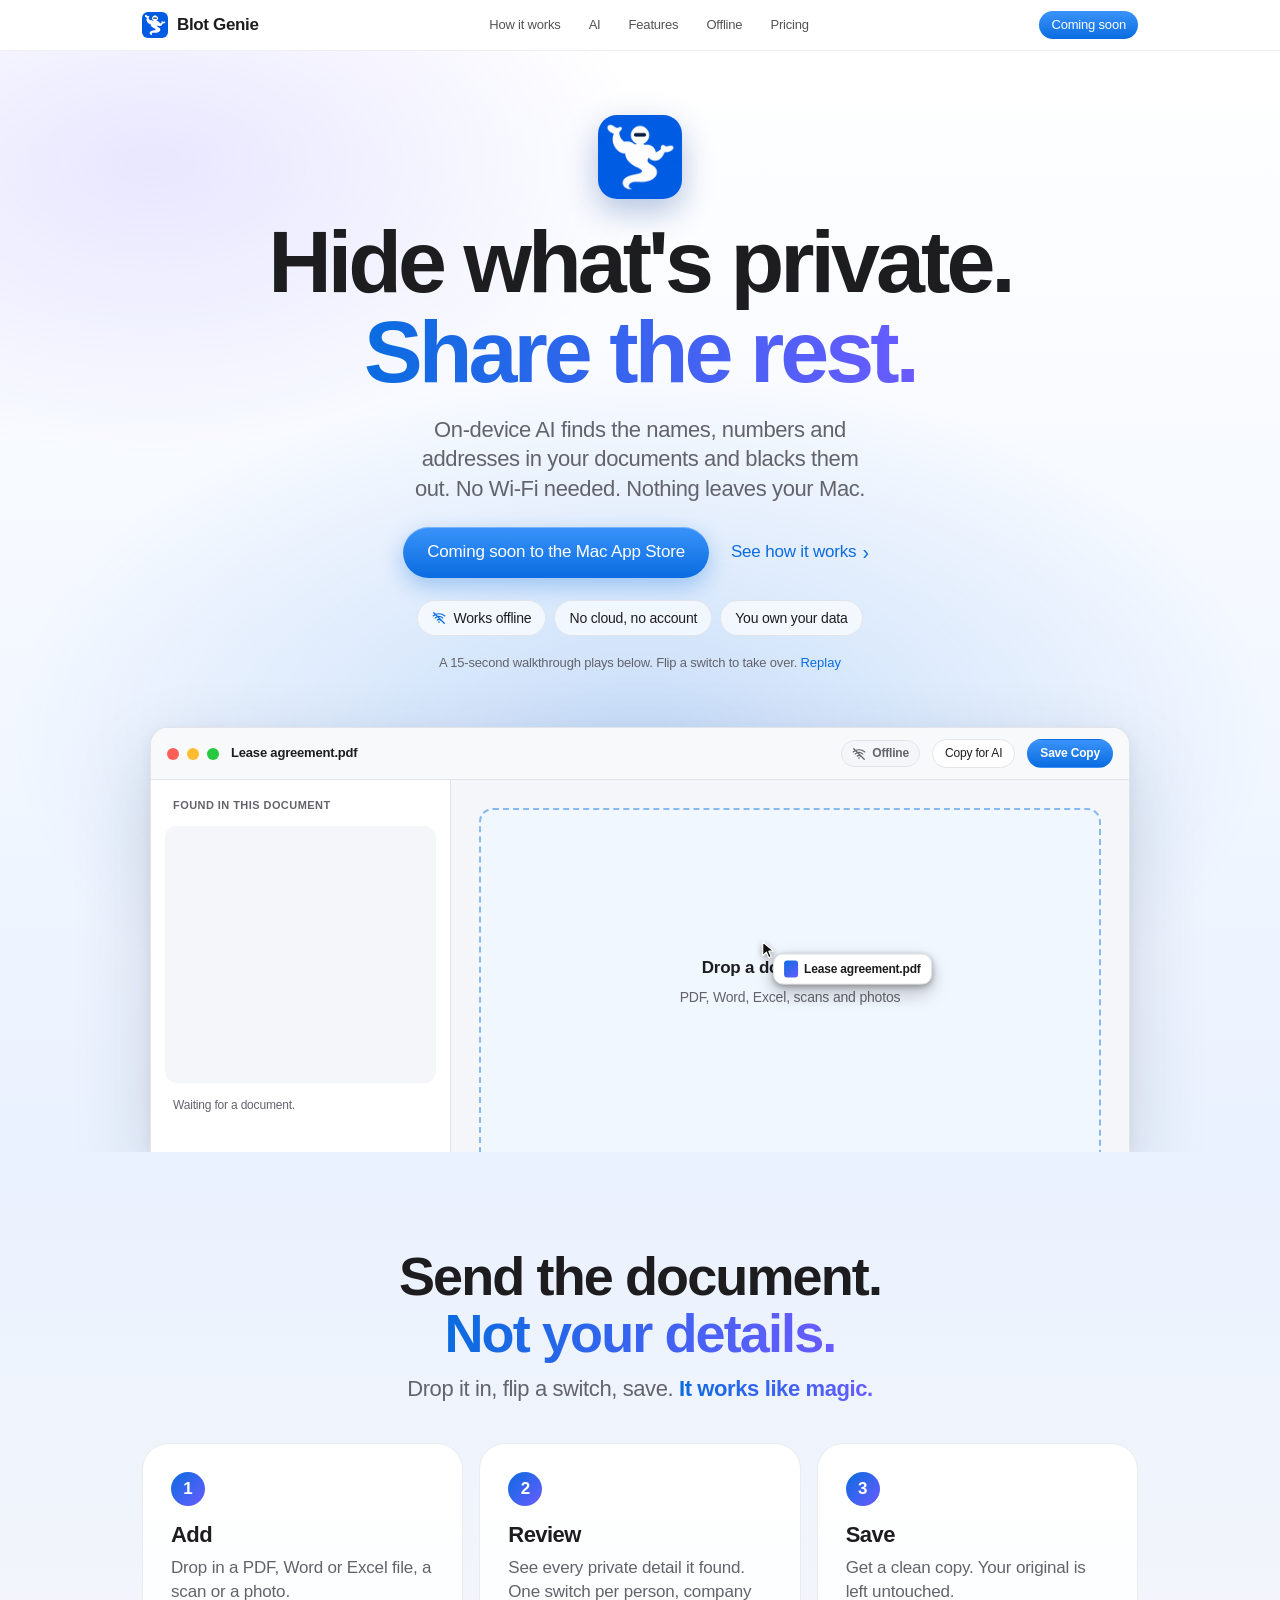
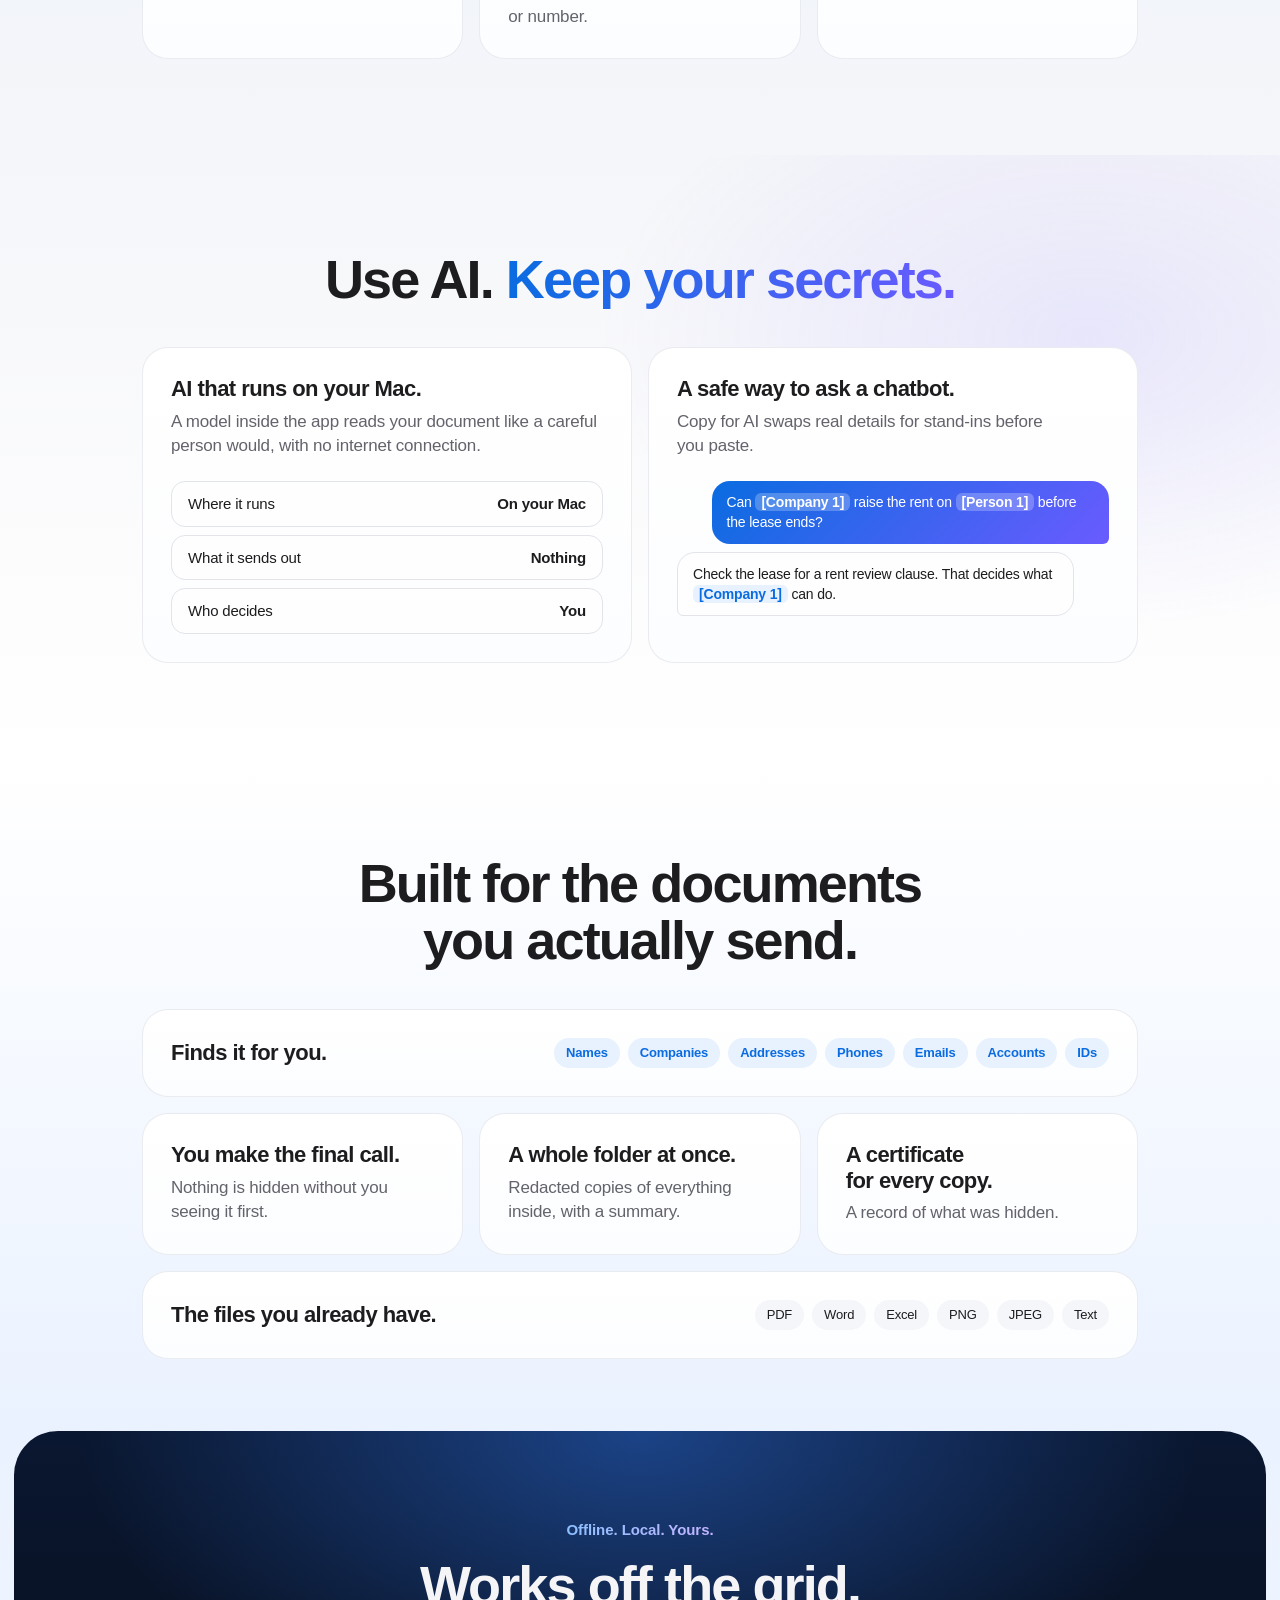
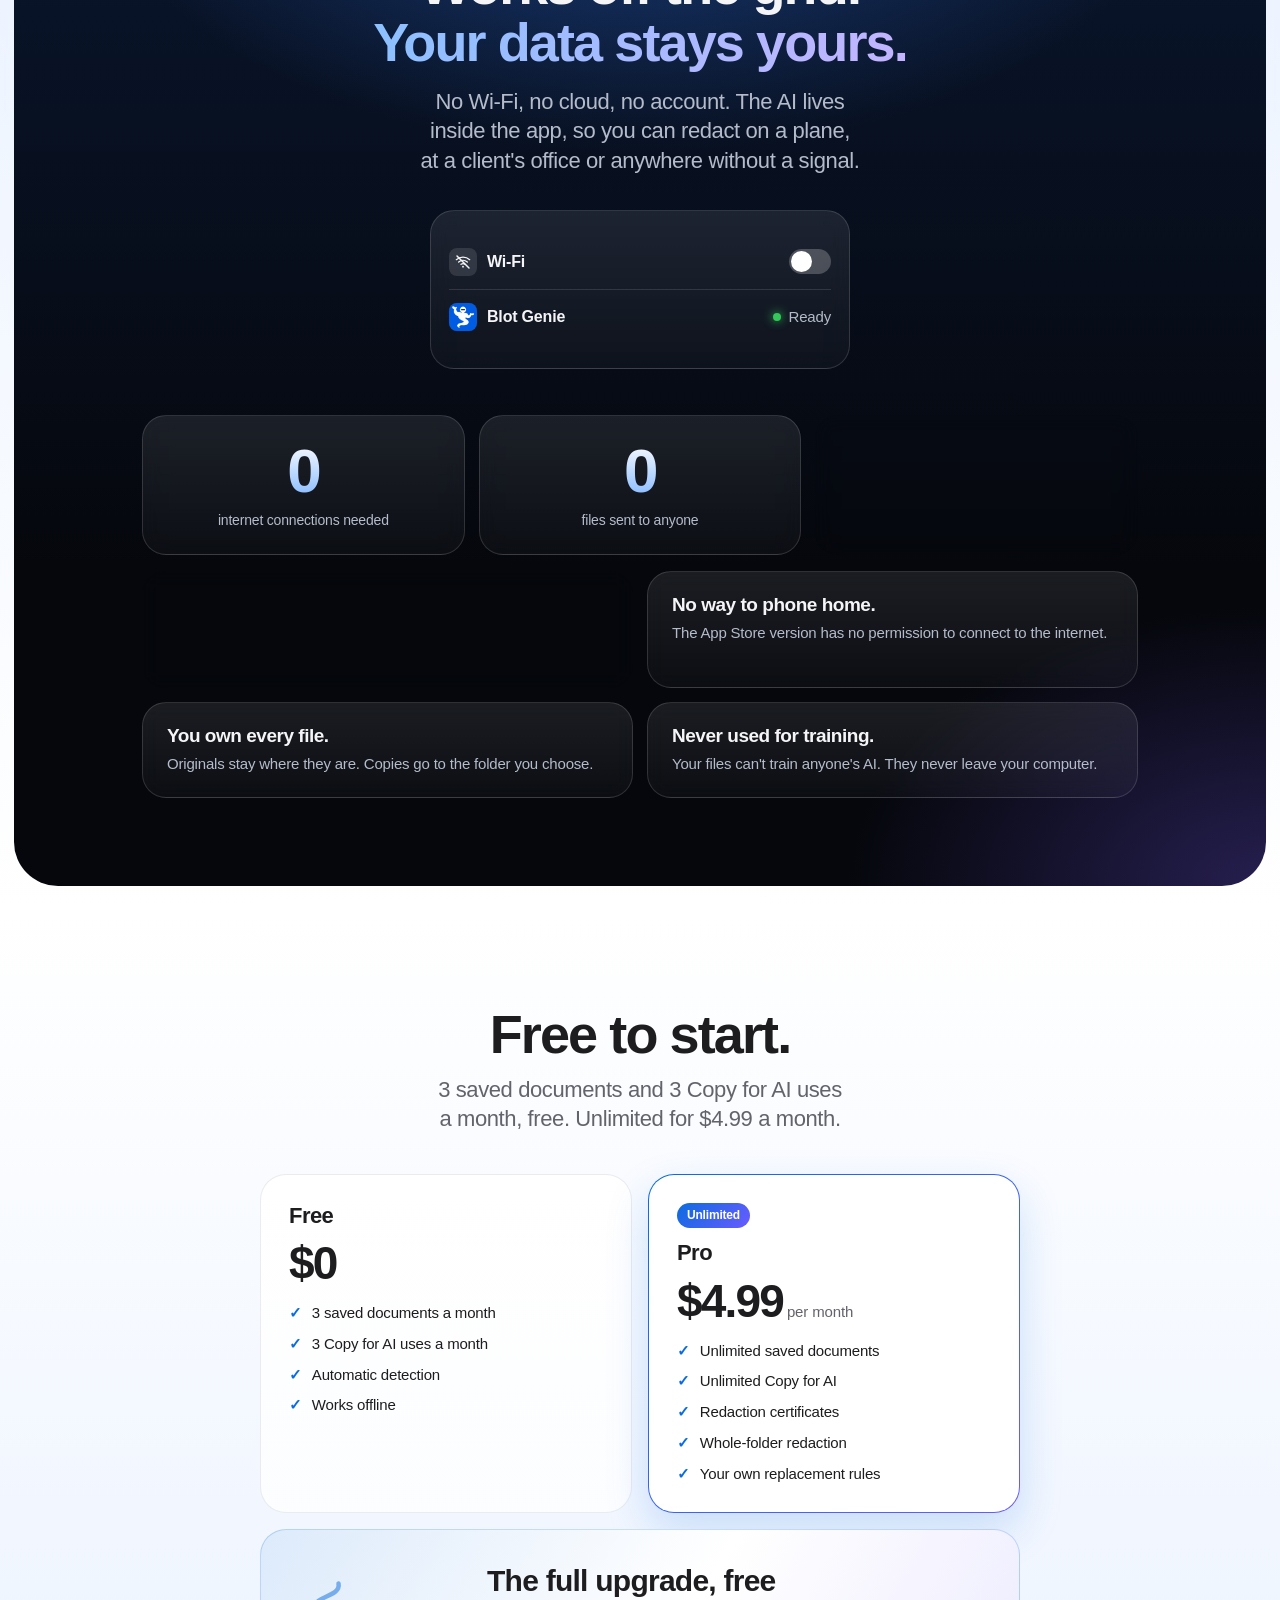
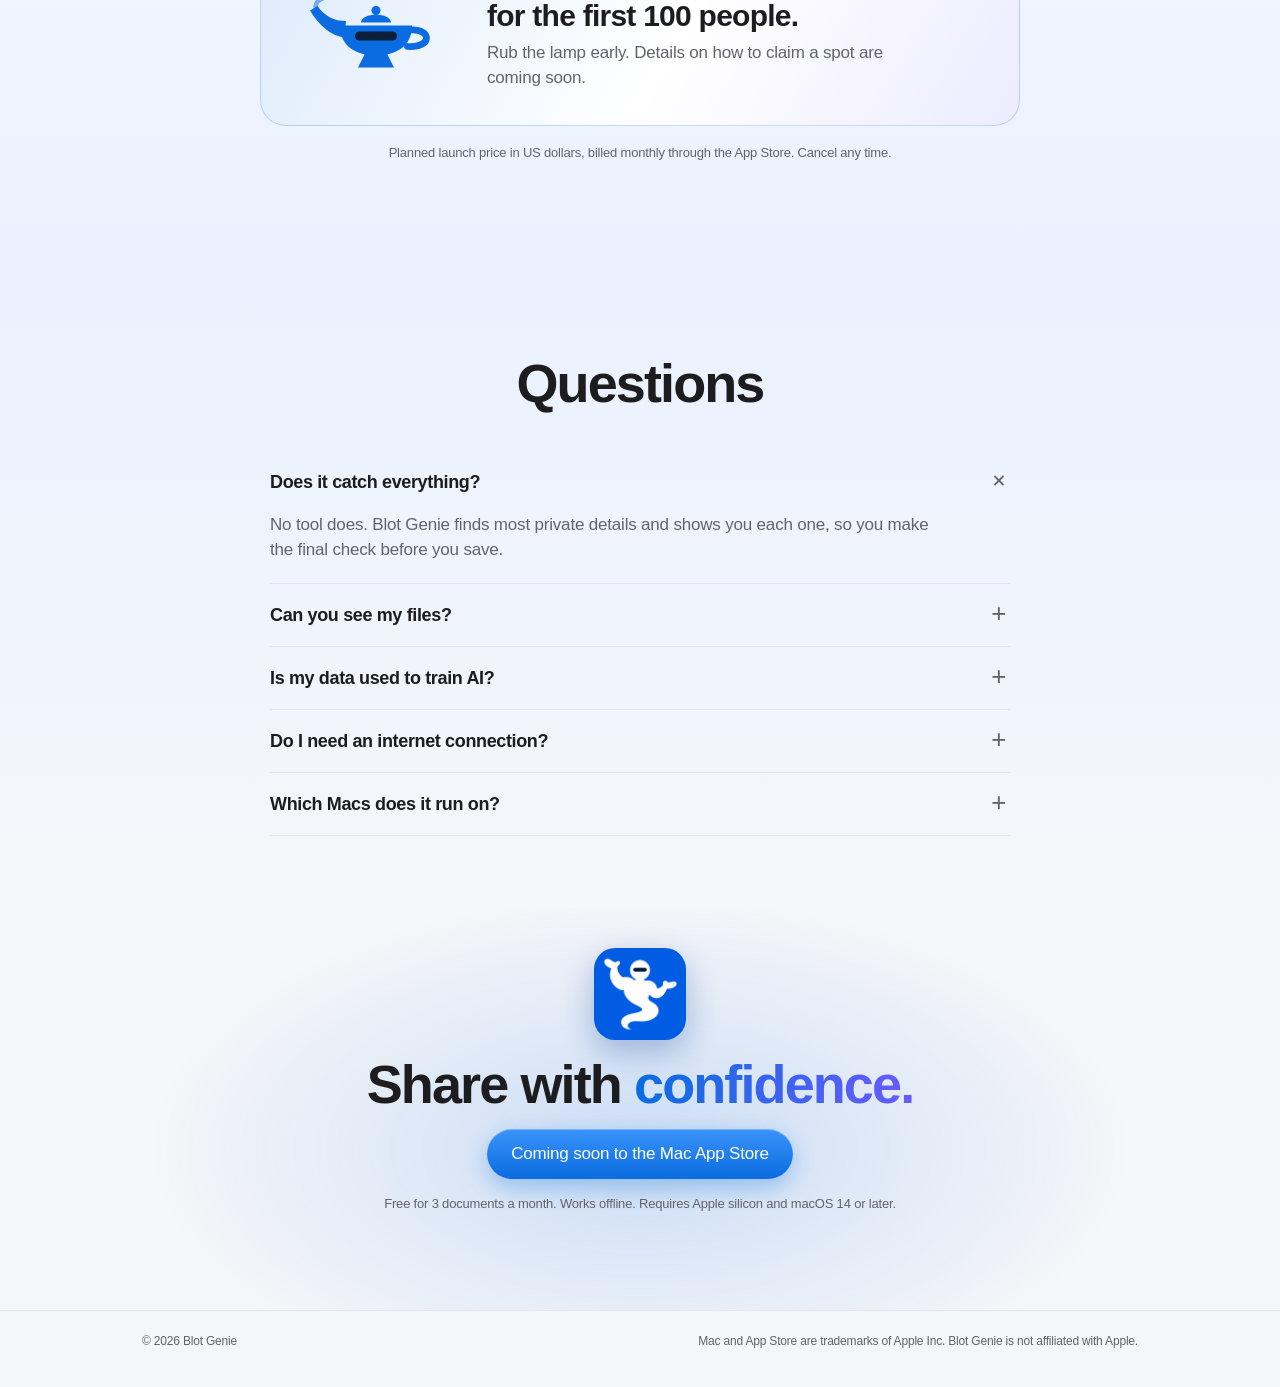
==== index.html @ 1983ae57 "Add files via upload" ====
<!DOCTYPE html>
<html lang="en">
<head>
<meta charset="utf-8">
<meta name="viewport" content="width=device-width, initial-scale=1">
<title>Blot Genie website</title>
<meta name="description" content="Blot Genie hides names, numbers and addresses in your documents. It runs on your Mac and works offline.">
<style>
/* Layout: one continuous page. Each section's background gradient starts on the colour the previous one ends on, so there are no hard seams. */
:root{
  --bg:#FFFFFF; --wash:#EAF2FF; --alt:#F5F6F9; --surface:#FFFFFF; --ink:#1D1D1F; --muted:#63636B; --line:#E2E4EA;
  --accent:#0A6CE0; --accent2:#6A5BFF; --accent-ink:#FFFFFF; --tint:#E8F1FE; --glow:rgba(10,108,224,.18);
  --glass:rgba(255,255,255,.66); --shadow:0 30px 80px rgba(16,28,56,.16),0 4px 14px rgba(16,28,56,.06);
  --font:-apple-system,BlinkMacSystemFont,"SF Pro Text","Helvetica Neue","Segoe UI",Roboto,Arial,sans-serif;
  --display:-apple-system,BlinkMacSystemFont,"SF Pro Display","Helvetica Neue","Segoe UI",Roboto,Arial,sans-serif;
  color-scheme:light;
}
@media (prefers-color-scheme:dark){
  :root:not([data-theme="light"]){
    --bg:#000000; --wash:#081428; --alt:#0B0C10; --surface:#16181D; --ink:#F5F5F7; --muted:#A3A6AE; --line:#2A2C33;
    --accent:#4A9BFF; --accent2:#A08CFF; --accent-ink:#04142B; --tint:#12233D; --glow:rgba(74,155,255,.24);
    --glass:rgba(30,33,40,.6); --shadow:0 30px 80px rgba(0,0,0,.6),0 0 0 1px rgba(255,255,255,.06);
    color-scheme:dark;
  }
}
:root[data-theme="dark"]{
  --bg:#000000; --wash:#081428; --alt:#0B0C10; --surface:#16181D; --ink:#F5F5F7; --muted:#A3A6AE; --line:#2A2C33;
  --accent:#4A9BFF; --accent2:#A08CFF; --accent-ink:#04142B; --tint:#12233D; --glow:rgba(74,155,255,.24);
  --glass:rgba(30,33,40,.6); --shadow:0 30px 80px rgba(0,0,0,.6),0 0 0 1px rgba(255,255,255,.06);
  color-scheme:dark;
}
*{box-sizing:border-box}
html{scroll-behavior:smooth;scroll-padding-top:60px}
body{margin:0;background:var(--bg);color:var(--ink);font-family:var(--font);font-size:17px;line-height:1.45;letter-spacing:-0.011em;-webkit-font-smoothing:antialiased;text-rendering:optimizeLegibility}
a{color:var(--accent);text-decoration:none}
a:hover{text-decoration:underline}
:focus-visible{outline:3px solid var(--accent);outline-offset:3px;border-radius:8px}
.wrap{max-width:1040px;margin:0 auto;padding:0 22px}
h1,h2,h3{font-family:var(--display);margin:0;text-wrap:balance;font-weight:700}
h1{font-size:clamp(44px,8.2vw,88px);line-height:1.02;letter-spacing:-0.045em}
h2{font-size:clamp(32px,5vw,54px);line-height:1.05;letter-spacing:-0.035em}
h3{font-size:22px;line-height:1.15;letter-spacing:-0.025em}
p{margin:0;text-wrap:pretty}
.muted{color:var(--muted)}
.grad{background:linear-gradient(95deg,var(--accent),var(--accent2));-webkit-background-clip:text;background-clip:text;color:transparent}
.eyebrow{font-size:15px;font-weight:600;letter-spacing:-0.005em}
.lead{font-size:clamp(18px,2.1vw,22px);line-height:1.35;color:var(--muted);letter-spacing:-0.018em;max-width:26em;text-wrap:balance}

.nav{position:sticky;top:0;z-index:10;background:color-mix(in srgb,var(--bg) 70%,transparent);backdrop-filter:saturate(180%) blur(20px);-webkit-backdrop-filter:saturate(180%) blur(20px);border-bottom:1px solid color-mix(in srgb,var(--line) 60%,transparent)}
.nav .wrap{display:flex;align-items:center;gap:8px 24px;min-height:50px;flex-wrap:wrap;padding-top:6px;padding-bottom:6px}
.brand{display:flex;align-items:center;gap:9px;font-weight:600;letter-spacing:-0.02em;color:var(--ink)}
.brand:hover{text-decoration:none}
.brand img{width:26px;height:26px;border-radius:6px;display:block}
.nav nav{display:flex;gap:6px 28px;margin:0 auto}
.nav nav a{color:var(--ink);opacity:.76;font-size:13px;white-space:nowrap;transition:opacity .2s}
.nav nav a:hover{opacity:1;text-decoration:none}
.chip{padding:5px 12px;border-radius:999px;background:linear-gradient(180deg,#3A93FA,#0A6CE0);color:#fff;font-size:13px;font-weight:500}
.btn{display:inline-flex;align-items:center;justify-content:center;padding:13px 24px;border-radius:999px;font:inherit;font-weight:500}
.btn.primary{background:linear-gradient(180deg,#3A93FA,#0A6CE0);color:#fff;box-shadow:0 8px 22px rgba(10,108,224,.32),inset 0 1px 0 rgba(255,255,255,.3)}
.btn.link{color:var(--accent);padding-left:8px;padding-right:8px}
.btn.link::after{content:"›";font-size:1.15em;margin-left:6px;transform:translateY(-1px)}
.fine{font-size:13px;color:var(--muted)}

section,.hero{position:relative}
section{padding:96px 0}
.head{display:flex;flex-direction:column;gap:12px;align-items:center;text-align:center;margin-bottom:40px}

/* hero: white fading into the blue wash */
.hero{overflow:hidden;padding:64px 0 0;text-align:center;background:
  radial-gradient(900px 520px at 50% 62%,var(--glow),transparent 70%),
  radial-gradient(700px 420px at 12% 10%,color-mix(in srgb,var(--accent2) 14%,transparent),transparent 70%),
  linear-gradient(180deg,var(--bg) 0%,var(--wash) 100%)}
.hero .wrap{display:flex;flex-direction:column;align-items:center;gap:18px}
.hero .icon{width:84px;height:84px;border-radius:19px;box-shadow:0 12px 32px rgba(10,60,150,.3);display:block}
.cta{display:flex;gap:6px 14px;flex-wrap:wrap;align-items:center;justify-content:center;margin-top:4px}
.window{width:100%;max-width:980px;margin:36px auto 0;border-radius:18px 18px 0 0;background:var(--surface);box-shadow:var(--shadow);border:1px solid var(--line);border-bottom:0;text-align:left;overflow:hidden}
.titlebar{display:flex;align-items:center;gap:12px;padding:11px 16px;border-bottom:1px solid var(--line);background:color-mix(in srgb,var(--alt) 70%,var(--surface))}
.lights{display:flex;gap:8px}
.lights i{width:12px;height:12px;border-radius:50%;display:block}
.lights i:nth-child(1){background:#FF5F57}.lights i:nth-child(2){background:#FEBC2E}.lights i:nth-child(3){background:#28C840}
.titlebar b{font-size:13px;font-weight:600;margin-right:auto}
.tool{font-size:12px;padding:5px 12px;border-radius:999px;border:1px solid var(--line);background:var(--surface)}
.tool.go{background:linear-gradient(180deg,#3A93FA,#0A6CE0);color:#fff;border-color:transparent;font-weight:600}
.app{display:grid;grid-template-columns:300px minmax(0,1fr)}
.side{padding:18px 14px;border-right:1px solid var(--line);display:flex;flex-direction:column;gap:6px;min-width:0}
.side .cap{font-size:11px;font-weight:600;letter-spacing:.04em;text-transform:uppercase;color:var(--muted);padding:0 8px 6px}
.group{background:var(--alt);border-radius:12px;overflow:hidden}
.row{display:flex;align-items:center;gap:10px;padding:10px 12px;cursor:pointer}
.row+.row{border-top:1px solid var(--line)}
.row div{min-width:0;flex:1}
.row b{display:block;font-size:13px;font-weight:600;overflow-wrap:anywhere}
.row span{font-size:12px;color:var(--muted)}
.sw{appearance:none;-webkit-appearance:none;flex:none;width:40px;height:24px;border-radius:999px;background:color-mix(in srgb,var(--muted) 35%,transparent);position:relative;cursor:pointer;margin:0;transition:background .25s ease}
.sw::after{content:"";position:absolute;top:2px;left:2px;width:20px;height:20px;border-radius:50%;background:#fff;box-shadow:0 2px 4px rgba(0,0,0,.25);transition:transform .25s cubic-bezier(.3,1.3,.5,1)}
.sw:checked{background:#34C759}
.sw:checked::after{transform:translateX(16px)}
.count{margin-top:8px;padding:0 8px;font-size:12px;color:var(--muted)}
.canvas{background:var(--alt);padding:28px 28px 0;position:relative;min-width:0}
.paper{background:#fff;color:#1D1D1F;border-radius:6px 6px 0 0;box-shadow:0 2px 14px rgba(0,0,0,.10);padding:34px 38px 46px;font-size:13.5px;line-height:1.85;max-width:560px;margin:0 auto}
.paper strong{display:block;font-size:12px;letter-spacing:.08em;margin-bottom:12px;text-align:center}
.paper p+p{margin-top:10px}
.s{border-radius:3px;padding:1px 3px;margin:0 -1px;background:#FFF1B8;transition:background .35s ease,color .35s ease}
.s.on{background:#0B0B0C;color:transparent;user-select:none}
.capsule{position:absolute;left:50%;bottom:16px;transform:translateX(-50%);white-space:nowrap;font-size:12px;font-weight:500;padding:7px 14px;border-radius:999px;color:#1D1D1F;background:rgba(255,255,255,.72);backdrop-filter:blur(16px) saturate(180%);-webkit-backdrop-filter:blur(16px) saturate(180%);border:1px solid rgba(255,255,255,.9);box-shadow:0 6px 20px rgba(0,0,0,.14)}
.capsule::before{content:"";display:inline-block;width:7px;height:7px;border-radius:50%;background:#34C759;margin-right:8px;vertical-align:1px}

/* animated walkthrough inside the hero window */
.window{position:relative}
.cursor{position:absolute;left:0;top:0;width:24px;height:24px;z-index:6;pointer-events:none;opacity:0;transition:transform .95s cubic-bezier(.45,.05,.2,1),opacity .35s ease;filter:drop-shadow(0 2px 3px rgba(0,0,0,.35))}
.cursor svg{display:block;transition:scale .15s ease}
.cursor.tap svg{scale:.8}
.cursor .file{position:absolute;left:16px;top:16px;display:none;align-items:center;gap:6px;padding:6px 10px;border-radius:10px;background:var(--surface);border:1px solid var(--line);box-shadow:0 8px 20px rgba(0,0,0,.18);font-size:12px;font-weight:600;white-space:nowrap;color:var(--ink)}
.cursor.drag .file{display:flex}
.cursor .file i{width:14px;height:17px;border-radius:3px;background:linear-gradient(135deg,var(--accent),var(--accent2));display:block}
.drop{position:absolute;inset:28px 28px 0;border:2px dashed color-mix(in srgb,var(--accent) 45%,transparent);border-bottom:0;border-radius:14px 14px 0 0;display:flex;flex-direction:column;gap:6px;align-items:center;justify-content:center;text-align:center;background:color-mix(in srgb,var(--tint) 60%,var(--surface));color:var(--muted);font-size:14px;opacity:0;pointer-events:none;transition:opacity .45s ease}
.drop b{font-size:17px;color:var(--ink);font-family:var(--display)}
.window[data-stage="drop"] .drop{opacity:1}
.paper{position:relative;transition:opacity .45s ease}
.window[data-stage="drop"] .paper,.window[data-stage="drop"] .capsule{opacity:0}
.capsule{transition:opacity .4s ease,background .3s ease}
.capsule.saved{background:rgba(52,199,89,.92);color:#fff;border-color:transparent}
.capsule.saved::before{background:#fff}
.row{transition:opacity .4s ease,transform .4s ease}
.row.hide{opacity:0;transform:translateY(8px)}
.s.plain{background:transparent}
.window[data-stage="scan"] .paper::after{content:"";position:absolute;left:0;right:0;top:0;height:70px;background:linear-gradient(180deg,transparent,color-mix(in srgb,var(--accent) 26%,transparent),transparent);animation:scan 1.3s ease-in-out}
@keyframes scan{from{transform:translateY(-40px)}to{transform:translateY(300px)}}
.tool.go{transition:scale .15s ease,box-shadow .2s ease}
.tool.go.tap{scale:.94;box-shadow:0 0 0 6px var(--glow)}
.replay{font:inherit;font-size:13px;color:var(--accent);background:none;border:0;padding:0;cursor:pointer}
.replay:hover{text-decoration:underline}

/* offline emphasis */
.pills{display:flex;flex-wrap:wrap;gap:8px;justify-content:center;margin-top:2px}
.pills span{display:inline-flex;align-items:center;gap:7px;font-size:14px;font-weight:500;padding:7px 14px;border-radius:999px;background:var(--glass);border:1px solid var(--line);backdrop-filter:blur(12px);-webkit-backdrop-filter:blur(12px)}
.pills svg{color:var(--accent)}
.offline{display:inline-flex;align-items:center;gap:6px;font-size:12px;font-weight:600;padding:4px 10px;border-radius:999px;color:var(--muted);background:var(--alt);border:1px solid var(--line)}
.offcard{width:100%;max-width:420px;margin:18px auto 4px;padding:6px 18px;border-radius:22px;text-align:left}
.offcard div{display:flex;align-items:center;justify-content:space-between;gap:12px;padding:13px 0;font-size:16px}
.offcard div+div{border-top:1px solid rgba(255,255,255,.12)}
.offcard .k{display:flex;align-items:center;gap:10px;font-weight:600}
.offcard .ic{width:28px;height:28px;border-radius:8px;display:flex;align-items:center;justify-content:center;background:rgba(255,255,255,.12)}
.offcard .ic img{width:28px;height:28px;border-radius:8px;display:block}
.toggle{width:42px;height:25px;border-radius:999px;background:rgba(255,255,255,.22);position:relative;flex:none}
.toggle::after{content:"";position:absolute;top:2px;left:2px;width:21px;height:21px;border-radius:50%;background:#fff}
.ready{display:inline-flex;align-items:center;gap:8px;font-size:15px;color:#B4BCCB}
.ready::before{content:"";width:8px;height:8px;border-radius:50%;background:#34C759;box-shadow:0 0 10px #34C759}

/* how: wash fading to neutral */
#how{background:linear-gradient(180deg,var(--wash) 0%,var(--alt) 100%)}
.steps{display:grid;grid-template-columns:repeat(3,minmax(0,1fr));gap:16px;list-style:none;margin:0;padding:0;counter-reset:n}
.card{background:linear-gradient(180deg,var(--surface),color-mix(in srgb,var(--surface) 86%,var(--wash)));border:1px solid color-mix(in srgb,var(--line) 70%,transparent);border-radius:26px;padding:28px;display:flex;flex-direction:column;gap:8px;min-width:0;transition:transform .35s cubic-bezier(.2,.8,.2,1),box-shadow .35s ease}
.card:hover{transform:translateY(-4px);box-shadow:0 18px 40px rgba(16,28,56,.12)}
.steps li{counter-increment:n}
.steps li::before{content:counter(n);width:34px;height:34px;border-radius:50%;display:flex;align-items:center;justify-content:center;font-weight:700;color:#fff;background:linear-gradient(135deg,var(--accent),var(--accent2));margin-bottom:8px}

/* ai: neutral fading to white, with a soft violet bloom */
#ai{background:radial-gradient(700px 420px at 85% 30%,color-mix(in srgb,var(--accent2) 12%,transparent),transparent 70%),linear-gradient(180deg,var(--alt) 0%,var(--bg) 100%)}
.two{display:grid;grid-template-columns:repeat(2,minmax(0,1fr));gap:16px}
.local{margin-top:14px;display:flex;flex-direction:column;gap:8px;font-size:15px}
.local div{display:flex;justify-content:space-between;gap:12px;padding:11px 16px;border-radius:14px;background:var(--glass);border:1px solid var(--line)}
.local span:last-child{font-weight:600}
.chat{margin-top:14px;display:flex;flex-direction:column;gap:8px;font-size:14px;line-height:1.45}
.chat p{padding:11px 15px;border-radius:18px;max-width:92%}
.chat .you{align-self:flex-end;background:linear-gradient(135deg,var(--accent),var(--accent2));color:#fff;border-bottom-right-radius:6px}
.chat .bot{align-self:flex-start;background:var(--glass);border:1px solid var(--line);border-bottom-left-radius:6px}
.chat em{font-style:normal;font-weight:600;padding:1px 6px;border-radius:6px;background:rgba(255,255,255,.24)}
.chat .bot em{background:var(--tint);color:var(--accent)}

/* features: white fading back to the wash, which the dark card then sits on */
#features{background:linear-gradient(180deg,var(--bg) 0%,var(--wash) 100%);padding-bottom:72px}
.bento{display:grid;grid-template-columns:repeat(3,minmax(0,1fr));gap:16px}
.bento .wide{grid-column:span 3;flex-direction:row;flex-wrap:wrap;align-items:center;gap:14px 28px}
.tags{display:flex;flex-wrap:wrap;gap:8px}
.tag{font-size:13px;padding:6px 12px;border-radius:999px;background:var(--tint);color:var(--accent);font-weight:600;white-space:nowrap}
.tag.n{background:var(--alt);color:var(--ink);font-weight:500}

/* privacy: a dark rounded card floating on the wash */
#privacy{background:linear-gradient(180deg,var(--wash) 0%,var(--bg) 100%);padding:0 0 24px}
.vault{margin:0 14px;border-radius:44px;padding:88px 0;text-align:center;color:#F5F5F7;overflow:hidden;position:relative;background:
  radial-gradient(800px 460px at 50% 0%,rgba(52,128,255,.42),transparent 70%),
  radial-gradient(600px 400px at 100% 100%,rgba(122,92,255,.28),transparent 70%),
  linear-gradient(180deg,#0A1730 0%,#05070C 70%)}
.vault .wrap{display:flex;flex-direction:column;gap:16px;align-items:center}
.vault .lead{color:#B4BCCB}
.vault .grad{background:linear-gradient(95deg,#8CC0FF,#C3B4FF);-webkit-background-clip:text;background-clip:text}
.nums{display:grid;grid-template-columns:repeat(3,minmax(0,1fr));gap:14px;width:100%;margin-top:26px}
.pane{padding:24px 18px;border-radius:24px;border:1px solid rgba(255,255,255,.14);background:linear-gradient(180deg,rgba(255,255,255,.09),rgba(255,255,255,.03));backdrop-filter:blur(10px);-webkit-backdrop-filter:blur(10px)}
.nums b{display:block;font-family:var(--display);font-size:clamp(40px,5.4vw,62px);line-height:1;letter-spacing:-0.04em;background:linear-gradient(180deg,#FFFFFF,#7FB6FF);-webkit-background-clip:text;background-clip:text;color:transparent}
.nums span{display:block;margin-top:8px;font-size:14px;color:#B4BCCB}
.own{display:grid;grid-template-columns:repeat(2,minmax(0,1fr));gap:14px;width:100%;text-align:left}
.own .pane{padding:22px 24px}
.own h3{font-size:19px}
.own p{color:#B4BCCB;font-size:15px;margin-top:6px}

/* pricing: white fading to the wash, offer card inside */
#pricing{background:linear-gradient(180deg,var(--bg) 0%,var(--wash) 100%)}
.seg{display:inline-flex;padding:3px;border-radius:999px;background:color-mix(in srgb,var(--muted) 16%,transparent);gap:2px;margin-top:6px}
.seg button{font:inherit;font-size:14px;font-weight:500;padding:7px 18px;border-radius:999px;border:0;background:transparent;color:var(--ink);cursor:pointer;transition:background .25s,box-shadow .25s}
.seg button[aria-pressed="true"]{background:var(--surface);box-shadow:0 1px 4px rgba(0,0,0,.14)}
.plans{display:grid;grid-template-columns:repeat(2,minmax(0,1fr));gap:16px;max-width:760px;margin:0 auto}
.plan{gap:12px}
.plan.best{border:1px solid transparent;background:linear-gradient(var(--surface),var(--surface)) padding-box,linear-gradient(135deg,var(--accent),var(--accent2)) border-box;box-shadow:0 18px 44px var(--glow)}
.price{font-family:var(--display);font-size:46px;font-weight:700;letter-spacing:-0.04em;line-height:1;font-variant-numeric:tabular-nums}
.price small{font-size:15px;font-weight:500;color:var(--muted);letter-spacing:-0.01em;margin-left:4px}
.plan ul{list-style:none;margin:4px 0 0;padding:0;display:flex;flex-direction:column;gap:9px;font-size:15px}
.plan li{display:flex;gap:10px}
.plan li::before{content:"✓";color:var(--accent);font-weight:700}
.badge{align-self:flex-start;font-size:12px;font-weight:600;padding:4px 10px;border-radius:999px;color:#fff;background:linear-gradient(135deg,var(--accent),var(--accent2))}
.offer{margin:16px auto 0;max-width:760px;display:grid;grid-template-columns:auto minmax(0,1fr);gap:36px;align-items:center;border-radius:26px;padding:34px 40px;border:1px solid color-mix(in srgb,var(--accent) 22%,transparent);background:linear-gradient(120deg,color-mix(in srgb,var(--accent) 14%,var(--surface)),var(--surface) 55%,color-mix(in srgb,var(--accent2) 12%,var(--surface)))}
.lamp{width:150px;height:auto;color:var(--accent);display:block}
.offer h3{font-size:clamp(22px,3vw,30px)}
.offer p{margin-top:8px}

/* questions + close: wash fading out to the footer colour */
#questions{background:linear-gradient(180deg,var(--wash) 0%,var(--alt) 100%);padding-bottom:72px}
.faq{max-width:740px;margin:0 auto}
details{border-bottom:1px solid var(--line)}
summary{cursor:pointer;list-style:none;padding:18px 36px 18px 0;font-size:18px;font-weight:600;letter-spacing:-0.02em;position:relative}
summary::-webkit-details-marker{display:none}
summary::after{content:"+";position:absolute;right:4px;top:11px;font-size:26px;font-weight:300;color:var(--muted);transition:transform .3s ease}
details[open] summary::after{transform:rotate(45deg)}
details p{padding:0 0 20px;color:var(--muted);max-width:40em}
.close{text-align:center;padding:40px 0 96px;background:radial-gradient(700px 360px at 50% 60%,var(--glow),transparent 70%),var(--alt)}
.close .wrap{display:flex;flex-direction:column;gap:16px;align-items:center}
.close img{width:92px;height:92px;border-radius:21px;box-shadow:0 12px 32px rgba(10,60,150,.3)}
footer{background:var(--alt);padding:22px 0 36px;font-size:12px;color:var(--muted);border-top:1px solid var(--line)}
footer .wrap{display:flex;gap:8px 24px;flex-wrap:wrap;justify-content:space-between}

/* gentle rise as blocks scroll into view; content stays readable without it */
@supports (animation-timeline:view()){
  @media (prefers-reduced-motion:no-preference){
    .rise{animation:rise linear both;animation-timeline:view();animation-range:entry 0% entry 55%}
    @keyframes rise{from{opacity:.25;transform:translateY(28px) scale(.985)}to{opacity:1;transform:none}}
  }
}
@media (prefers-reduced-motion:reduce){html{scroll-behavior:auto}*,*::before,*::after{transition:none !important}}

@media (max-width:900px){
  section{padding:72px 0}
  .app{grid-template-columns:minmax(0,1fr)}
  .side{border-right:0;border-bottom:1px solid var(--line)}
  .steps,.two,.bento,.plans,.nums,.own{grid-template-columns:minmax(0,1fr)}
  .bento .wide{grid-column:auto}
  .offer{grid-template-columns:minmax(0,1fr);padding:28px 24px;gap:18px}
  .vault{border-radius:32px;padding:64px 0;margin:0 10px}
  .nav nav{order:3;width:100%;overflow-x:auto;justify-content:flex-start;gap:22px;padding:4px 0 6px;scrollbar-width:none}
  .nav nav::-webkit-scrollbar{display:none}
  .brand{margin-right:auto}
  .tools-extra{display:none}
}
@media (max-width:520px){.canvas{padding:16px 12px 0}.paper{padding:22px 18px 56px}}
</style>
</head>
<body>
<header class="nav">
  <div class="wrap">
    <a class="brand" href="#top"><img src="[data-uri]" alt="">Blot Genie</a>
    <nav aria-label="Sections">
      <a href="#how">How it works</a>
      <a href="#ai">AI</a>
      <a href="#features">Features</a>
      <a href="#privacy">Offline</a>
      <a href="#pricing">Pricing</a>
    </nav>
    <span class="chip">Coming soon</span>
  </div>
</header>

<main id="top">
<div class="hero">
  <div class="wrap">
    <img class="icon" src="[data-uri]" alt="Blot Genie app icon">
    <h1>Hide what's private.<br><span class="grad">Share the rest.</span></h1>
    <p class="lead">On-device AI finds the names, numbers and addresses in your documents and blacks them out. No Wi-Fi needed. Nothing leaves your Mac.</p>
    <div class="cta">
      <span class="btn primary" role="note">Coming soon to the Mac App Store</span>
      <a class="btn link" href="#how">See how it works</a>
    </div>
    <div class="pills"><span><svg width="14" height="14" viewBox="0 0 24 24" aria-hidden="true"><path d="M2 8.5a15 15 0 0 1 20 0M5.5 12a10 10 0 0 1 13 0M9 15.5a5 5 0 0 1 6 0" fill="none" stroke="currentColor" stroke-width="2" stroke-linecap="round"/><circle cx="12" cy="19" r="1.4" fill="currentColor"/><path d="M3 3l18 18" stroke="currentColor" stroke-width="2.2" stroke-linecap="round"/></svg>Works offline</span><span>No cloud, no account</span><span>You own your data</span></div>
    <p class="fine">A 15-second walkthrough plays below. Flip a switch to take over. <button class="replay" id="replay" type="button">Replay</button></p>
    <div class="window" id="demo" aria-label="Animated demo: a sample lease being redacted. The switches work.">
      <div class="cursor" id="cursor" aria-hidden="true"><svg width="24" height="24" viewBox="0 0 24 24"><path d="M4 2.5v17l4.6-4.2 3 6.9 3.1-1.4-3-6.8H18z" fill="#111" stroke="#fff" stroke-width="1.5" stroke-linejoin="round"/></svg><span class="file"><i></i>Lease agreement.pdf</span></div>
      <div class="titlebar">
        <span class="lights" aria-hidden="true"><i></i><i></i><i></i></span>
        <b>Lease agreement.pdf</b>
        <span class="offline" title="This demo runs with Wi-Fi off"><svg width="14" height="14" viewBox="0 0 24 24" aria-hidden="true"><path d="M2 8.5a15 15 0 0 1 20 0M5.5 12a10 10 0 0 1 13 0M9 15.5a5 5 0 0 1 6 0" fill="none" stroke="currentColor" stroke-width="2" stroke-linecap="round"/><circle cx="12" cy="19" r="1.4" fill="currentColor"/><path d="M3 3l18 18" stroke="currentColor" stroke-width="2.2" stroke-linecap="round"/></svg>Offline</span>
        <span class="tool tools-extra">Copy for AI</span>
        <span class="tool go" id="savebtn">Save Copy</span>
      </div>
      <div class="app">
        <div class="side">
          <p class="cap">Found in this document</p>
          <div class="group">
            <label class="row"><div><b>Jordan Avery</b><span>Name · 2 places</span></div><input class="sw" type="checkbox" id="sw-name" data-g="name" checked aria-label="Hide the name Jordan Avery"></label>
            <label class="row"><div><b>Harbourline Property Group</b><span>Company · 2 places</span></div><input class="sw" type="checkbox" id="sw-co" data-g="co" checked aria-label="Hide the company Harbourline Property Group"></label>
            <label class="row"><div><b>14 Larkspur Court, Unit 3</b><span>Address · 1 place</span></div><input class="sw" type="checkbox" id="sw-addr" data-g="addr" checked aria-label="Hide the address"></label>
            <label class="row"><div><b>6620 4418 07</b><span>Bank account · 1 place</span></div><input class="sw" type="checkbox" id="sw-acct" data-g="acct" checked aria-label="Hide the bank account number"></label>
          </div>
          <p class="count" id="count" aria-live="polite">6 places hidden. Flip a switch to try it.</p>
        </div>
        <div class="canvas">
          <div class="paper">
            <strong>RESIDENTIAL LEASE AGREEMENT</strong>
            <p>This lease is made between <span class="s on" data-g="co">Harbourline Property Group</span> ("Landlord") and <span class="s on" data-g="name">Jordan Avery</span> ("Tenant").</p>
            <p>1. Premises. The Landlord lets the dwelling at <span class="s on" data-g="addr">14 Larkspur Court, Unit 3</span> to <span class="s on" data-g="name">Jordan Avery</span> as a private residence.</p>
            <p>2. Rent. Rent is due on the first of each month by transfer to account <span class="s on" data-g="acct">6620 4418 07</span>.</p>
            <p>3. Notices. Notices to the Landlord go to <span class="s on" data-g="co">Harbourline Property Group</span> at the address above.</p>
          </div>
          <div class="drop" aria-hidden="true"><b>Drop a document here</b><span>PDF, Word, Excel, scans and photos</span></div>
          <span class="capsule" id="capsule">Everything stays on this Mac</span>
        </div>
      </div>
    </div>
  </div>
</div>

<section id="how">
  <div class="wrap">
    <div class="head rise">
      <h2>Send the document.<br><span class="grad">Not your details.</span></h2>
      <p class="lead">Drop it in, flip a switch, save. <span class="grad" style="font-weight:600">It works like magic.</span></p>
    </div>
    <ol class="steps">
      <li class="card rise"><h3>Add</h3><p class="muted">Drop in a PDF, Word or Excel file, a scan or a photo.</p></li>
      <li class="card rise"><h3>Review</h3><p class="muted">See every private detail it found. One switch per person, company or number.</p></li>
      <li class="card rise"><h3>Save</h3><p class="muted">Get a clean copy. Your original is left untouched.</p></li>
    </ol>
  </div>
</section>

<section id="ai">
  <div class="wrap">
    <div class="head rise">
      <h2>Use AI. <span class="grad">Keep your secrets.</span></h2>
    </div>
    <div class="two">
      <div class="card rise">
        <h3>AI that runs on your Mac.</h3>
        <p class="muted">A model inside the app reads your document like a careful person would, with no internet connection.</p>
        <div class="local">
          <div><span>Where it runs</span><span>On your Mac</span></div>
          <div><span>What it sends out</span><span>Nothing</span></div>
          <div><span>Who decides</span><span>You</span></div>
        </div>
      </div>
      <div class="card rise">
        <h3>A safe way to ask a chatbot.</h3>
        <p class="muted">Copy for AI swaps real details for stand-ins before you paste.</p>
        <div class="chat" aria-label="Example chat with stand-ins">
          <p class="you">Can <em>[Company 1]</em> raise the rent on <em>[Person 1]</em> before the lease ends?</p>
          <p class="bot">Check the lease for a rent review clause. That decides what <em>[Company 1]</em> can do.</p>
        </div>
      </div>
    </div>
  </div>
</section>

<section id="features">
  <div class="wrap">
    <div class="head rise">
      <h2>Built for the documents<br>you actually send.</h2>
    </div>
    <div class="bento">
      <div class="card wide rise">
        <h3 style="margin-right:auto">Finds it for you.</h3>
        <div class="tags"><span class="tag">Names</span><span class="tag">Companies</span><span class="tag">Addresses</span><span class="tag">Phones</span><span class="tag">Emails</span><span class="tag">Accounts</span><span class="tag">IDs</span></div>
      </div>
      <div class="card rise"><h3>You make the final call.</h3><p class="muted">Nothing is hidden without you seeing it first.</p></div>
      <div class="card rise"><h3>A whole folder at once.</h3><p class="muted">Redacted copies of everything inside, with a summary.</p></div>
      <div class="card rise"><h3>A certificate for every copy.</h3><p class="muted">A record of what was hidden.</p></div>
      <div class="card wide rise">
        <h3 style="margin-right:auto">The files you already have.</h3>
        <div class="tags"><span class="tag n">PDF</span><span class="tag n">Word</span><span class="tag n">Excel</span><span class="tag n">PNG</span><span class="tag n">JPEG</span><span class="tag n">Text</span></div>
      </div>
    </div>
  </div>
</section>

<section id="privacy">
  <div class="vault">
    <div class="wrap">
      <p class="eyebrow grad">Offline. Local. Yours.</p>
      <h2>Works off the grid.<br><span class="grad">Your data stays yours.</span></h2>
      <p class="lead">No Wi-Fi, no cloud, no account. The AI lives inside the app, so you can redact on a plane, at a client's office or anywhere without a signal.</p>
      <div class="pane offcard rise" aria-label="Wi-Fi is off and Blot Genie is ready">
        <div><span class="k"><span class="ic"><svg width="16" height="16" viewBox="0 0 24 24" aria-hidden="true"><path d="M2 8.5a15 15 0 0 1 20 0M5.5 12a10 10 0 0 1 13 0M9 15.5a5 5 0 0 1 6 0" fill="none" stroke="currentColor" stroke-width="2" stroke-linecap="round"/><circle cx="12" cy="19" r="1.4" fill="currentColor"/><path d="M3 3l18 18" stroke="currentColor" stroke-width="2.2" stroke-linecap="round"/></svg></span>Wi-Fi</span><span class="toggle" aria-label="Off"></span></div>
        <div><span class="k"><span class="ic"><img src="[data-uri]" alt=""></span>Blot Genie</span><span class="ready">Ready</span></div>
      </div>
      <div class="nums">
        <div class="pane rise"><b>0</b><span>internet connections needed</span></div>
        <div class="pane rise"><b>0</b><span>files sent to anyone</span></div>
        <div class="pane rise"><b>100%</b><span>of the AI on your Mac</span></div>
      </div>
      <div class="own">
        <div class="pane rise"><h3>Works with Wi-Fi off.</h3><p>Airplane mode, a basement, a locked-down office network. It works the same.</p></div>
        <div class="pane rise"><h3>No way to phone home.</h3><p>The App Store version has no permission to connect to the internet.</p></div>
        <div class="pane rise"><h3>You own every file.</h3><p>Originals stay where they are. Copies go to the folder you choose.</p></div>
        <div class="pane rise"><h3>Never used for training.</h3><p>Your files can't train anyone's AI. They never leave your computer.</p></div>
      </div>
    </div>
  </div>
</section>

<section id="pricing">
  <div class="wrap">
    <div class="head rise">
      <h2>Free to start.</h2>
      <p class="lead">3 saved documents and 3 Copy for AI uses a month, free. Unlimited for $4.99 a month.</p>
    </div>
    <div class="plans">
      <div class="card plan rise">
        <h3>Free</h3>
        <p class="price">$0</p>
        <ul><li>3 saved documents a month</li><li>3 Copy for AI uses a month</li><li>Automatic detection</li><li>Works offline</li></ul>
      </div>
      <div class="card plan best rise">
        <span class="badge">Unlimited</span>
        <h3>Pro</h3>
        <p class="price">$4.99<small>per month</small></p>
        <ul><li>Unlimited saved documents</li><li>Unlimited Copy for AI</li><li>Redaction certificates</li><li>Whole-folder redaction</li><li>Your own replacement rules</li></ul>
      </div>
    </div>
    <div class="offer rise">
      <svg class="lamp" viewBox="0 0 200 130" role="img" aria-label="A magic lamp with a wisp of smoke">
<path d="M22 44C8 22 54 26 50 6" fill="none" stroke="currentColor" stroke-width="6" stroke-linecap="round" opacity=".5"/>
<path d="M52 62H148C148 90 126 102 100 102C74 102 52 90 52 62Z" fill="currentColor"/>
<path d="M58 78C40 76 24 62 12 42L22 36C32 50 44 56 60 56Z" fill="currentColor"/>
<path d="M146 68C174 66 176 92 142 90" fill="none" stroke="currentColor" stroke-width="9" stroke-linecap="round"/>
<path d="M80 58C80 44 120 44 120 58Z" fill="currentColor"/><circle cx="100" cy="42" r="6" fill="currentColor"/>
<path d="M86 98L76 118H124L114 98Z" fill="currentColor"/>
<rect x="72" y="70" width="56" height="12" rx="6" fill="#0B1E3A"/>
</svg>
      <div>
        <h3>The full upgrade, free for the first 100 people.</h3>
        <p class="muted">Rub the lamp early. Details on how to claim a spot are coming soon.</p>
      </div>
    </div>
    <p class="fine" style="text-align:center;margin-top:18px">Planned launch price in US dollars, billed monthly through the App Store. Cancel any time.</p>
  </div>
</section>

<section id="questions">
  <div class="wrap">
    <div class="head rise"><h2>Questions</h2></div>
    <div class="faq">
      <details open><summary>Does it catch everything?</summary><p>No tool does. Blot Genie finds most private details and shows you each one, so you make the final check before you save.</p></details>
      <details><summary>Can you see my files?</summary><p>No. There is no account system and no server that receives documents.</p></details>
      <details><summary>Is my data used to train AI?</summary><p>No. The model runs on your Mac and nothing you open is sent anywhere.</p></details>
      <details><summary>Do I need an internet connection?</summary><p>No. Finding and blacking out private details works with Wi-Fi off. Only buying or restoring a subscription goes through the App Store, which needs a connection.</p></details>
      <details><summary>Which Macs does it run on?</summary><p>Macs with Apple silicon running macOS 14 or later.</p></details>
    </div>
  </div>
</section>

<div class="close">
  <div class="wrap">
    <img src="[data-uri]" alt="">
    <h2>Share with <span class="grad">confidence.</span></h2>
    <span class="btn primary" role="note">Coming soon to the Mac App Store</span>
    <p class="fine">Free for 3 documents a month. Works offline. Requires Apple silicon and macOS 14 or later.</p>
  </div>
</div>
</main>

<footer>
  <div class="wrap">
    <span>© 2026 Blot Genie</span>
    <span>Mac and App Store are trademarks of Apple Inc. Blot Genie is not affiliated with Apple.</span>
  </div>
</footer>

<script>
(function () {
  var count = document.getElementById('count');
  function refresh() {
    var n = document.querySelectorAll('.s.on').length;
    count.textContent = n === 0 ? 'Nothing hidden.' : n + (n === 1 ? ' place hidden.' : ' places hidden.');
  }
  document.querySelectorAll('.sw').forEach(function (sw) {
    sw.addEventListener('change', function () {
      document.querySelectorAll('.s[data-g="' + sw.dataset.g + '"]').forEach(function (el) {
        el.classList.toggle('on', sw.checked);
      });
      refresh();
    });
  });
  // ---- animated walkthrough ----
  var demo = document.getElementById('demo'), cur = document.getElementById('cursor'),
      cap = document.getElementById('capsule'), save = document.getElementById('savebtn'),
      rows = [].slice.call(demo.querySelectorAll('.row')), groups = ['name', 'co', 'addr', 'acct'],
      runId = 0, CAP = cap.textContent;
  function spans(g) { return [].slice.call(demo.querySelectorAll('.s[data-g="' + g + '"]')); }
  function sleep(ms, id) { return new Promise(function (ok, no) { setTimeout(function () { id === runId ? ok() : no(); }, ms); }); }
  function at(el, fx, fy) {
    var w = demo.getBoundingClientRect(), r = el.getBoundingClientRect();
    cur.style.transform = 'translate(' + (r.left - w.left + r.width * fx) + 'px,' + (r.top - w.top + r.height * fy) + 'px)';
  }
  function tap(id) { cur.classList.add('tap'); return sleep(160, id).then(function () { cur.classList.remove('tap'); }); }
  function setSwitch(g, on) {
    var sw = demo.querySelector('.sw[data-g="' + g + '"]');
    sw.checked = on; sw.dispatchEvent(new Event('change'));
  }
  function settle() { // the finished, fully interactive state
    demo.removeAttribute('data-stage'); cur.style.opacity = 0; cur.classList.remove('drag');
    cap.textContent = CAP; cap.classList.remove('saved'); save.classList.remove('tap');
    rows.forEach(function (r) { r.classList.remove('hide'); });
    groups.forEach(function (g) {
      var on = demo.querySelector('.sw[data-g="' + g + '"]').checked;
      spans(g).forEach(function (el) { el.classList.remove('plain'); el.classList.toggle('on', on); });
    });
    refresh();
  }
  function play() {
    var id = ++runId, canvas = demo.querySelector('.canvas');
    // opening state: empty window waiting for a file
    demo.setAttribute('data-stage', 'drop');
    cap.textContent = CAP; cap.classList.remove('saved');
    rows.forEach(function (r) { r.classList.add('hide'); });
    groups.forEach(function (g) {
      demo.querySelector('.sw[data-g="' + g + '"]').checked = true;
      spans(g).forEach(function (el) { el.classList.add('plain'); el.classList.remove('on'); });
    });
    count.textContent = 'Waiting for a document.';
    cur.style.transition = 'none'; at(demo, 0.9, 0.02); cur.classList.add('drag');
    cur.getBoundingClientRect(); cur.style.transition = ''; cur.style.opacity = 1;
    sleep(700, id).then(function () { at(canvas, 0.45, 0.42); return sleep(1150, id); })
    .then(function () { return tap(id); })
    .then(function () { cur.classList.remove('drag'); demo.setAttribute('data-stage', 'scan'); count.textContent = 'Reading on this Mac…'; return sleep(1400, id); })
    .then(function () { // findings appear one by one
      demo.setAttribute('data-stage', 'review');
      return groups.reduce(function (p, g, i) {
        return p.then(function () { rows[i].classList.remove('hide'); spans(g).forEach(function (el) { el.classList.remove('plain'); }); return sleep(330, id); });
      }, Promise.resolve());
    })
    .then(function () { return sleep(450, id); })
    .then(function () { // and are blacked out
      return groups.reduce(function (p, g) {
        return p.then(function () { spans(g).forEach(function (el) { el.classList.add('on'); }); refresh(); return sleep(240, id); });
      }, Promise.resolve());
    })
    .then(function () { return sleep(700, id); })
    .then(function () { at(demo.querySelector('.sw[data-g="co"]'), 0.5, 0.5); return sleep(1050, id); })
    .then(function () { return tap(id); })
    .then(function () { setSwitch('co', false); return sleep(1500, id); })
    .then(function () { return tap(id); })
    .then(function () { setSwitch('co', true); return sleep(800, id); })
    .then(function () { at(save, 0.5, 0.55); return sleep(1050, id); })
    .then(function () { save.classList.add('tap'); return tap(id); })
    .then(function () { save.classList.remove('tap'); cap.textContent = 'Saved a redacted copy'; cap.classList.add('saved'); return sleep(2600, id); })
    .then(function () { cur.style.opacity = 0; return sleep(700, id); })
    .then(function () { play(); })
    .catch(function () {});
  }
  function stop() { runId++; settle(); }
  demo.addEventListener('pointerdown', function (e) { if (e.isTrusted) stop(); }, true);
  demo.addEventListener('keydown', function (e) { if (e.isTrusted) stop(); }, true);
  document.getElementById('replay').addEventListener('click', play);
  var calm = window.matchMedia && window.matchMedia('(prefers-reduced-motion: reduce)').matches;
  if (!calm && 'IntersectionObserver' in window) {
    var started = false;
    new IntersectionObserver(function (es) {
      es.forEach(function (e) { if (e.isIntersecting && !started) { started = true; play(); } });
    }, { threshold: 0.35 }).observe(demo);
  }

})();
</script>
</body>
</html>
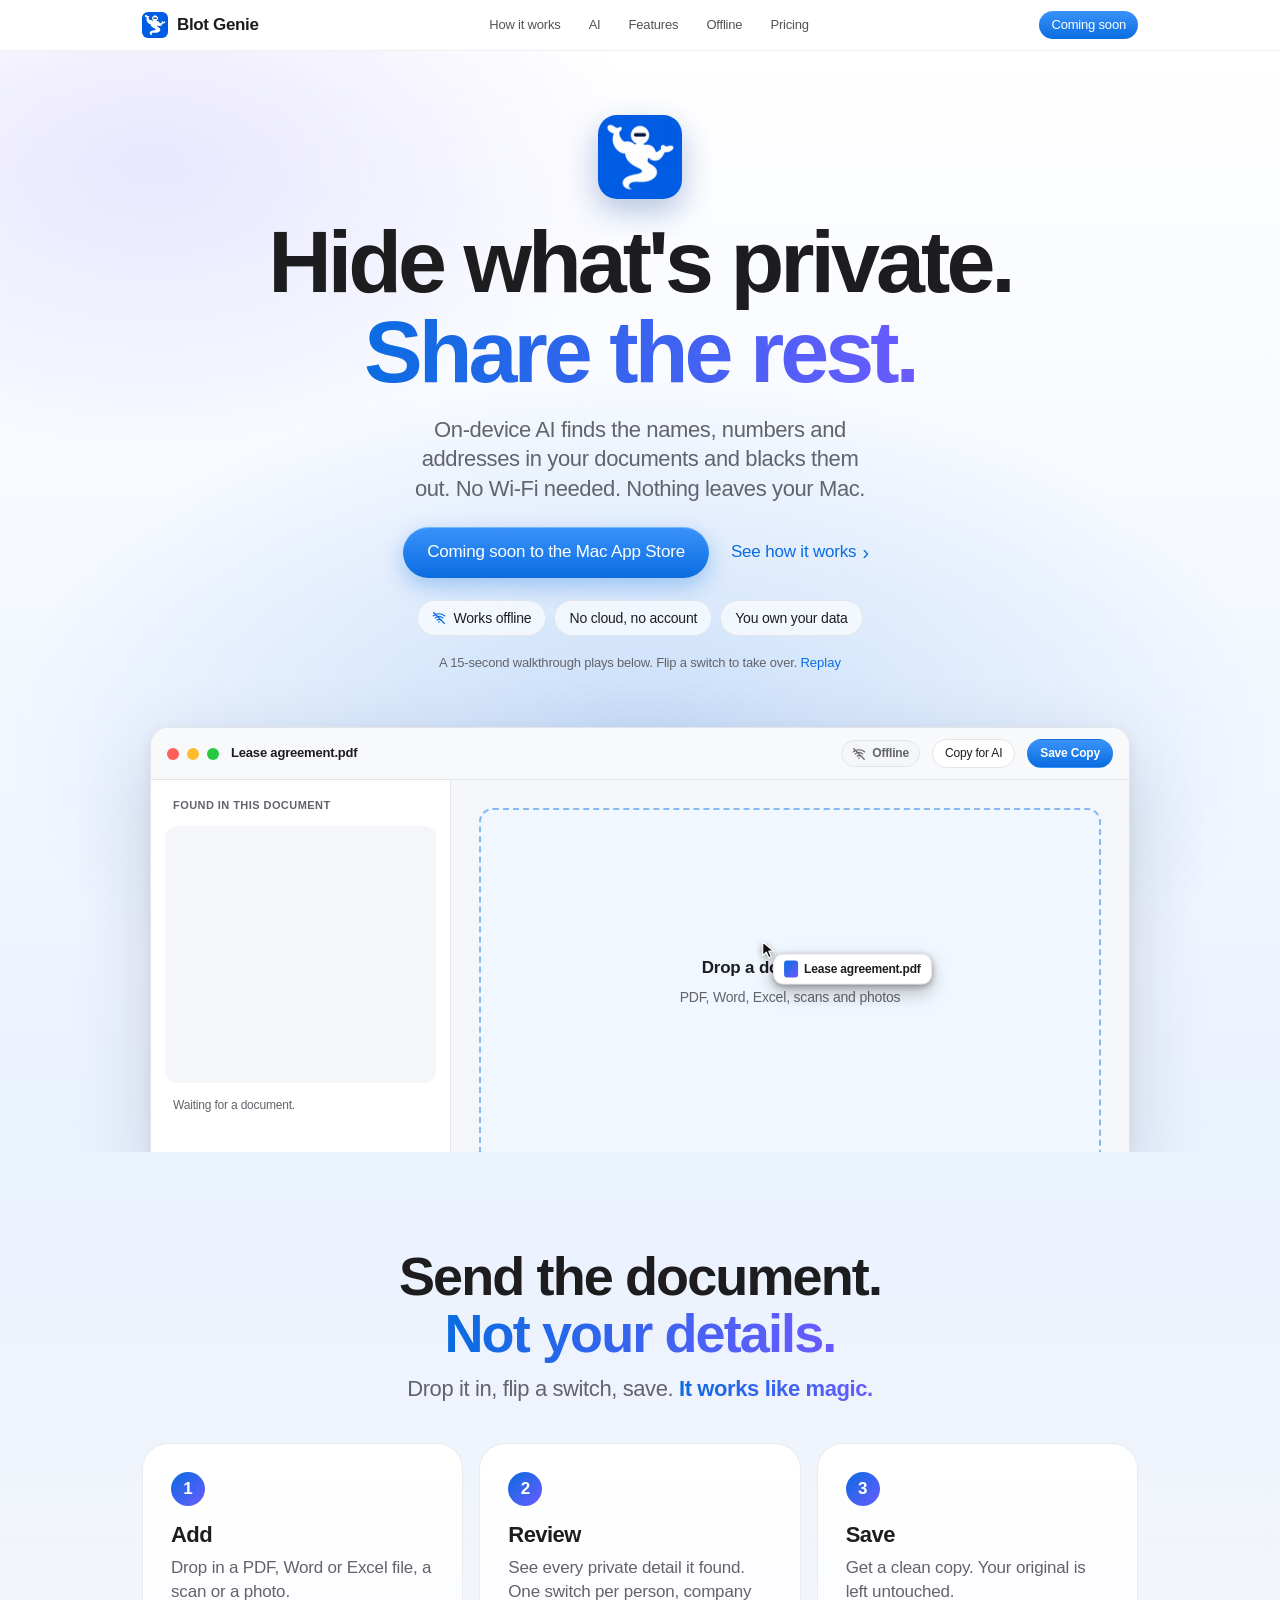
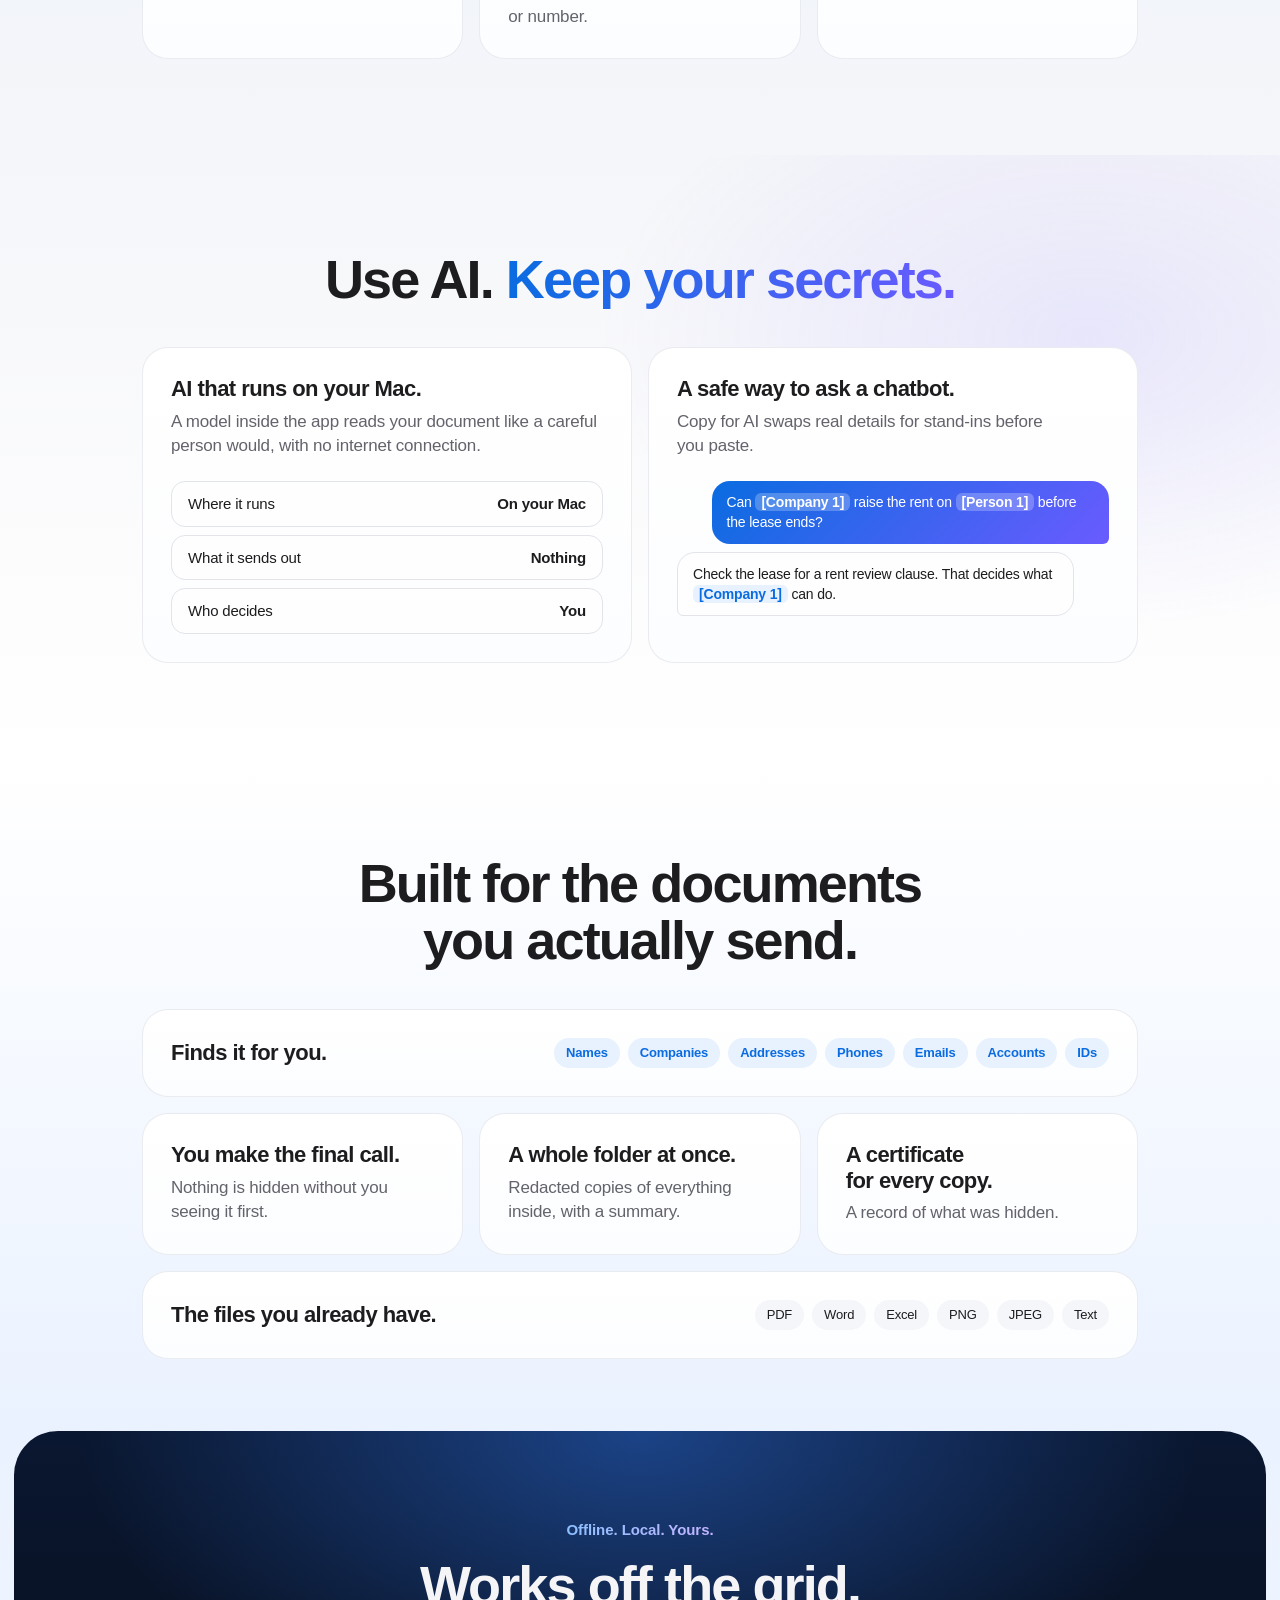
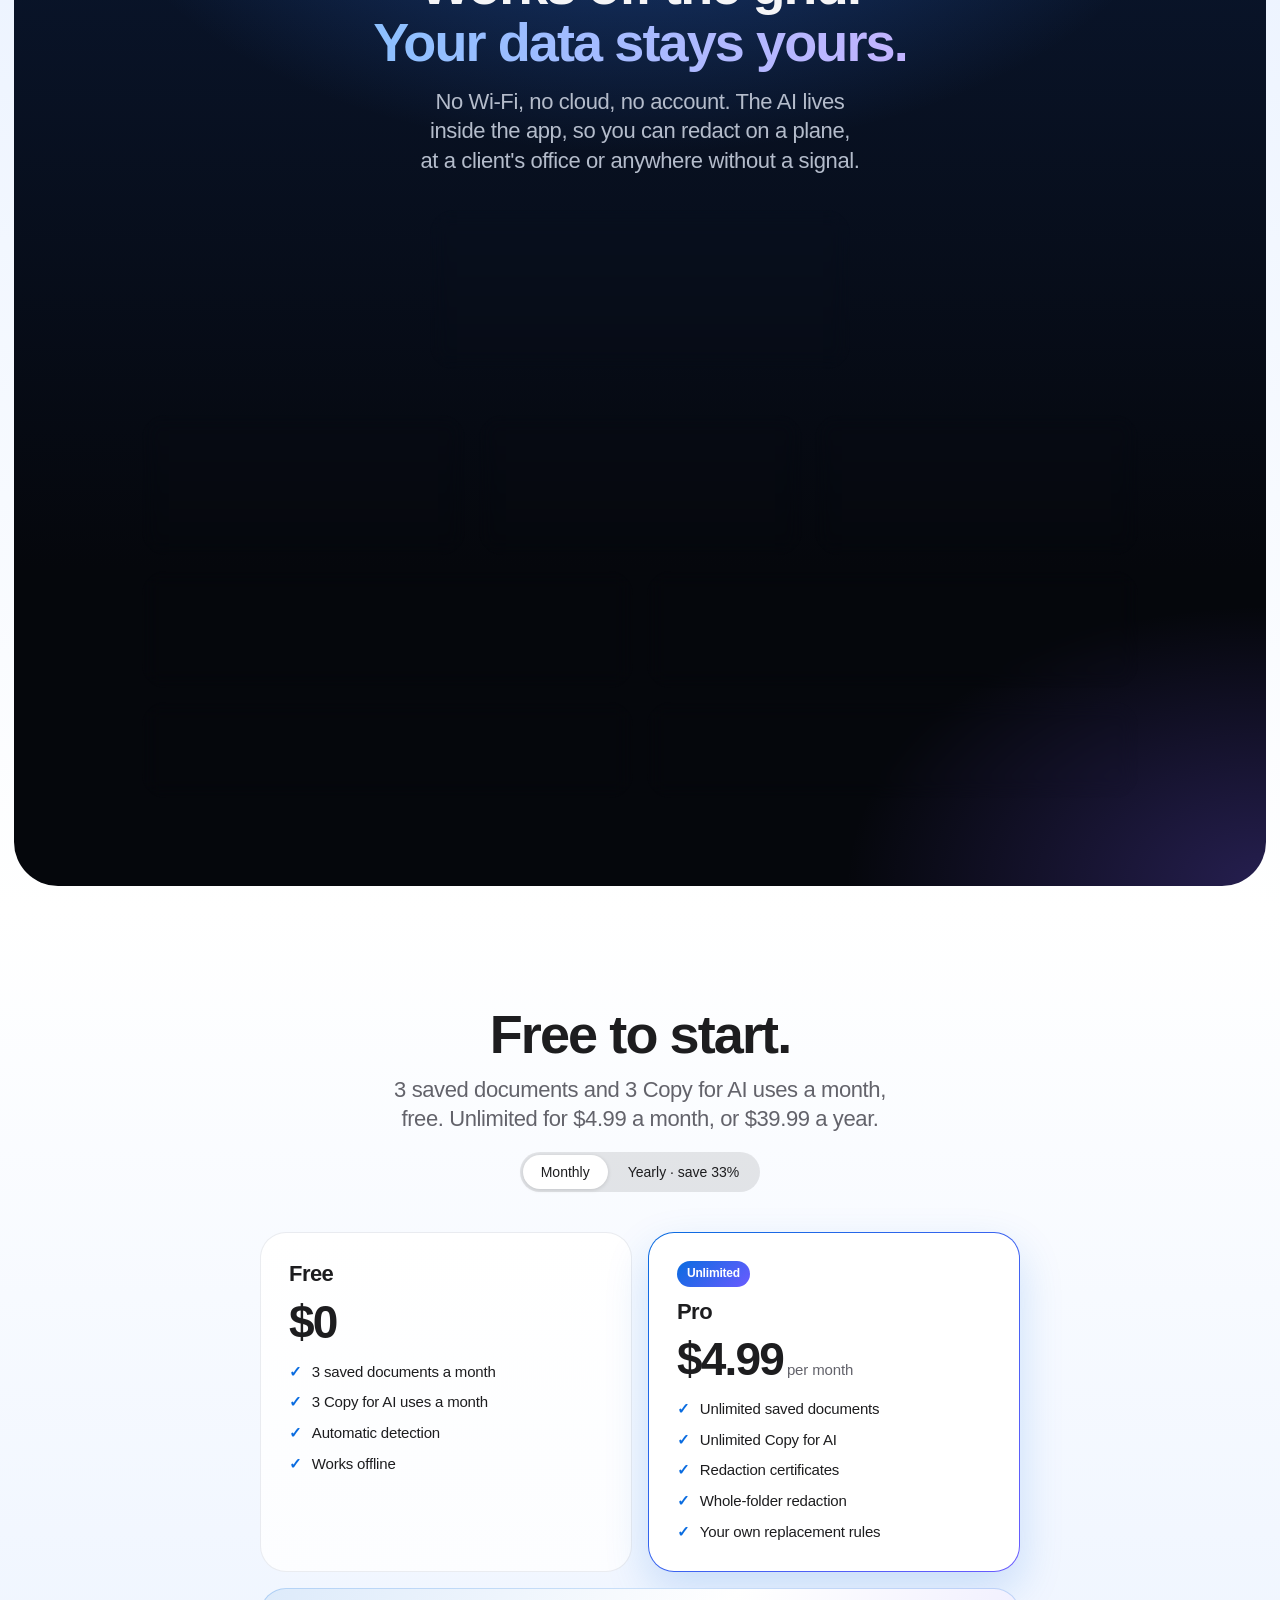
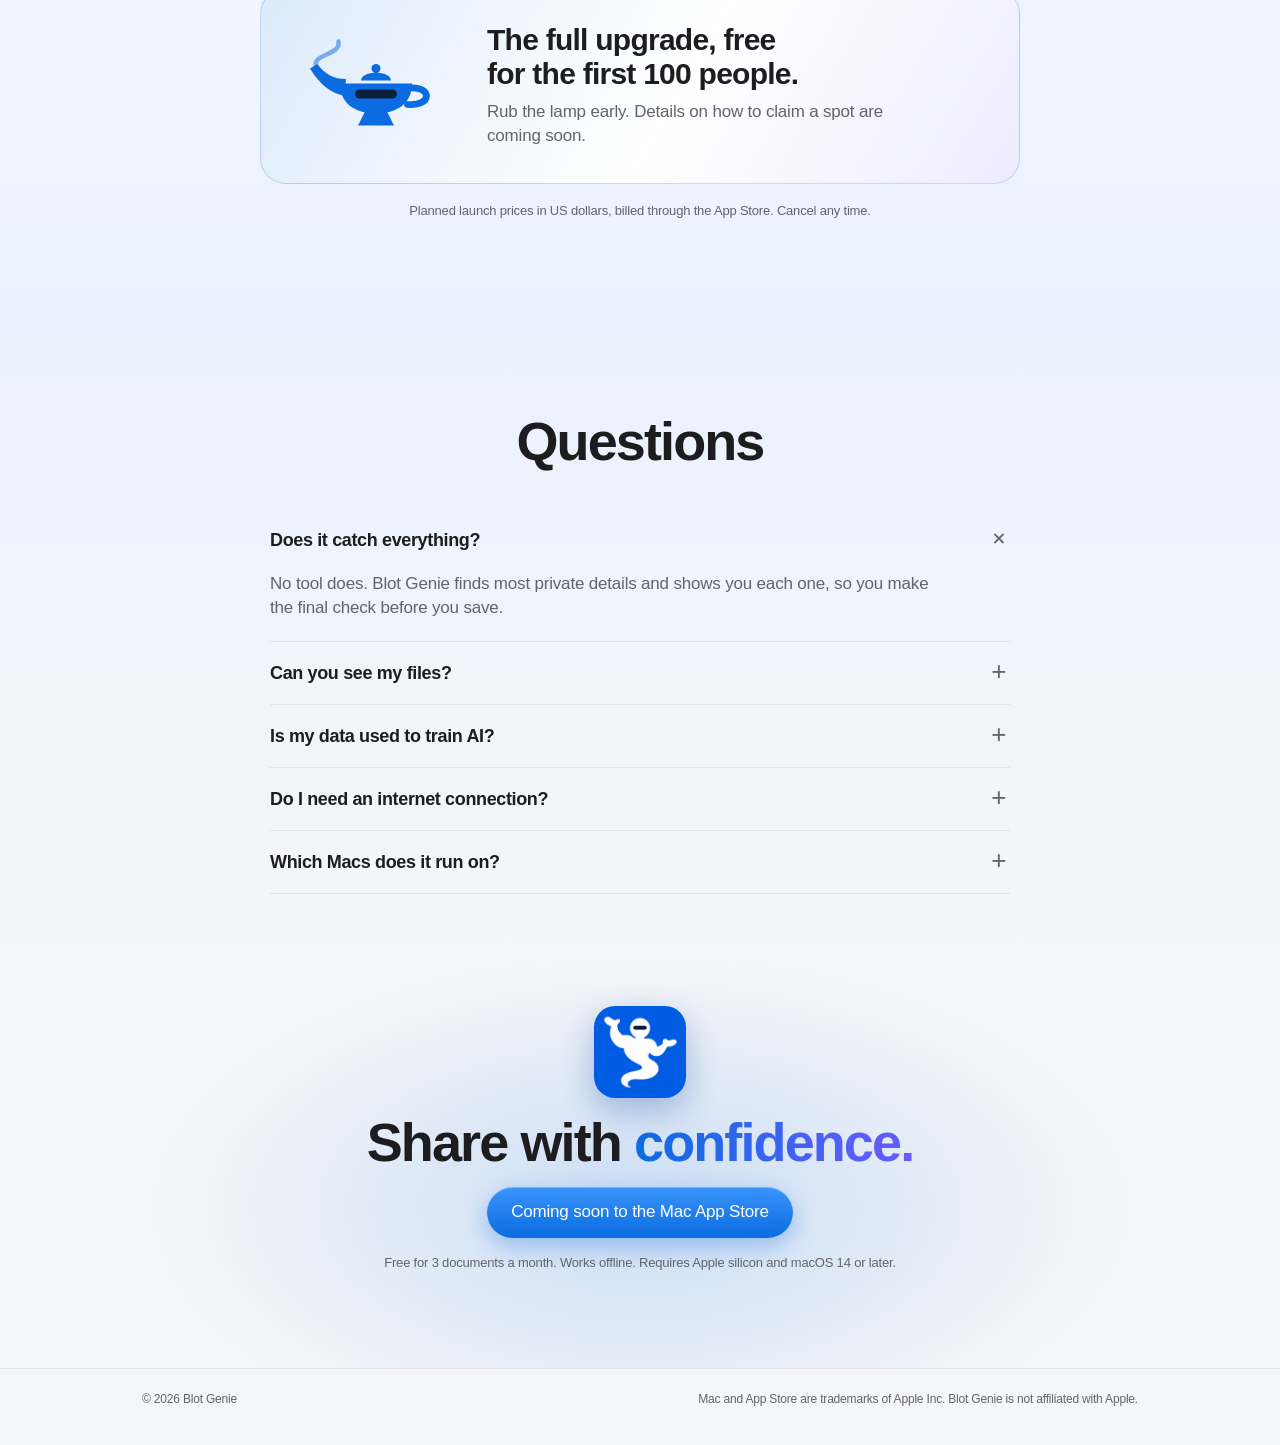
==== commit f73f579a: "Add files via upload" ====
--- a/index.html
+++ b/index.html
@@ -406,7 +406,11 @@
   <div class="wrap">
     <div class="head rise">
       <h2>Free to start.</h2>
-      <p class="lead">3 saved documents and 3 Copy for AI uses a month, free. Unlimited for $4.99 a month.</p>
+      <p class="lead">3 saved documents and 3 Copy for AI uses a month, free. Unlimited for $4.99 a month, or $39.99 a year.</p>
+      <div class="seg" role="group" aria-label="Billing period">
+        <button type="button" id="bill-month" aria-pressed="true">Monthly</button>
+        <button type="button" id="bill-year" aria-pressed="false">Yearly · save 33%</button>
+      </div>
     </div>
     <div class="plans">
       <div class="card plan rise">
@@ -417,7 +421,7 @@
       <div class="card plan best rise">
         <span class="badge">Unlimited</span>
         <h3>Pro</h3>
-        <p class="price">$4.99<small>per month</small></p>
+        <p class="price"><span data-m="$4.99" data-y="$39.99">$4.99</span><small data-m="per month" data-y="per year">per month</small></p>
         <ul><li>Unlimited saved documents</li><li>Unlimited Copy for AI</li><li>Redaction certificates</li><li>Whole-folder redaction</li><li>Your own replacement rules</li></ul>
       </div>
     </div>
@@ -436,7 +440,7 @@
         <p class="muted">Rub the lamp early. Details on how to claim a spot are coming soon.</p>
       </div>
     </div>
-    <p class="fine" style="text-align:center;margin-top:18px">Planned launch price in US dollars, billed monthly through the App Store. Cancel any time.</p>
+    <p class="fine" style="text-align:center;margin-top:18px">Planned launch prices in US dollars, billed through the App Store. Cancel any time.</p>
   </div>
 </section>
 
@@ -564,6 +568,16 @@
     }, { threshold: 0.35 }).observe(demo);
   }
 
+  var m = document.getElementById('bill-month'), y = document.getElementById('bill-year');
+  function bill(yearly) {
+    m.setAttribute('aria-pressed', String(!yearly));
+    y.setAttribute('aria-pressed', String(yearly));
+    document.querySelectorAll('[data-m]').forEach(function (el) {
+      el.textContent = yearly ? el.dataset.y : el.dataset.m;
+    });
+  }
+  m.addEventListener('click', function () { bill(false); });
+  y.addEventListener('click', function () { bill(true); });
 })();
 </script>
 </body>
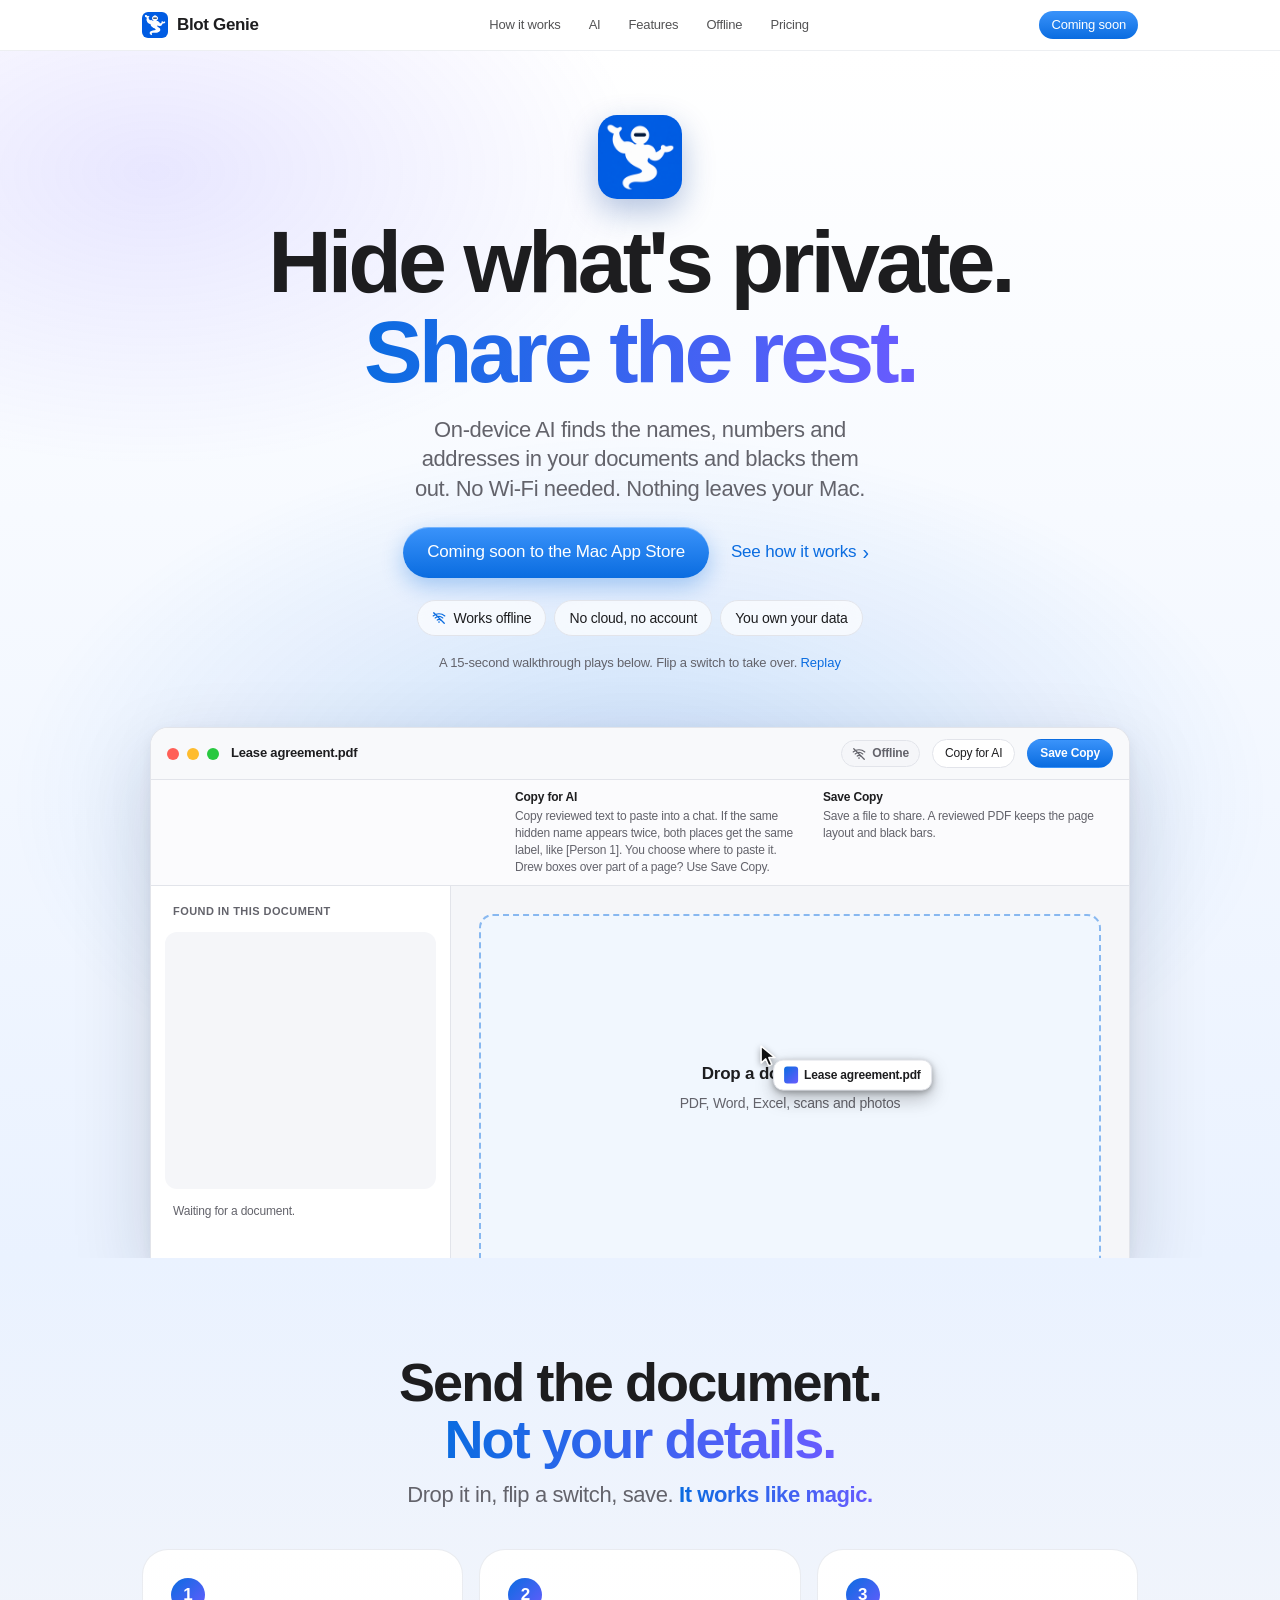
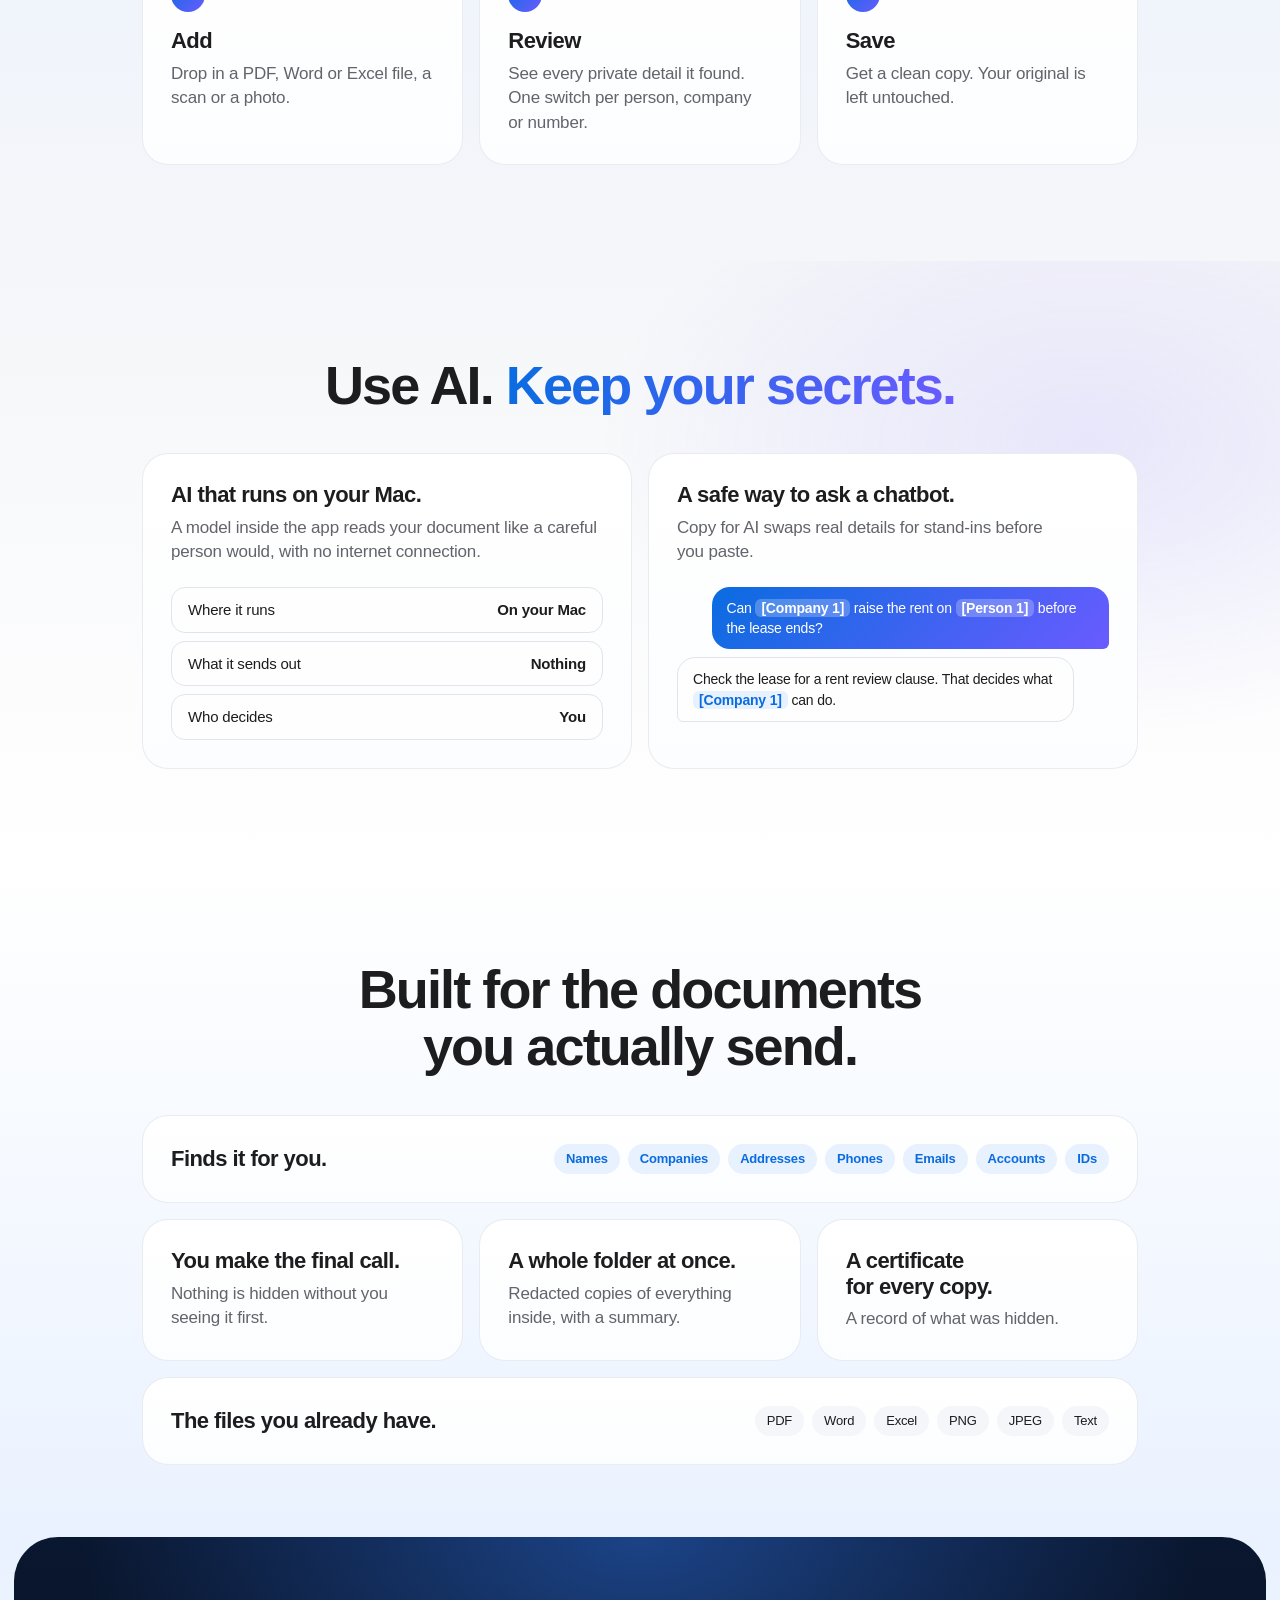
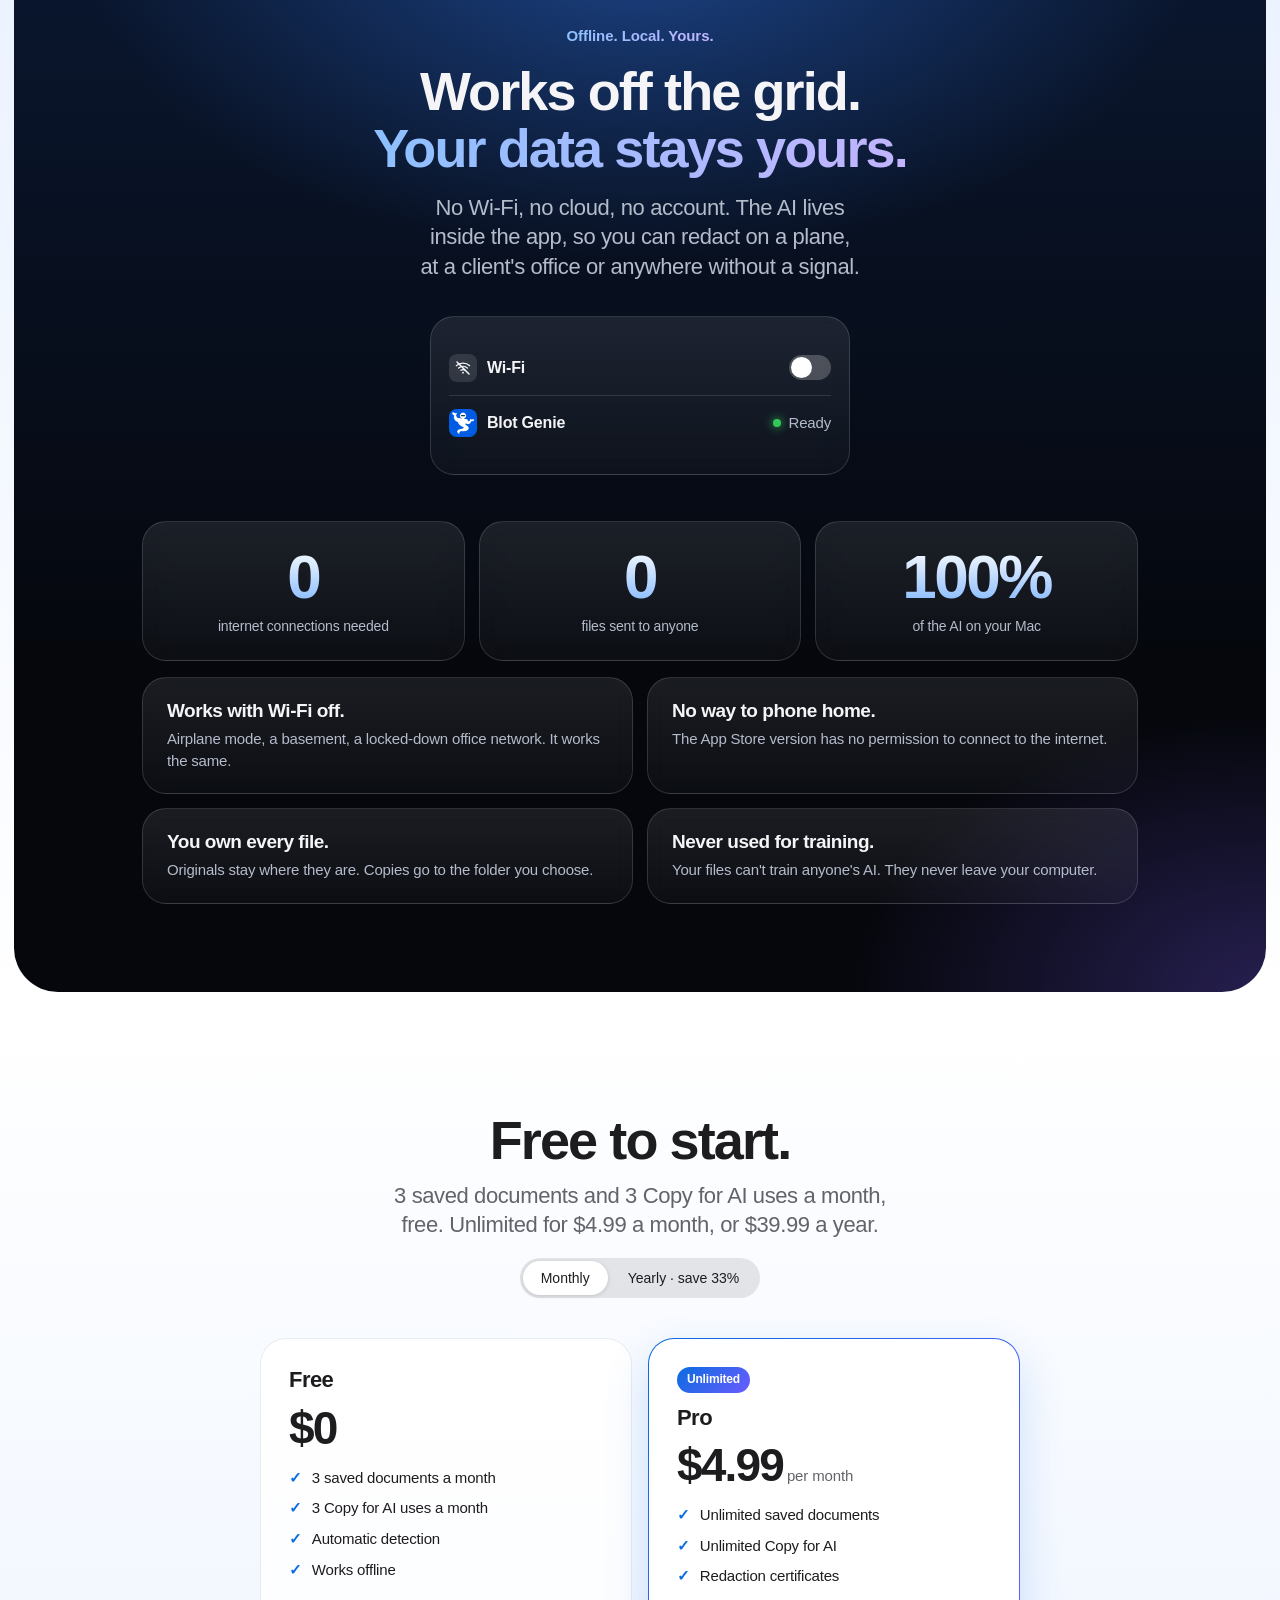
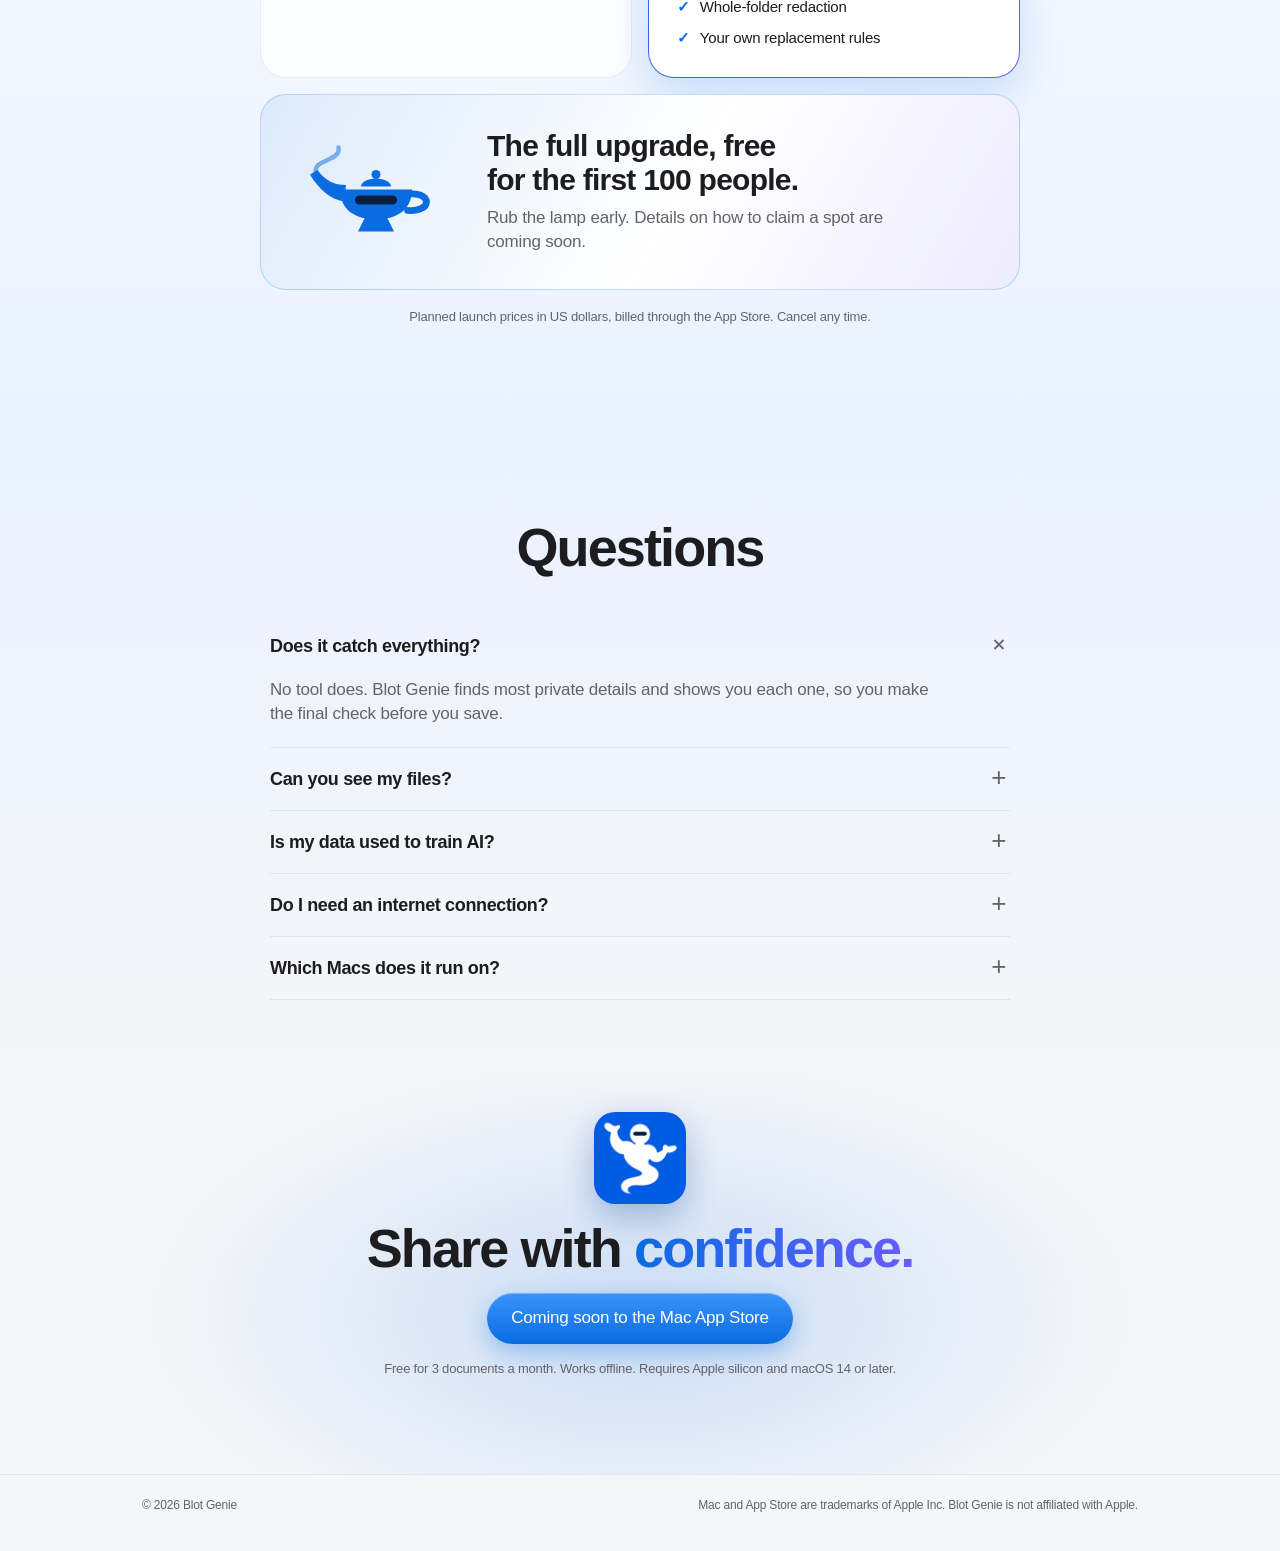
==== commit d88d0b0a: "Add files via upload" ====
--- a/index.html
+++ b/index.html
@@ -146,6 +146,11 @@
 .ready{display:inline-flex;align-items:center;gap:8px;font-size:15px;color:#B4BCCB}
 .ready::before{content:"";width:8px;height:8px;border-radius:50%;background:#34C759;box-shadow:0 0 10px #34C759}
 
+.hints{display:flex;justify-content:flex-end;gap:18px;padding:9px 16px 10px;border-bottom:1px solid var(--line);background:color-mix(in srgb,var(--alt) 40%,var(--surface))}
+.hints p{max-width:290px;font-size:12px;line-height:1.4;color:var(--muted)}
+.hints b{display:block;color:var(--ink);font-weight:600;margin-bottom:2px}
+@media (max-width:900px){.hints{flex-direction:column;align-items:stretch}.hints p{max-width:none}}
+
 /* how: wash fading to neutral */
 #how{background:linear-gradient(180deg,var(--wash) 0%,var(--alt) 100%)}
 .steps{display:grid;grid-template-columns:repeat(3,minmax(0,1fr));gap:16px;list-style:none;margin:0;padding:0;counter-reset:n}
@@ -288,6 +293,10 @@
         <span class="tool tools-extra">Copy for AI</span>
         <span class="tool go" id="savebtn">Save Copy</span>
       </div>
+      <div class="hints">
+        <p><b>Copy for AI</b>Copy reviewed text to paste into a chat. If the same hidden name appears twice, both places get the same label, like [Person 1]. You choose where to paste it. Drew boxes over part of a page? Use Save Copy.</p>
+        <p><b>Save Copy</b>Save a file to share. A reviewed PDF keeps the page layout and black bars.</p>
+      </div>
       <div class="app">
         <div class="side">
           <p class="cap">Found in this document</p>
@@ -295,7 +304,7 @@
             <label class="row"><div><b>Jordan Avery</b><span>Name · 2 places</span></div><input class="sw" type="checkbox" id="sw-name" data-g="name" checked aria-label="Hide the name Jordan Avery"></label>
             <label class="row"><div><b>Harbourline Property Group</b><span>Company · 2 places</span></div><input class="sw" type="checkbox" id="sw-co" data-g="co" checked aria-label="Hide the company Harbourline Property Group"></label>
             <label class="row"><div><b>14 Larkspur Court, Unit 3</b><span>Address · 1 place</span></div><input class="sw" type="checkbox" id="sw-addr" data-g="addr" checked aria-label="Hide the address"></label>
-            <label class="row"><div><b>6620 4418 07</b><span>Bank account · 1 place</span></div><input class="sw" type="checkbox" id="sw-acct" data-g="acct" checked aria-label="Hide the bank account number"></label>
+            <label class="row"><div><b>6620 4418 07</b><span>Number · 1 place</span></div><input class="sw" type="checkbox" id="sw-acct" data-g="acct" checked aria-label="Hide the number"></label>
           </div>
           <p class="count" id="count" aria-live="polite">6 places hidden. Flip a switch to try it.</p>
         </div>
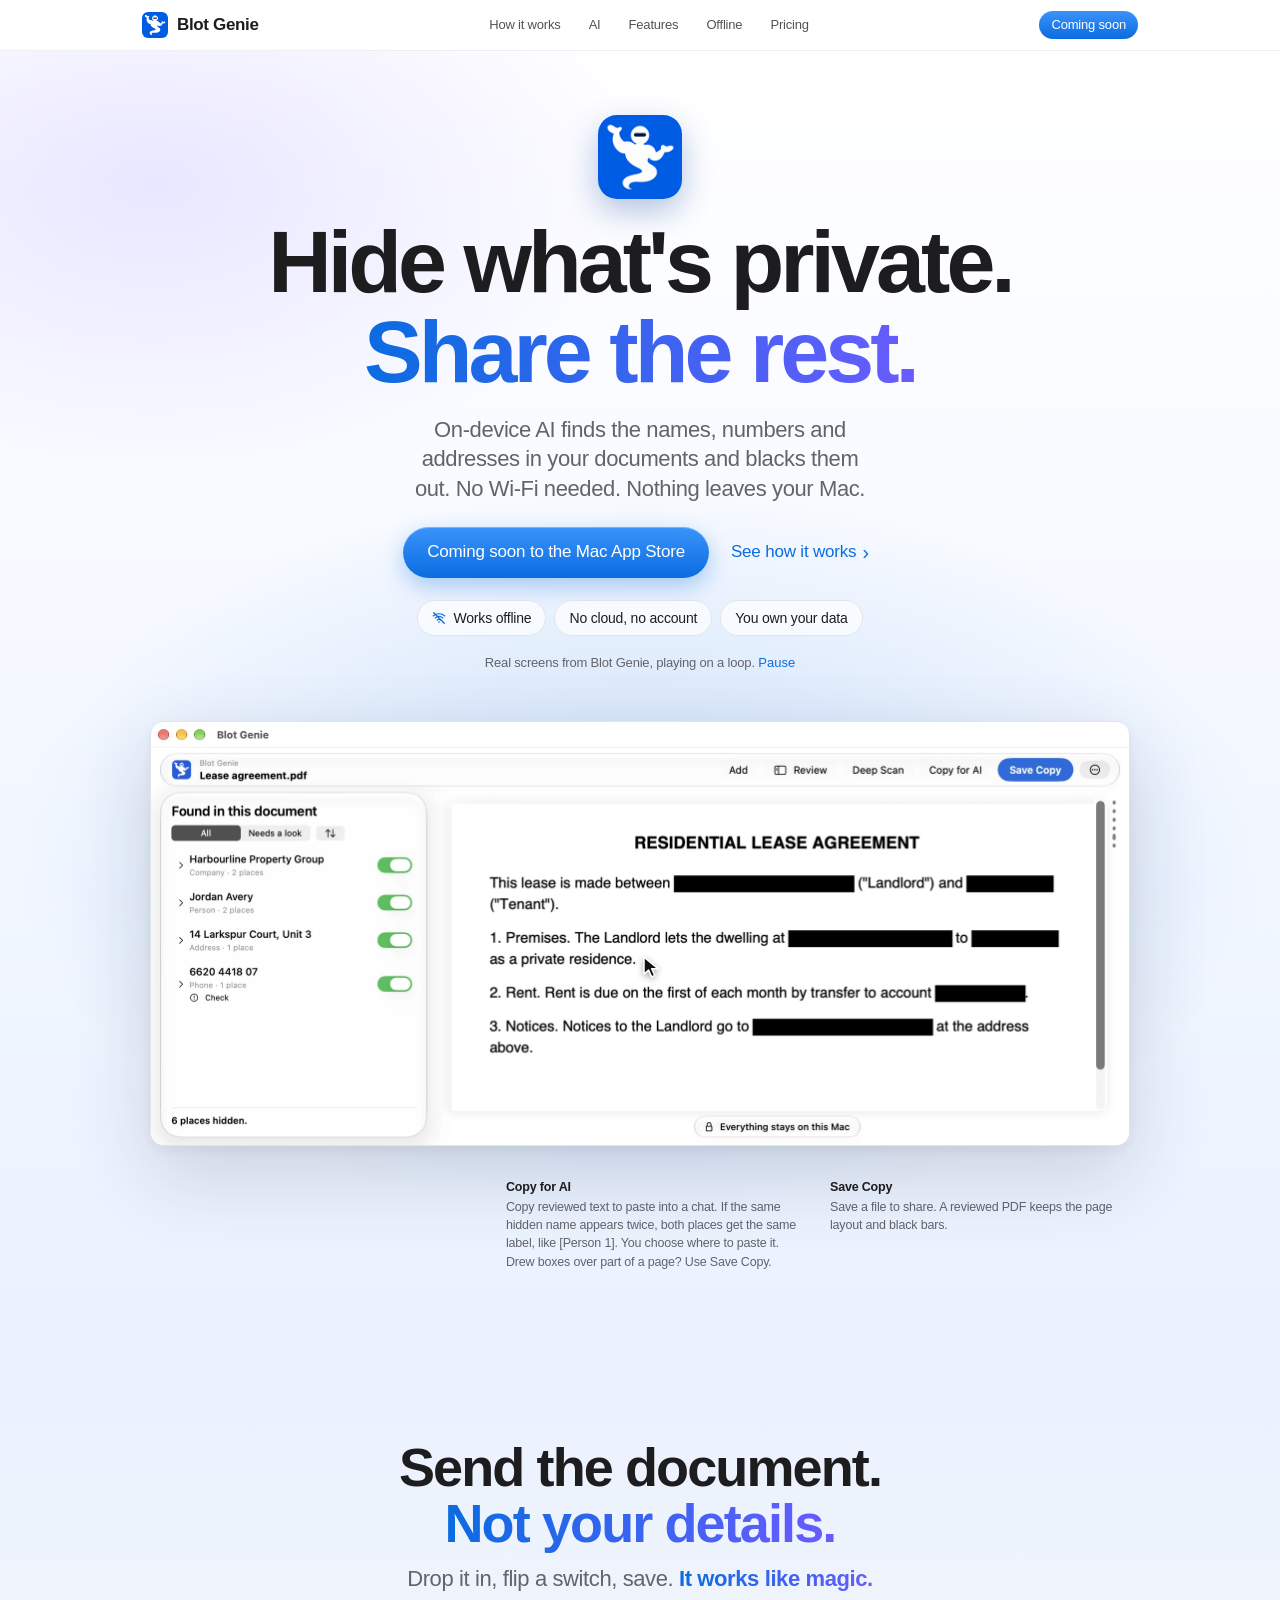
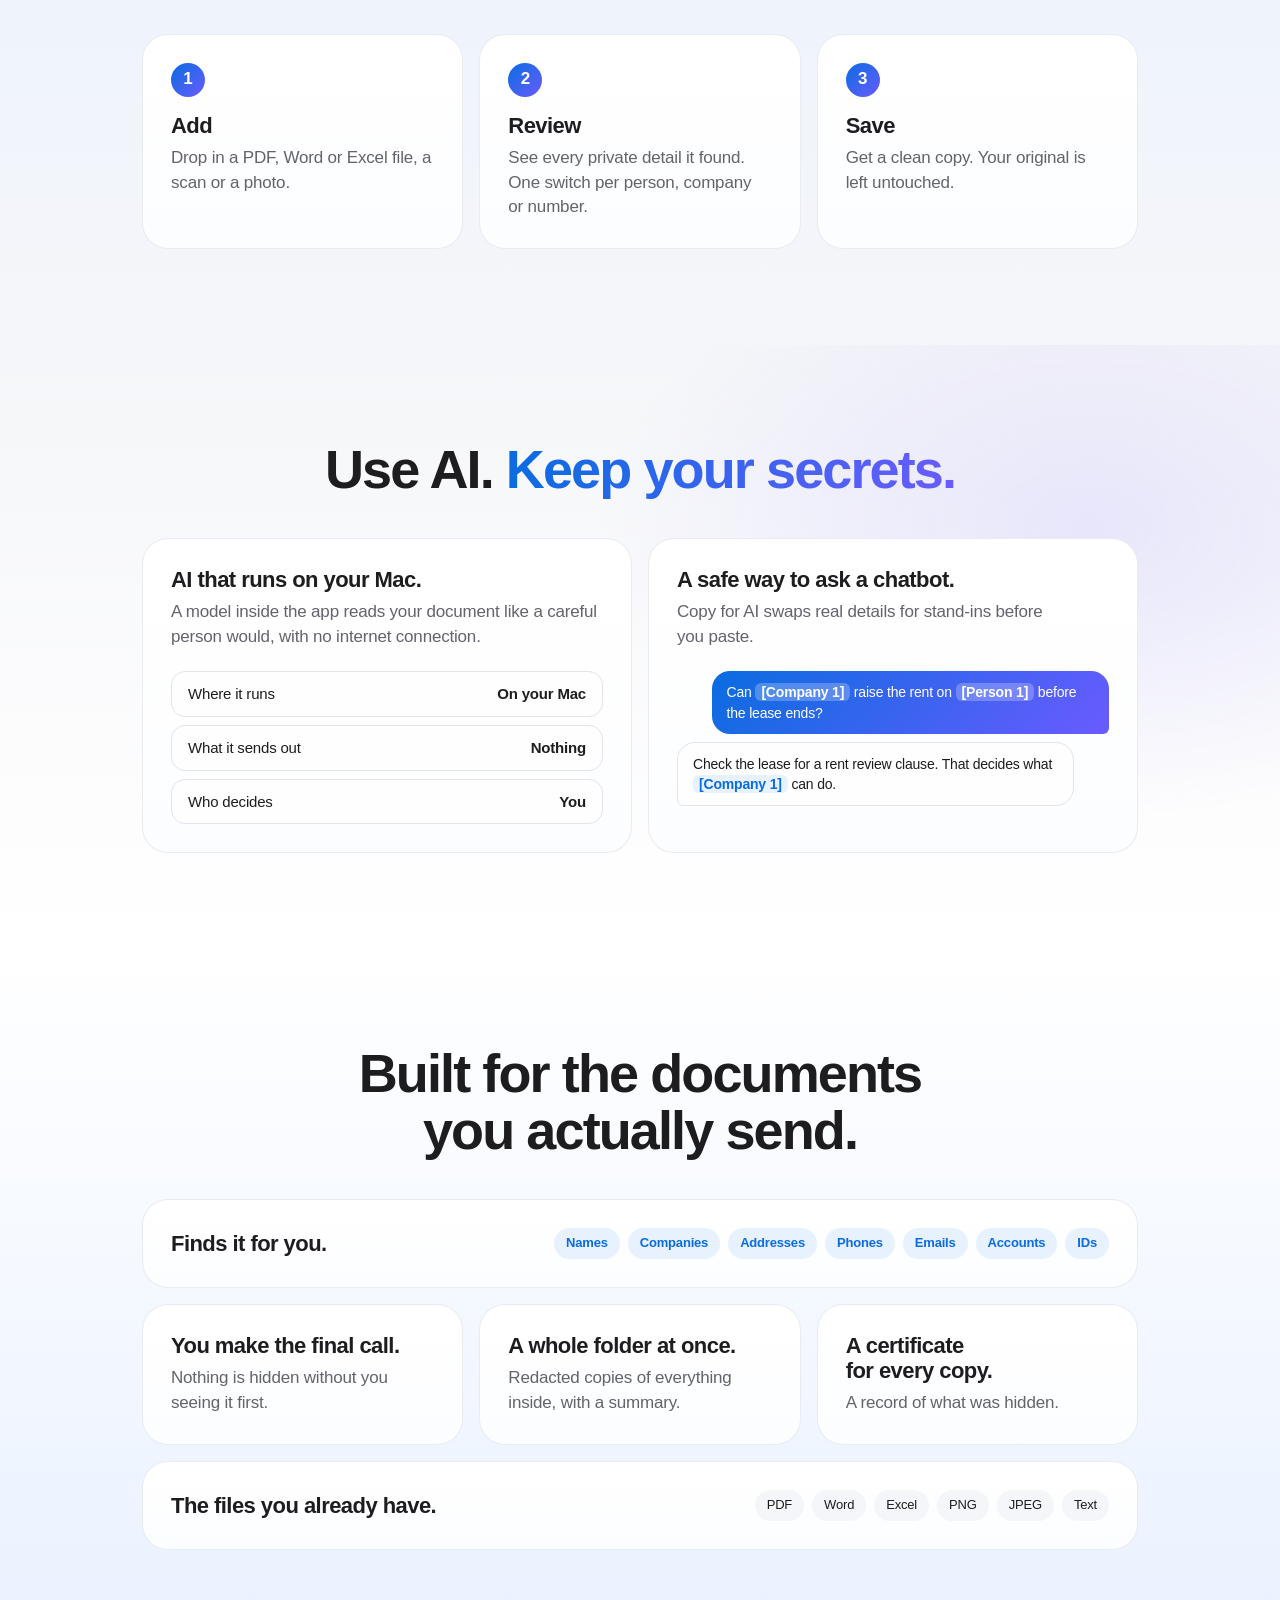
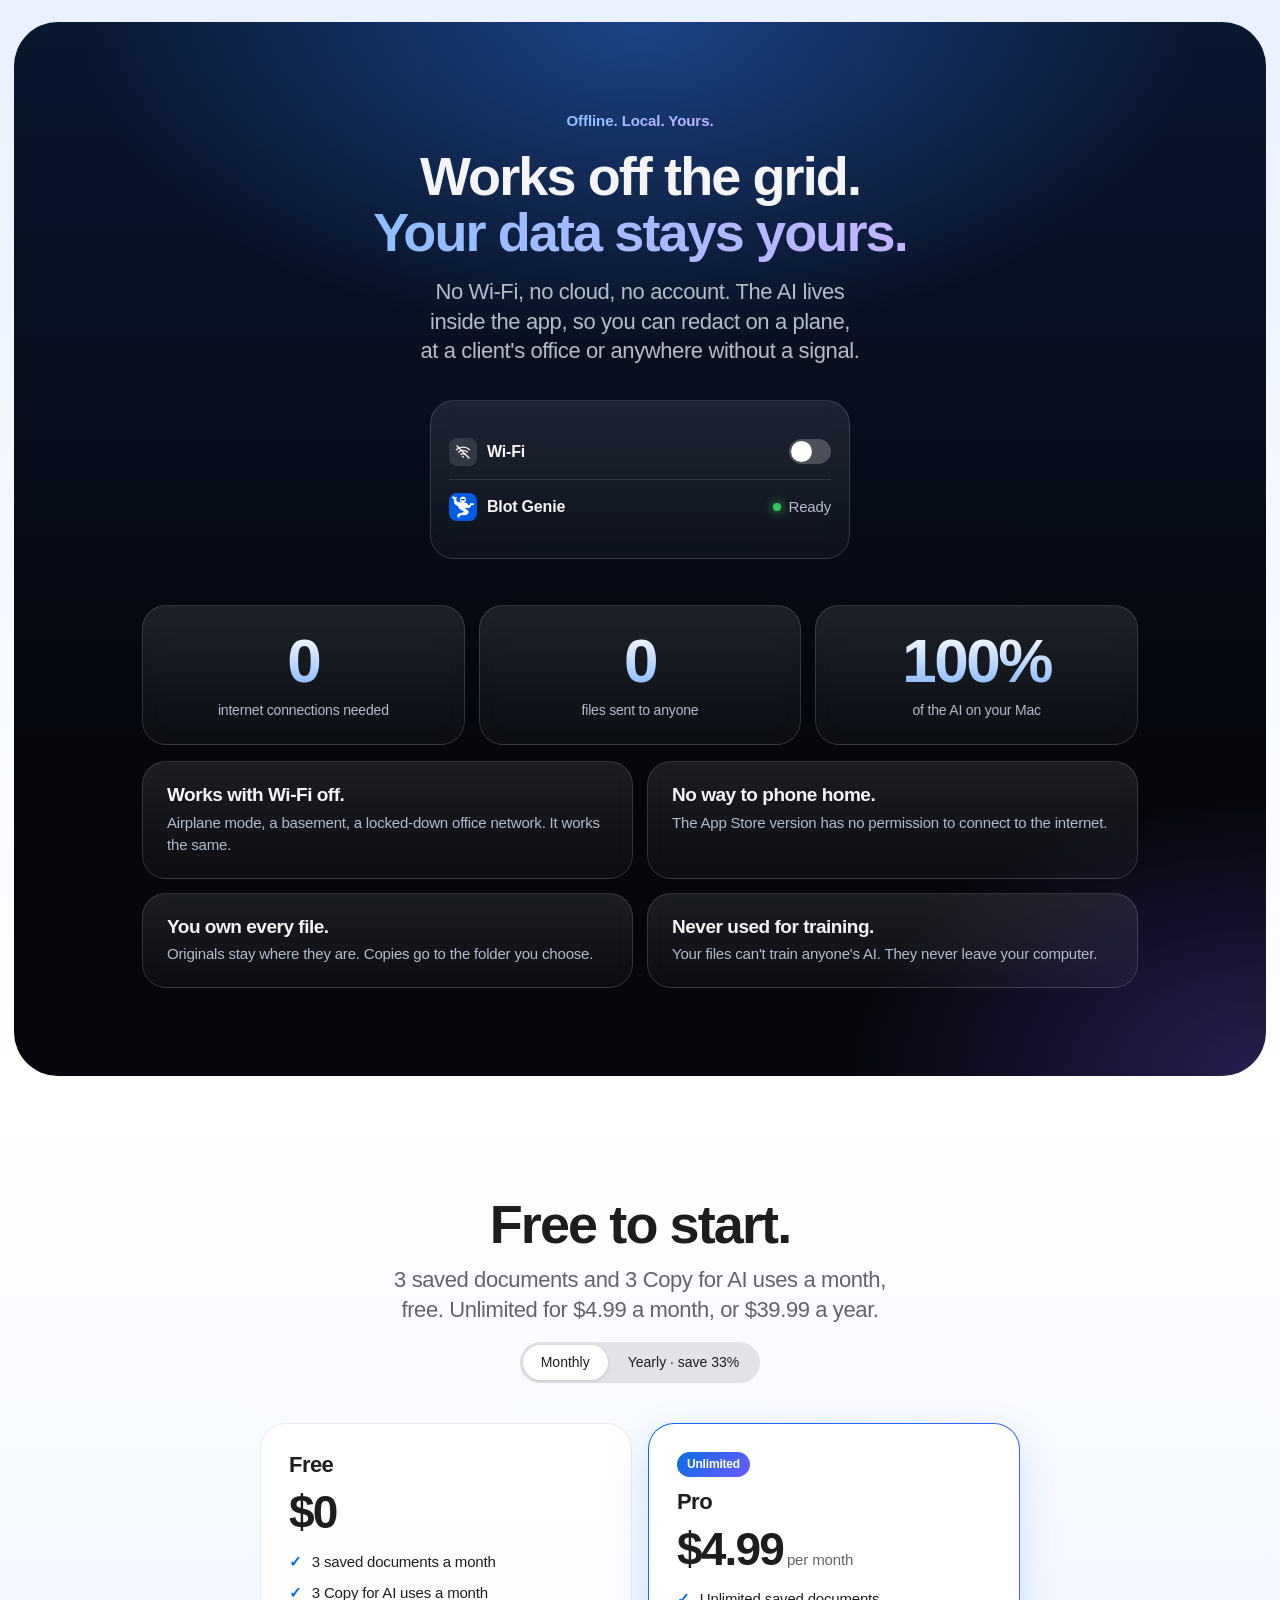
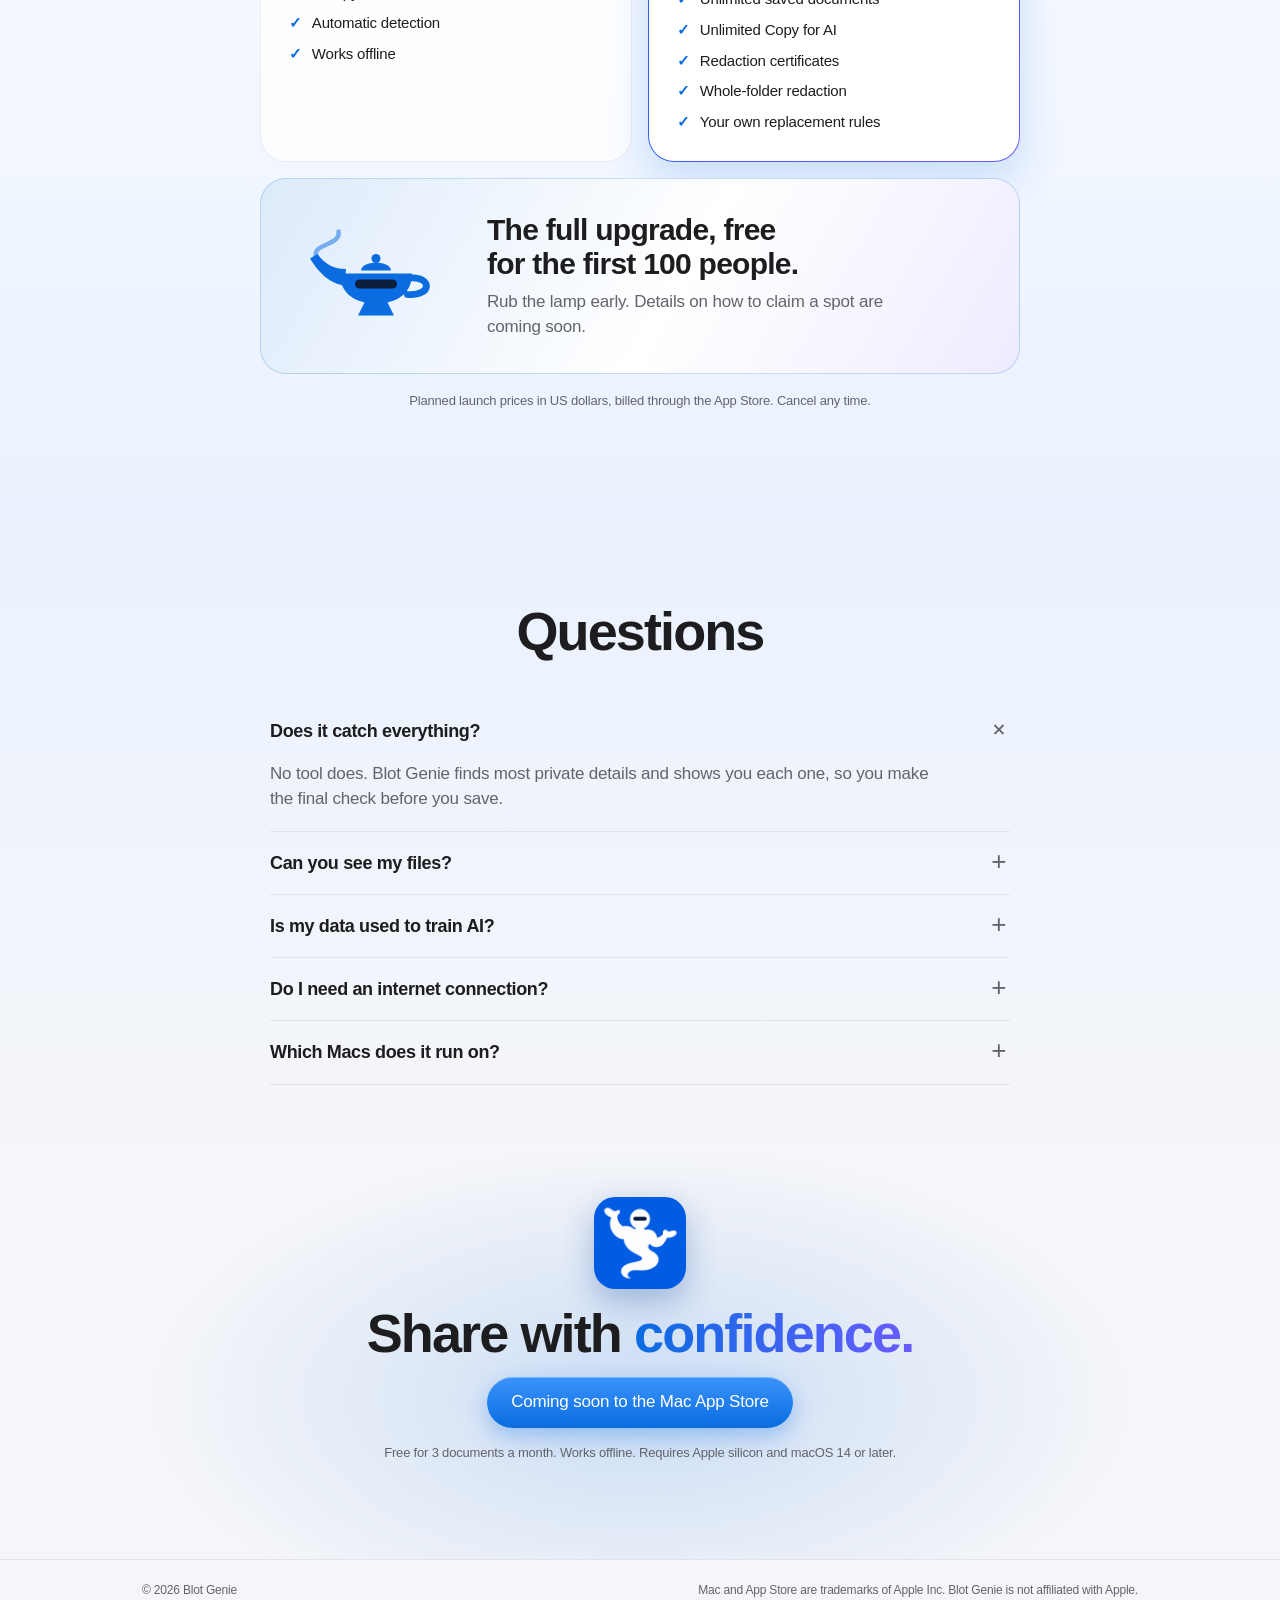
==== commit 4478bec8: "Add files via upload" ====
--- a/index.html
+++ b/index.html
@@ -66,7 +66,7 @@
 .head{display:flex;flex-direction:column;gap:12px;align-items:center;text-align:center;margin-bottom:40px}
 
 /* hero: white fading into the blue wash */
-.hero{overflow:hidden;padding:64px 0 0;text-align:center;background:
+.hero{overflow:hidden;padding:64px 0 72px;text-align:center;background:
   radial-gradient(900px 520px at 50% 62%,var(--glow),transparent 70%),
   radial-gradient(700px 420px at 12% 10%,color-mix(in srgb,var(--accent2) 14%,transparent),transparent 70%),
   linear-gradient(180deg,var(--bg) 0%,var(--wash) 100%)}
@@ -146,9 +146,12 @@
 .ready{display:inline-flex;align-items:center;gap:8px;font-size:15px;color:#B4BCCB}
 .ready::before{content:"";width:8px;height:8px;border-radius:50%;background:#34C759;box-shadow:0 0 10px #34C759}
 
-.hints{display:flex;justify-content:flex-end;gap:18px;padding:9px 16px 10px;border-bottom:1px solid var(--line);background:color-mix(in srgb,var(--alt) 40%,var(--surface))}
-.hints p{max-width:290px;font-size:12px;line-height:1.4;color:var(--muted)}
+.hints{display:flex;justify-content:flex-end;gap:24px;width:100%;max-width:980px;margin:14px auto 0;text-align:left}
+.hints p{max-width:300px;font-size:12.5px;line-height:1.45;color:var(--muted)}
 .hints b{display:block;color:var(--ink);font-weight:600;margin-bottom:2px}
+.shots{position:relative;width:100%;max-width:980px;margin:30px auto 0;aspect-ratio:1960/850;border-radius:14px;overflow:hidden;background:#fff;border:1px solid var(--line);box-shadow:var(--shadow)}
+.shot{position:absolute;inset:0;width:100%;height:100%;display:block;opacity:0;transition:opacity .55s ease}
+.shot.on{opacity:1}
 @media (max-width:900px){.hints{flex-direction:column;align-items:stretch}.hints p{max-width:none}}
 
 /* how: wash fading to neutral */
@@ -283,43 +286,17 @@
       <a class="btn link" href="#how">See how it works</a>
     </div>
     <div class="pills"><span><svg width="14" height="14" viewBox="0 0 24 24" aria-hidden="true"><path d="M2 8.5a15 15 0 0 1 20 0M5.5 12a10 10 0 0 1 13 0M9 15.5a5 5 0 0 1 6 0" fill="none" stroke="currentColor" stroke-width="2" stroke-linecap="round"/><circle cx="12" cy="19" r="1.4" fill="currentColor"/><path d="M3 3l18 18" stroke="currentColor" stroke-width="2.2" stroke-linecap="round"/></svg>Works offline</span><span>No cloud, no account</span><span>You own your data</span></div>
-    <p class="fine">A 15-second walkthrough plays below. Flip a switch to take over. <button class="replay" id="replay" type="button">Replay</button></p>
-    <div class="window" id="demo" aria-label="Animated demo: a sample lease being redacted. The switches work.">
+    <p class="fine">Real screens from Blot Genie, playing on a loop. <button class="replay" id="replay" type="button">Pause</button></p>
+    <figure class="shots" id="demo" aria-label="Blot Genie redacting a sample lease: the start screen, the lease with six places hidden, the company shown again, and the saved copy.">
+      <img class="shot on" data-k="load" src="shot-load.webp" width="1960" height="850" alt="Blot Genie start screen: Drop a document here, with a Load Document button.">
+      <img class="shot" data-k="review" src="shot-review.webp" width="1960" height="850" alt="The lease in Blot Genie with four findings listed and six places blacked out." loading="lazy">
+      <img class="shot" data-k="shown" src="shot-shown.webp" width="1960" height="850" alt="The company switch turned off, showing both places it appears, with four places still hidden." loading="lazy">
+      <img class="shot" data-k="saved" src="shot-saved.webp" width="1960" height="850" alt="All six places hidden again and the status reading Saved a redacted copy." loading="lazy">
       <div class="cursor" id="cursor" aria-hidden="true"><svg width="24" height="24" viewBox="0 0 24 24"><path d="M4 2.5v17l4.6-4.2 3 6.9 3.1-1.4-3-6.8H18z" fill="#111" stroke="#fff" stroke-width="1.5" stroke-linejoin="round"/></svg><span class="file"><i></i>Lease agreement.pdf</span></div>
-      <div class="titlebar">
-        <span class="lights" aria-hidden="true"><i></i><i></i><i></i></span>
-        <b>Lease agreement.pdf</b>
-        <span class="offline" title="This demo runs with Wi-Fi off"><svg width="14" height="14" viewBox="0 0 24 24" aria-hidden="true"><path d="M2 8.5a15 15 0 0 1 20 0M5.5 12a10 10 0 0 1 13 0M9 15.5a5 5 0 0 1 6 0" fill="none" stroke="currentColor" stroke-width="2" stroke-linecap="round"/><circle cx="12" cy="19" r="1.4" fill="currentColor"/><path d="M3 3l18 18" stroke="currentColor" stroke-width="2.2" stroke-linecap="round"/></svg>Offline</span>
-        <span class="tool tools-extra">Copy for AI</span>
-        <span class="tool go" id="savebtn">Save Copy</span>
-      </div>
-      <div class="hints">
-        <p><b>Copy for AI</b>Copy reviewed text to paste into a chat. If the same hidden name appears twice, both places get the same label, like [Person 1]. You choose where to paste it. Drew boxes over part of a page? Use Save Copy.</p>
-        <p><b>Save Copy</b>Save a file to share. A reviewed PDF keeps the page layout and black bars.</p>
-      </div>
-      <div class="app">
-        <div class="side">
-          <p class="cap">Found in this document</p>
-          <div class="group">
-            <label class="row"><div><b>Jordan Avery</b><span>Name · 2 places</span></div><input class="sw" type="checkbox" id="sw-name" data-g="name" checked aria-label="Hide the name Jordan Avery"></label>
-            <label class="row"><div><b>Harbourline Property Group</b><span>Company · 2 places</span></div><input class="sw" type="checkbox" id="sw-co" data-g="co" checked aria-label="Hide the company Harbourline Property Group"></label>
-            <label class="row"><div><b>14 Larkspur Court, Unit 3</b><span>Address · 1 place</span></div><input class="sw" type="checkbox" id="sw-addr" data-g="addr" checked aria-label="Hide the address"></label>
-            <label class="row"><div><b>6620 4418 07</b><span>Number · 1 place</span></div><input class="sw" type="checkbox" id="sw-acct" data-g="acct" checked aria-label="Hide the number"></label>
-          </div>
-          <p class="count" id="count" aria-live="polite">6 places hidden. Flip a switch to try it.</p>
-        </div>
-        <div class="canvas">
-          <div class="paper">
-            <strong>RESIDENTIAL LEASE AGREEMENT</strong>
-            <p>This lease is made between <span class="s on" data-g="co">Harbourline Property Group</span> ("Landlord") and <span class="s on" data-g="name">Jordan Avery</span> ("Tenant").</p>
-            <p>1. Premises. The Landlord lets the dwelling at <span class="s on" data-g="addr">14 Larkspur Court, Unit 3</span> to <span class="s on" data-g="name">Jordan Avery</span> as a private residence.</p>
-            <p>2. Rent. Rent is due on the first of each month by transfer to account <span class="s on" data-g="acct">6620 4418 07</span>.</p>
-            <p>3. Notices. Notices to the Landlord go to <span class="s on" data-g="co">Harbourline Property Group</span> at the address above.</p>
-          </div>
-          <div class="drop" aria-hidden="true"><b>Drop a document here</b><span>PDF, Word, Excel, scans and photos</span></div>
-          <span class="capsule" id="capsule">Everything stays on this Mac</span>
-        </div>
-      </div>
+    </figure>
+    <div class="hints">
+      <p><b>Copy for AI</b>Copy reviewed text to paste into a chat. If the same hidden name appears twice, both places get the same label, like [Person 1]. You choose where to paste it. Drew boxes over part of a page? Use Save Copy.</p>
+      <p><b>Save Copy</b>Save a file to share. A reviewed PDF keeps the page layout and black bars.</p>
     </div>
   </div>
 </div>
@@ -485,92 +462,39 @@
 
 <script>
 (function () {
-  var count = document.getElementById('count');
-  function refresh() {
-    var n = document.querySelectorAll('.s.on').length;
-    count.textContent = n === 0 ? 'Nothing hidden.' : n + (n === 1 ? ' place hidden.' : ' places hidden.');
+  // ---- walkthrough over real app screenshots ----
+  var demo = document.getElementById('demo'), cur = document.getElementById('cursor'), btn = document.getElementById('replay');
+  var shots = {};
+  [].forEach.call(demo.querySelectorAll('.shot'), function (img) { shots[img.dataset.k] = img; });
+  var run = 0;
+  function show(k) { for (var x in shots) shots[x].classList.toggle('on', x === k); }
+  function sleep(ms, id) { return new Promise(function (ok, no) { setTimeout(function () { id === run ? ok() : no(); }, ms); }); }
+  function at(fx, fy) { cur.style.transform = 'translate(' + demo.clientWidth * fx + 'px,' + demo.clientHeight * fy + 'px)'; }
+  function tap(id) { cur.classList.add('tap'); return sleep(170, id).then(function () { cur.classList.remove('tap'); }); }
+  function play() {
+    var id = ++run; btn.textContent = 'Pause';
+    show('load'); cur.style.transition = 'none'; at(0.93, 0.08); cur.classList.add('drag');
+    cur.getBoundingClientRect(); cur.style.transition = ''; cur.style.opacity = 1;
+    sleep(700, id)
+    .then(function () { at(0.5, 0.55); return sleep(1200, id); })
+    .then(function () { return tap(id); })
+    .then(function () { cur.classList.remove('drag'); show('review'); return sleep(1700, id); })
+    .then(function () { at(0.249, 0.338); return sleep(1100, id); })            // company switch
+    .then(function () { return tap(id); })
+    .then(function () { show('shown'); return sleep(2300, id); })
+    .then(function () { return tap(id); })
+    .then(function () { show('review'); return sleep(900, id); })
+    .then(function () { at(0.904, 0.113); return sleep(1100, id); })            // Save Copy
+    .then(function () { return tap(id); })
+    .then(function () { show('saved'); return sleep(2900, id); })
+    .then(function () { cur.style.opacity = 0; return sleep(700, id); })
+    .then(play).catch(function () {});
   }
-  document.querySelectorAll('.sw').forEach(function (sw) {
-    sw.addEventListener('change', function () {
-      document.querySelectorAll('.s[data-g="' + sw.dataset.g + '"]').forEach(function (el) {
-        el.classList.toggle('on', sw.checked);
-      });
-      refresh();
-    });
-  });
-  // ---- animated walkthrough ----
-  var demo = document.getElementById('demo'), cur = document.getElementById('cursor'),
-      cap = document.getElementById('capsule'), save = document.getElementById('savebtn'),
-      rows = [].slice.call(demo.querySelectorAll('.row')), groups = ['name', 'co', 'addr', 'acct'],
-      runId = 0, CAP = cap.textContent;
-  function spans(g) { return [].slice.call(demo.querySelectorAll('.s[data-g="' + g + '"]')); }
-  function sleep(ms, id) { return new Promise(function (ok, no) { setTimeout(function () { id === runId ? ok() : no(); }, ms); }); }
-  function at(el, fx, fy) {
-    var w = demo.getBoundingClientRect(), r = el.getBoundingClientRect();
-    cur.style.transform = 'translate(' + (r.left - w.left + r.width * fx) + 'px,' + (r.top - w.top + r.height * fy) + 'px)';
-  }
-  function tap(id) { cur.classList.add('tap'); return sleep(160, id).then(function () { cur.classList.remove('tap'); }); }
-  function setSwitch(g, on) {
-    var sw = demo.querySelector('.sw[data-g="' + g + '"]');
-    sw.checked = on; sw.dispatchEvent(new Event('change'));
-  }
-  function settle() { // the finished, fully interactive state
-    demo.removeAttribute('data-stage'); cur.style.opacity = 0; cur.classList.remove('drag');
-    cap.textContent = CAP; cap.classList.remove('saved'); save.classList.remove('tap');
-    rows.forEach(function (r) { r.classList.remove('hide'); });
-    groups.forEach(function (g) {
-      var on = demo.querySelector('.sw[data-g="' + g + '"]').checked;
-      spans(g).forEach(function (el) { el.classList.remove('plain'); el.classList.toggle('on', on); });
-    });
-    refresh();
-  }
-  function play() {
-    var id = ++runId, canvas = demo.querySelector('.canvas');
-    // opening state: empty window waiting for a file
-    demo.setAttribute('data-stage', 'drop');
-    cap.textContent = CAP; cap.classList.remove('saved');
-    rows.forEach(function (r) { r.classList.add('hide'); });
-    groups.forEach(function (g) {
-      demo.querySelector('.sw[data-g="' + g + '"]').checked = true;
-      spans(g).forEach(function (el) { el.classList.add('plain'); el.classList.remove('on'); });
-    });
-    count.textContent = 'Waiting for a document.';
-    cur.style.transition = 'none'; at(demo, 0.9, 0.02); cur.classList.add('drag');
-    cur.getBoundingClientRect(); cur.style.transition = ''; cur.style.opacity = 1;
-    sleep(700, id).then(function () { at(canvas, 0.45, 0.42); return sleep(1150, id); })
-    .then(function () { return tap(id); })
-    .then(function () { cur.classList.remove('drag'); demo.setAttribute('data-stage', 'scan'); count.textContent = 'Reading on this Mac…'; return sleep(1400, id); })
-    .then(function () { // findings appear one by one
-      demo.setAttribute('data-stage', 'review');
-      return groups.reduce(function (p, g, i) {
-        return p.then(function () { rows[i].classList.remove('hide'); spans(g).forEach(function (el) { el.classList.remove('plain'); }); return sleep(330, id); });
-      }, Promise.resolve());
-    })
-    .then(function () { return sleep(450, id); })
-    .then(function () { // and are blacked out
-      return groups.reduce(function (p, g) {
-        return p.then(function () { spans(g).forEach(function (el) { el.classList.add('on'); }); refresh(); return sleep(240, id); });
-      }, Promise.resolve());
-    })
-    .then(function () { return sleep(700, id); })
-    .then(function () { at(demo.querySelector('.sw[data-g="co"]'), 0.5, 0.5); return sleep(1050, id); })
-    .then(function () { return tap(id); })
-    .then(function () { setSwitch('co', false); return sleep(1500, id); })
-    .then(function () { return tap(id); })
-    .then(function () { setSwitch('co', true); return sleep(800, id); })
-    .then(function () { at(save, 0.5, 0.55); return sleep(1050, id); })
-    .then(function () { save.classList.add('tap'); return tap(id); })
-    .then(function () { save.classList.remove('tap'); cap.textContent = 'Saved a redacted copy'; cap.classList.add('saved'); return sleep(2600, id); })
-    .then(function () { cur.style.opacity = 0; return sleep(700, id); })
-    .then(function () { play(); })
-    .catch(function () {});
-  }
-  function stop() { runId++; settle(); }
-  demo.addEventListener('pointerdown', function (e) { if (e.isTrusted) stop(); }, true);
-  demo.addEventListener('keydown', function (e) { if (e.isTrusted) stop(); }, true);
-  document.getElementById('replay').addEventListener('click', play);
+  function pause() { run++; btn.textContent = 'Play'; cur.style.opacity = 0; cur.classList.remove('drag'); }
+  btn.addEventListener('click', function () { btn.textContent === 'Pause' ? pause() : play(); });
   var calm = window.matchMedia && window.matchMedia('(prefers-reduced-motion: reduce)').matches;
-  if (!calm && 'IntersectionObserver' in window) {
+  if (calm) { show('review'); btn.textContent = 'Play'; }
+  else if ('IntersectionObserver' in window) {
     var started = false;
     new IntersectionObserver(function (es) {
       es.forEach(function (e) { if (e.isIntersecting && !started) { started = true; play(); } });
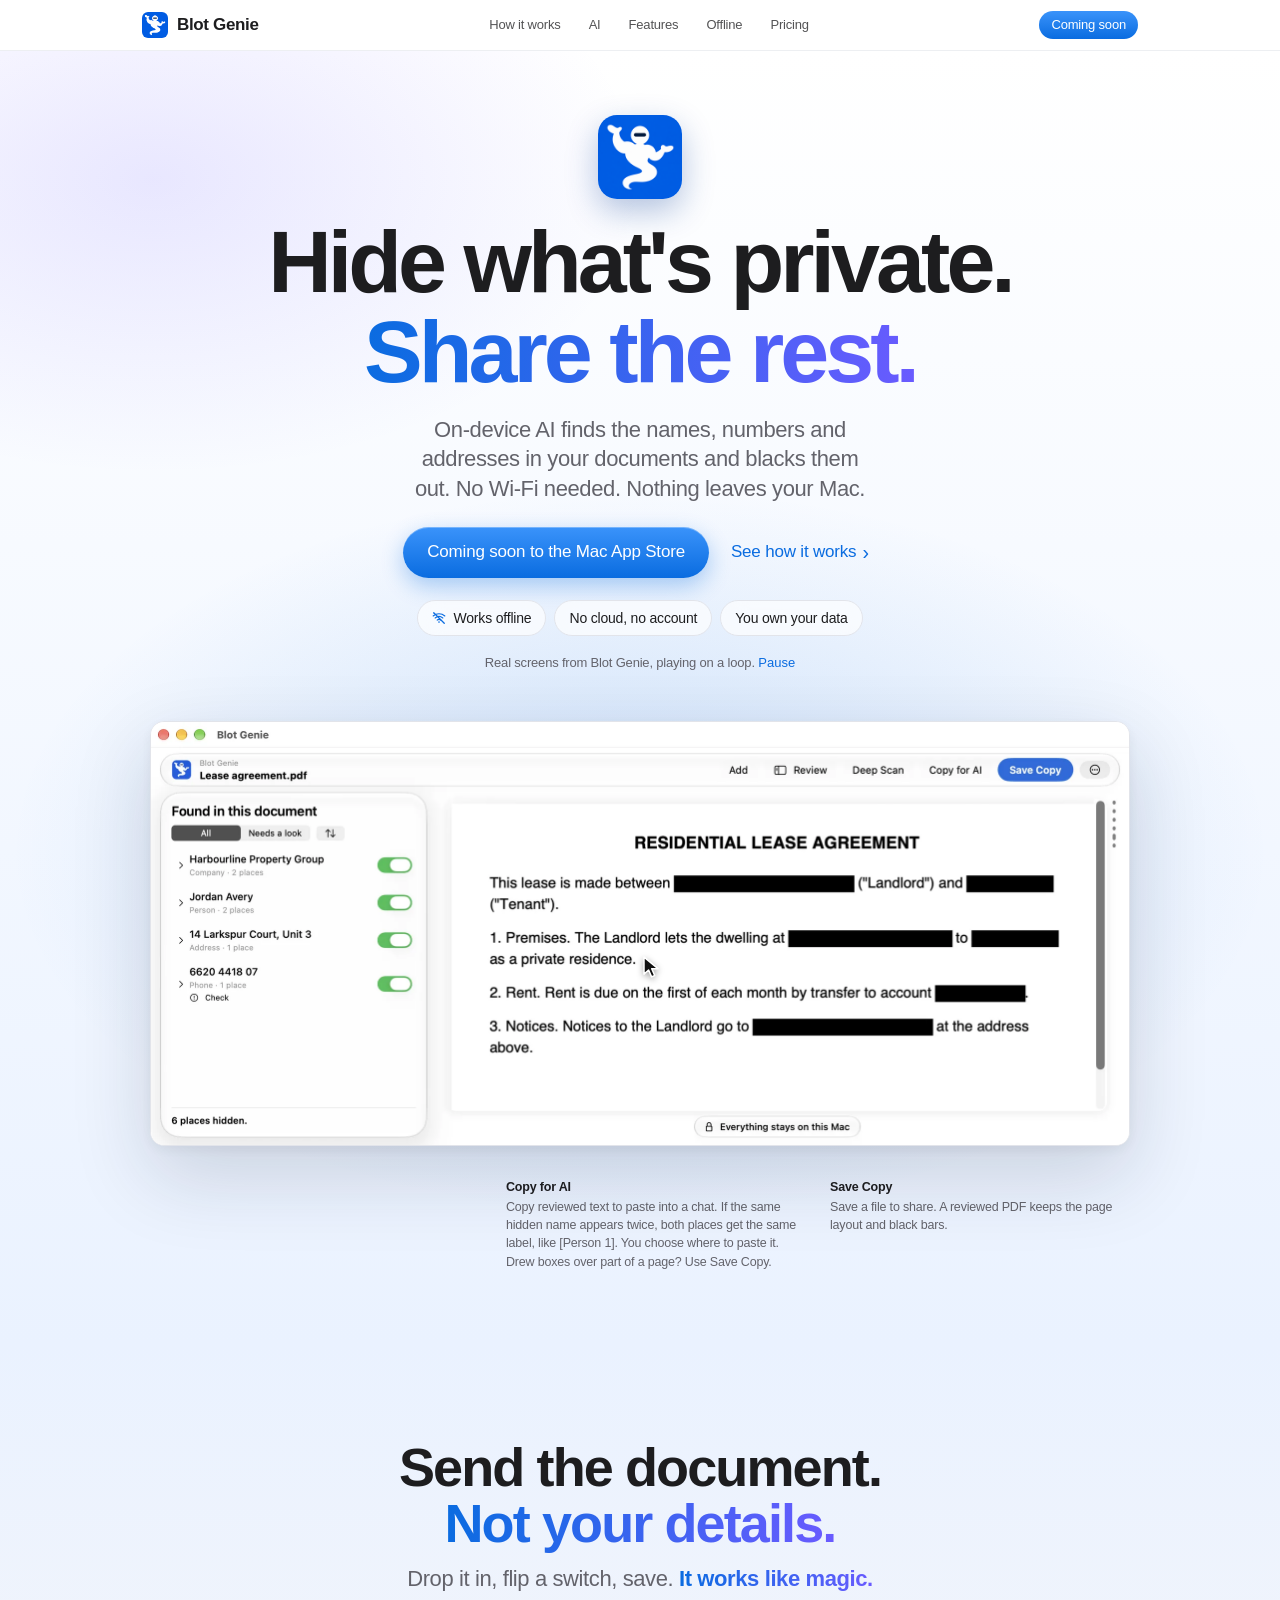
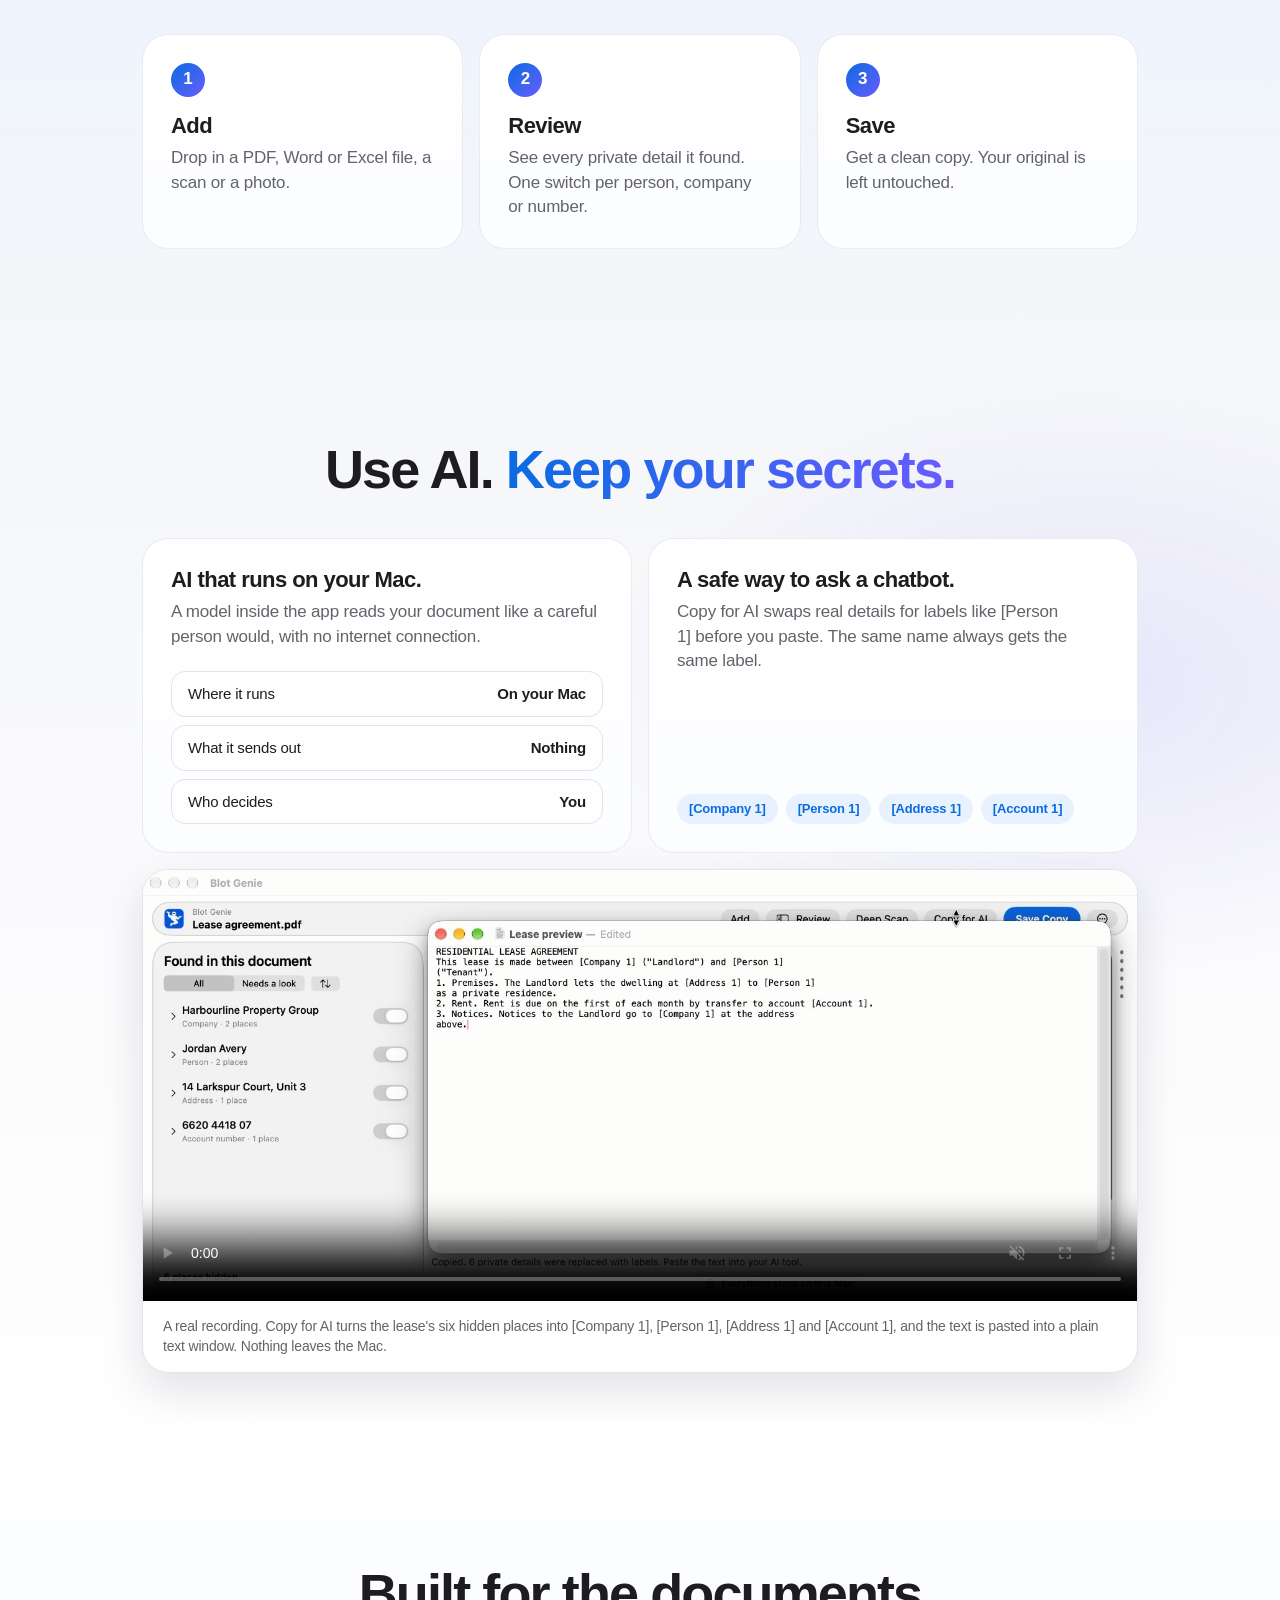
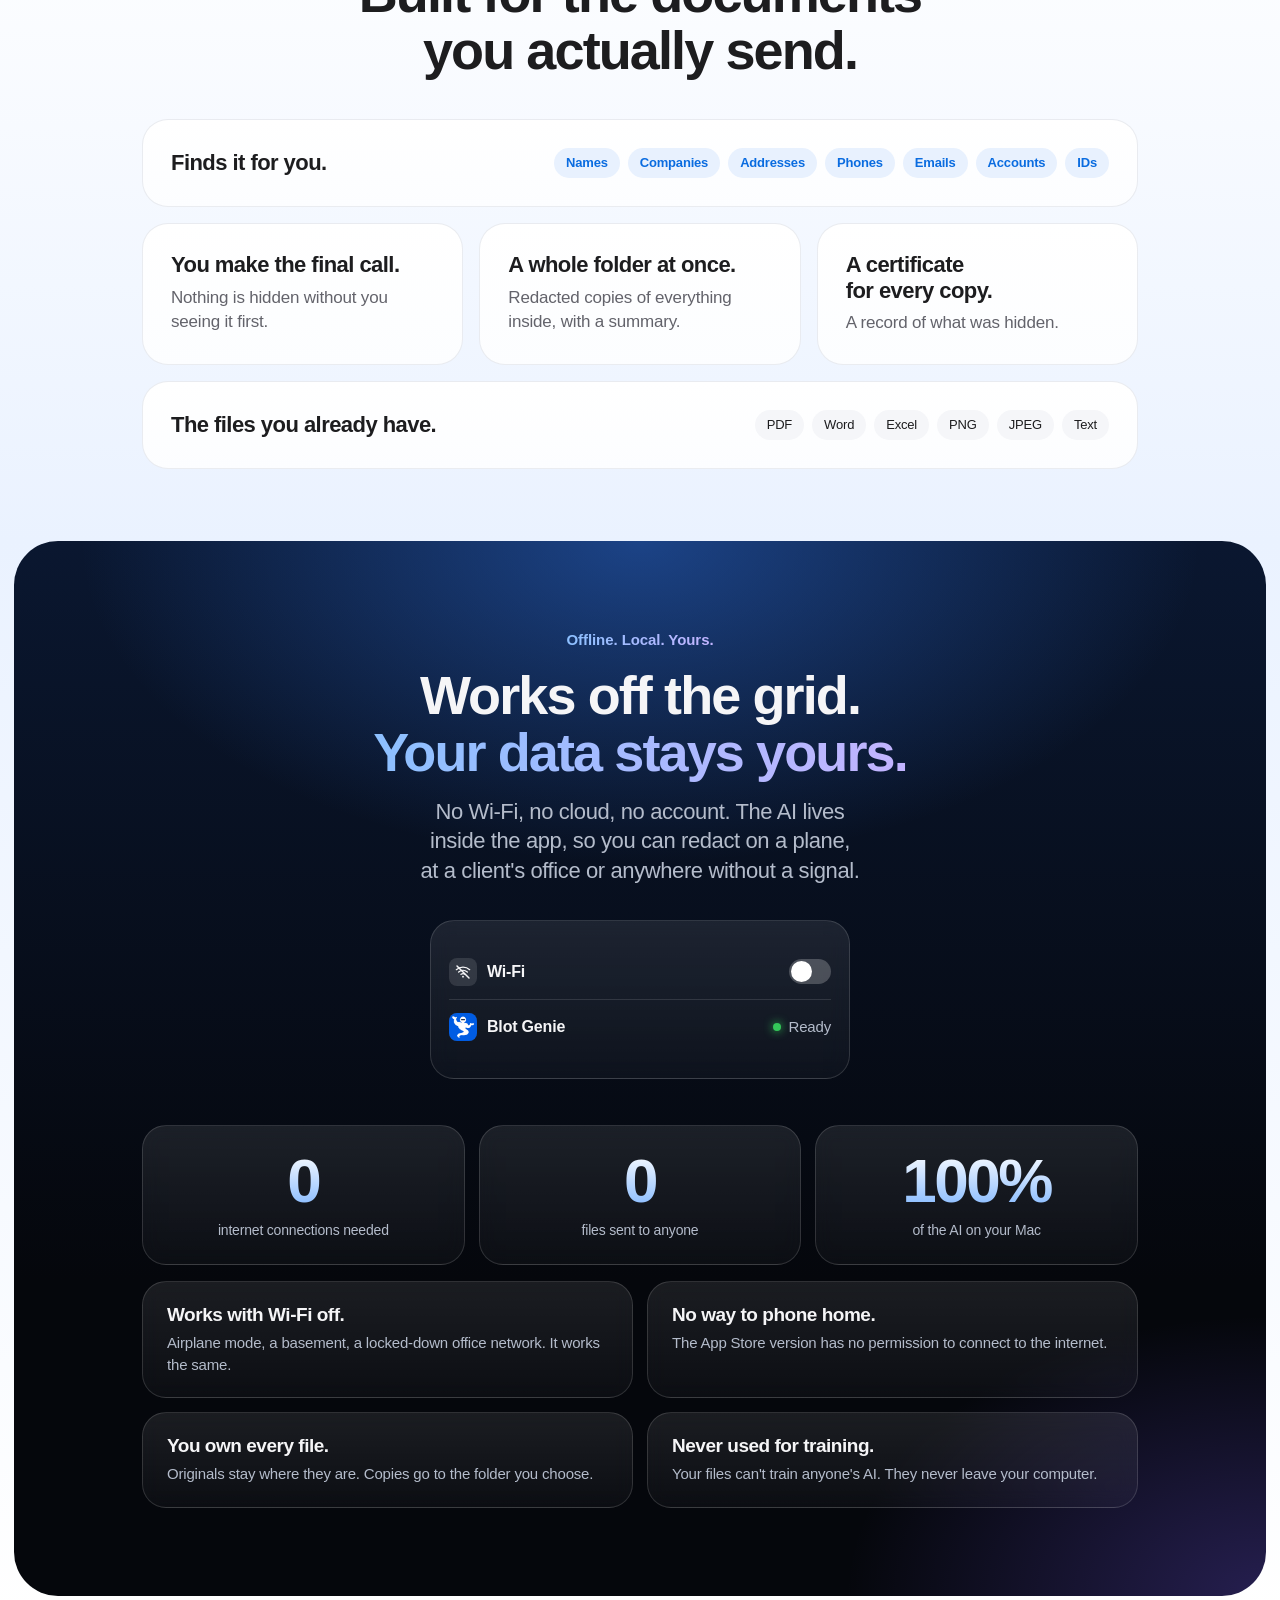
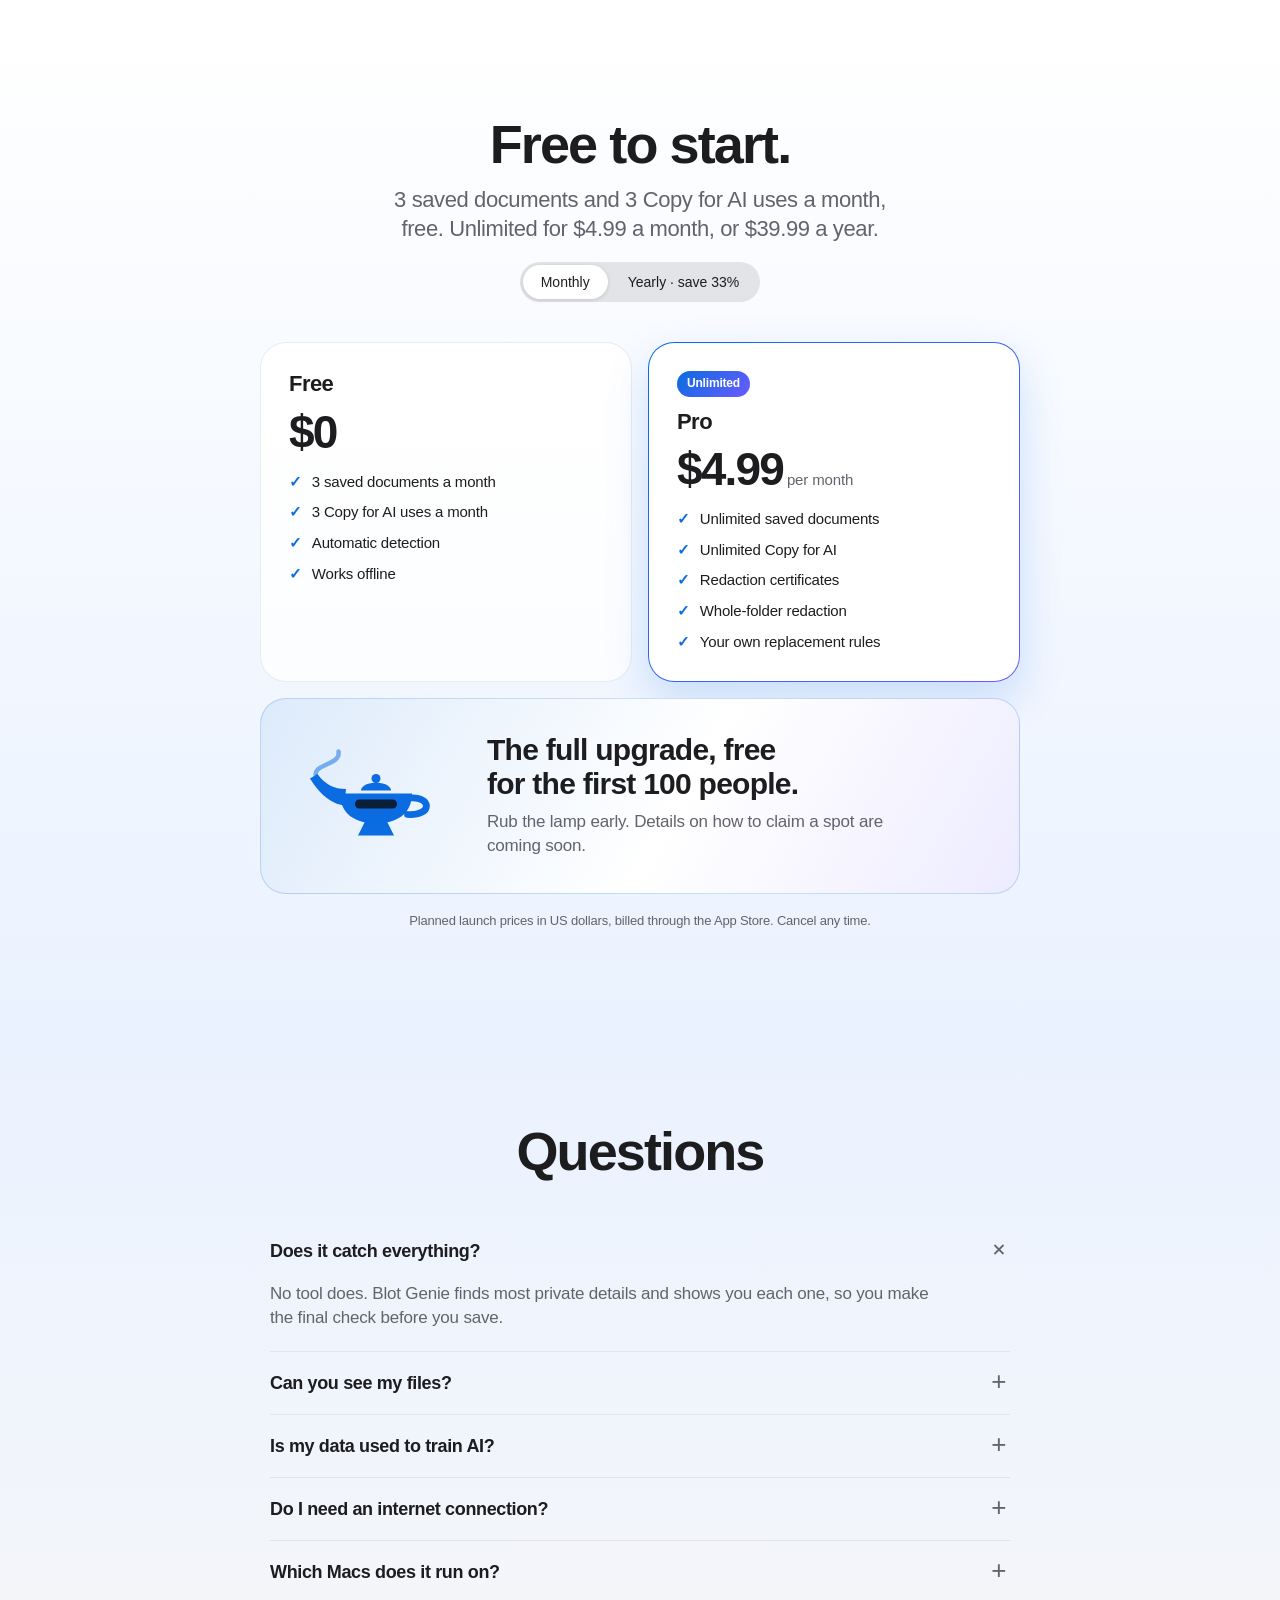
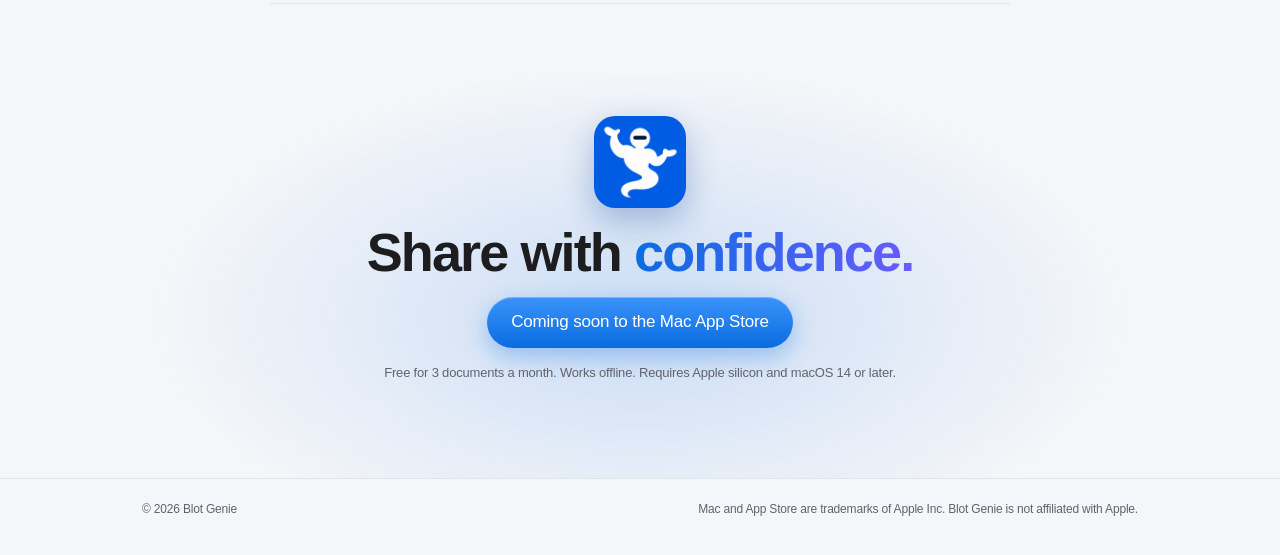
==== commit 97b2b7f0: "Add the real Copy for AI recording to the AI section" ====
--- a/index.html
+++ b/index.html
@@ -154,6 +154,10 @@
 .shot.on{opacity:1}
 @media (max-width:900px){.hints{flex-direction:column;align-items:stretch}.hints p{max-width:none}}
 
+.clip{grid-column:1/-1;margin:0;border-radius:26px;overflow:hidden;background:var(--surface);border:1px solid var(--line);box-shadow:0 18px 44px rgba(16,28,56,.12)}
+.clip video{display:block;width:100%;height:auto;aspect-ratio:1600/694;background:#fff}
+.clip figcaption{padding:14px 20px 16px;font-size:14px;line-height:1.45;color:var(--muted)}
+
 /* how: wash fading to neutral */
 #how{background:linear-gradient(180deg,var(--wash) 0%,var(--alt) 100%)}
 .steps{display:grid;grid-template-columns:repeat(3,minmax(0,1fr));gap:16px;list-style:none;margin:0;padding:0;counter-reset:n}
@@ -332,12 +336,13 @@
       </div>
       <div class="card rise">
         <h3>A safe way to ask a chatbot.</h3>
-        <p class="muted">Copy for AI swaps real details for stand-ins before you paste.</p>
-        <div class="chat" aria-label="Example chat with stand-ins">
-          <p class="you">Can <em>[Company 1]</em> raise the rent on <em>[Person 1]</em> before the lease ends?</p>
-          <p class="bot">Check the lease for a rent review clause. That decides what <em>[Company 1]</em> can do.</p>
-        </div>
-      </div>
+        <p class="muted">Copy for AI swaps real details for labels like [Person 1] before you paste. The same name always gets the same label.</p>
+        <div class="tags" style="margin-top:auto;padding-top:18px" aria-label="Labels from the sample lease"><span class="tag">[Company 1]</span><span class="tag">[Person 1]</span><span class="tag">[Address 1]</span><span class="tag">[Account 1]</span></div>
+      </div>
+      <figure class="clip rise">
+        <video id="aiclip" src="copy-for-ai.mp4" poster="copy-for-ai-poster.jpg" width="1600" height="694" muted loop playsinline autoplay preload="metadata" aria-label="Recording: Copy for AI on the sample lease, then pasting the labelled text into a text window."></video>
+        <figcaption>A real recording. Copy for AI turns the lease's six hidden places into [Company 1], [Person 1], [Address 1] and [Account 1], and the text is pasted into a plain text window. Nothing leaves the Mac.</figcaption>
+      </figure>
     </div>
   </div>
 </section>
@@ -493,6 +498,17 @@
   function pause() { run++; btn.textContent = 'Play'; cur.style.opacity = 0; cur.classList.remove('drag'); }
   btn.addEventListener('click', function () { btn.textContent === 'Pause' ? pause() : play(); });
   var calm = window.matchMedia && window.matchMedia('(prefers-reduced-motion: reduce)').matches;
+  var clip = document.getElementById('aiclip');
+  if (calm) { clip.removeAttribute('autoplay'); clip.pause(); clip.controls = true; }
+  else {
+    // Play while on screen; if the browser blocks autoplay, show the controls so a tap starts it.
+    var tryPlay = function () { var p = clip.play(); if (p && p.catch) p.catch(function () { clip.controls = true; }); };
+    if ('IntersectionObserver' in window) {
+      new IntersectionObserver(function (es) {
+        es.forEach(function (e) { if (e.isIntersecting) tryPlay(); else clip.pause(); });
+      }, { threshold: 0.25 }).observe(clip);
+    } else { tryPlay(); }
+  }
   if (calm) { show('review'); btn.textContent = 'Play'; }
   else if ('IntersectionObserver' in window) {
     var started = false;
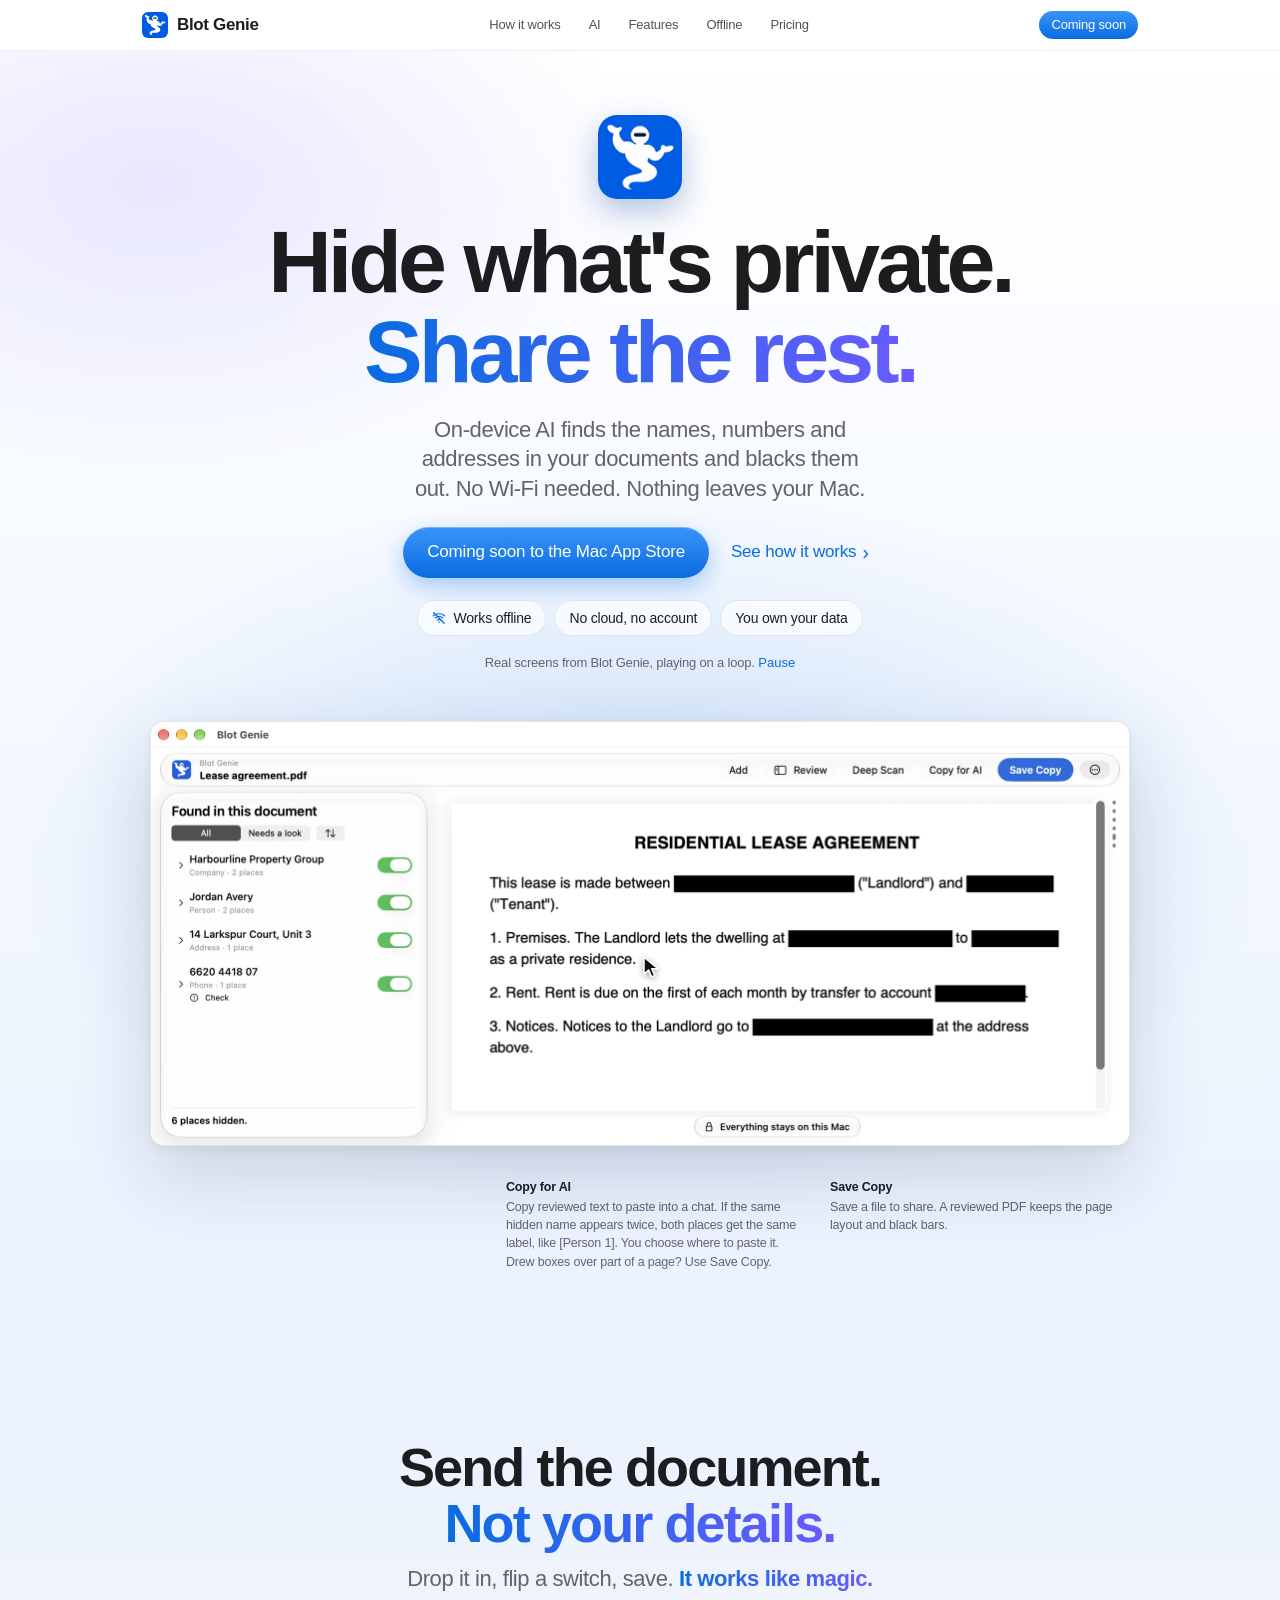
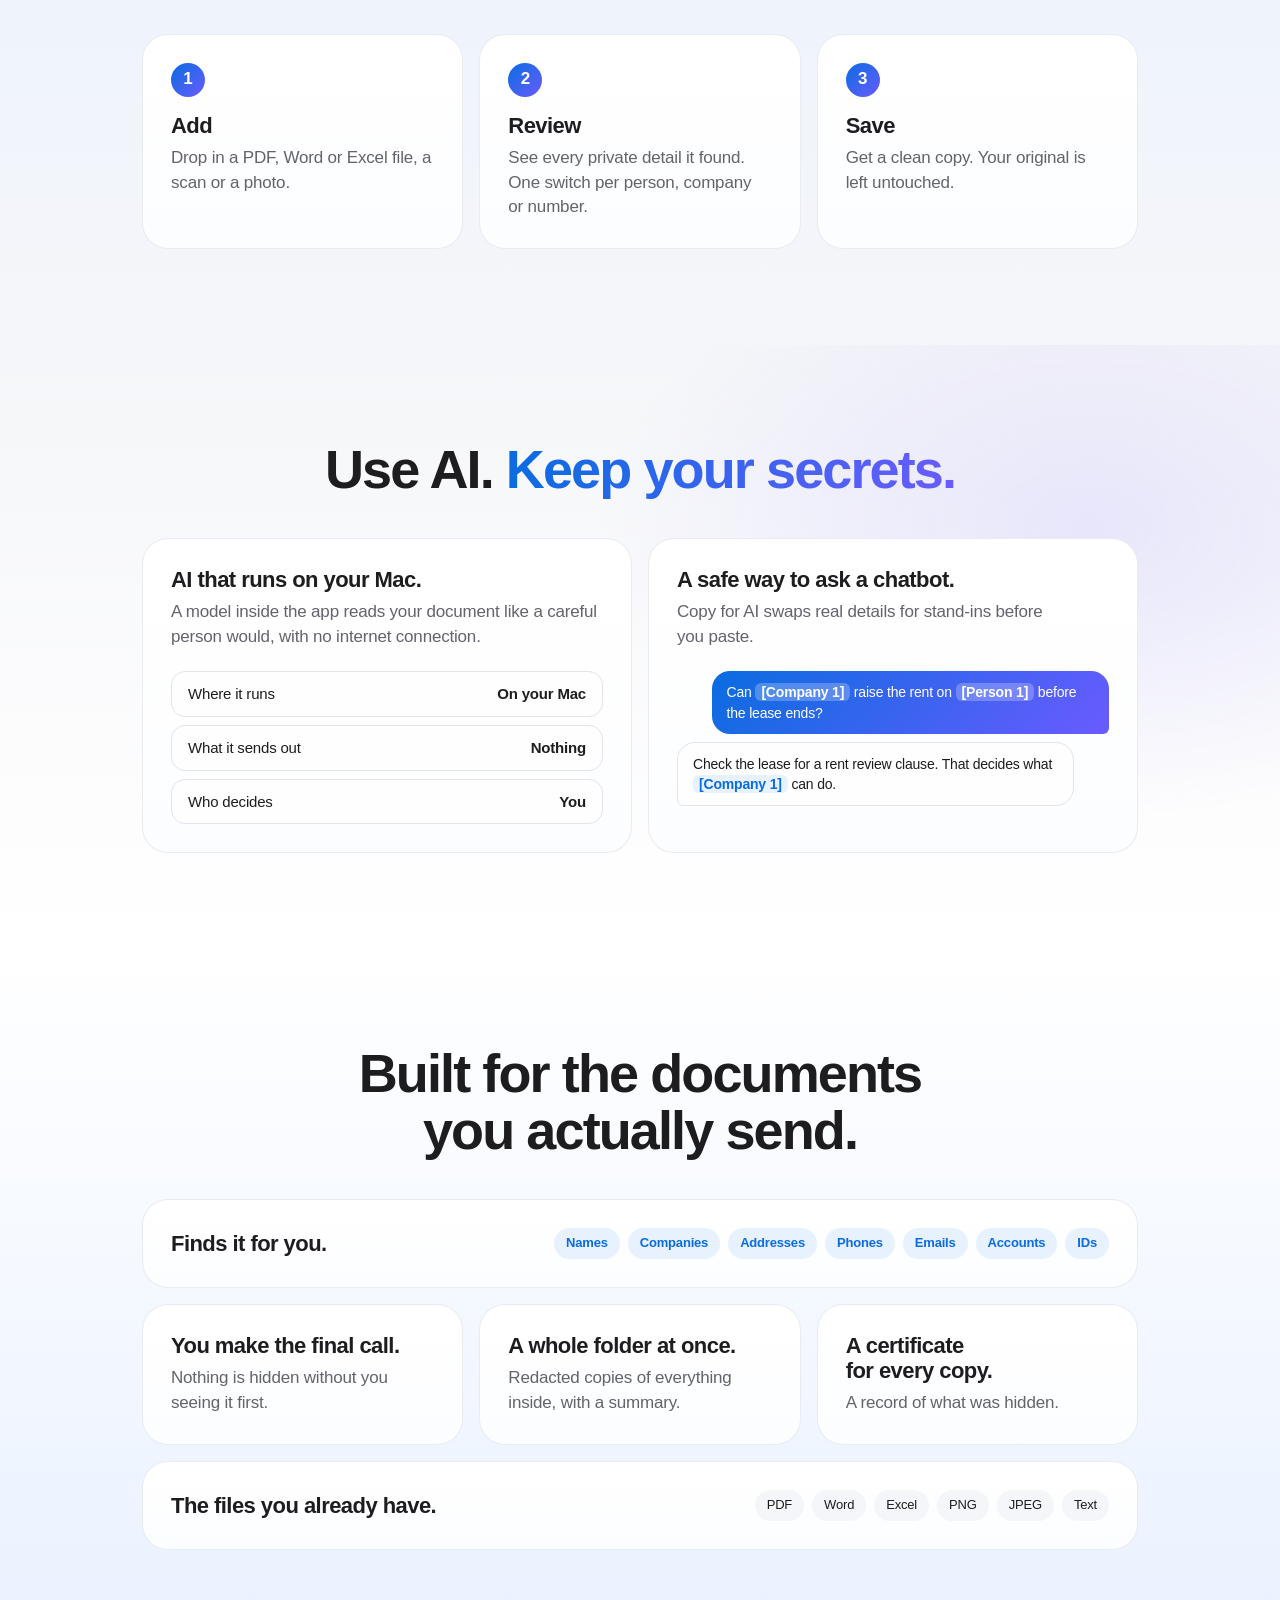
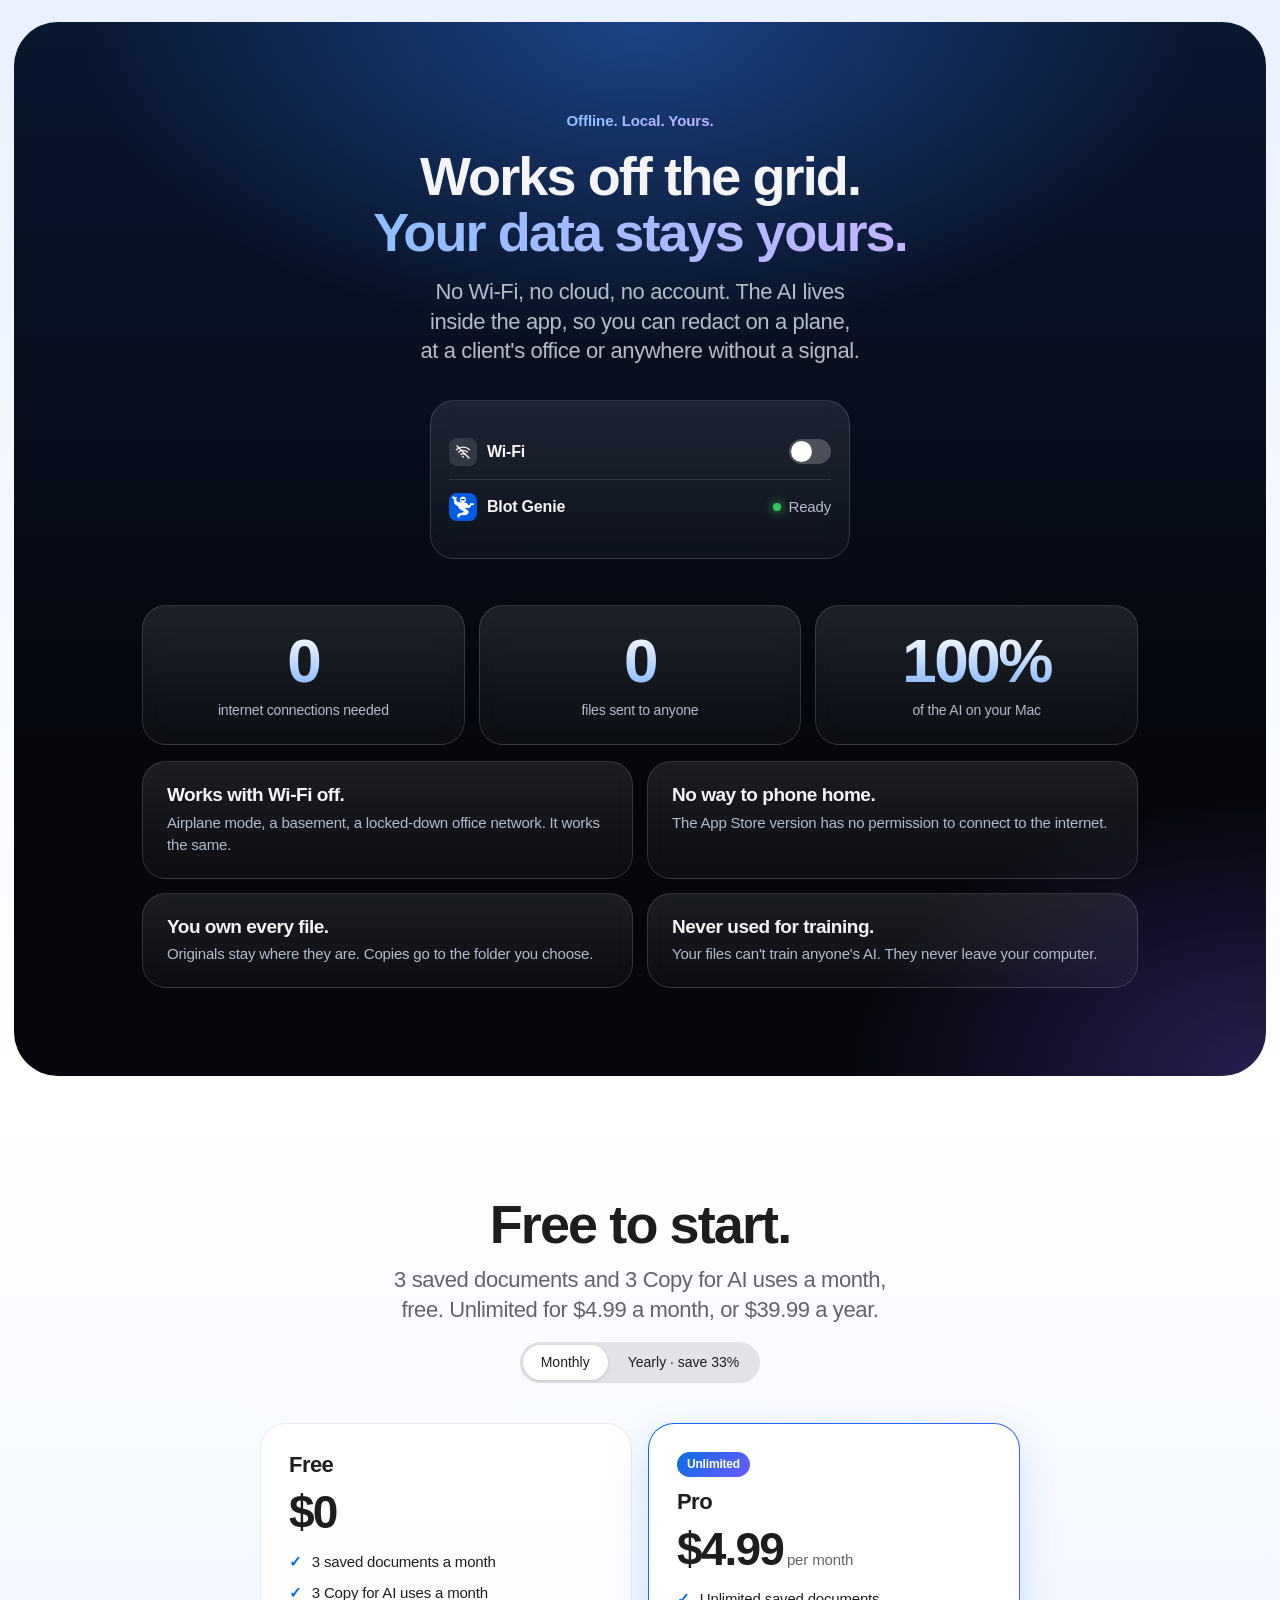
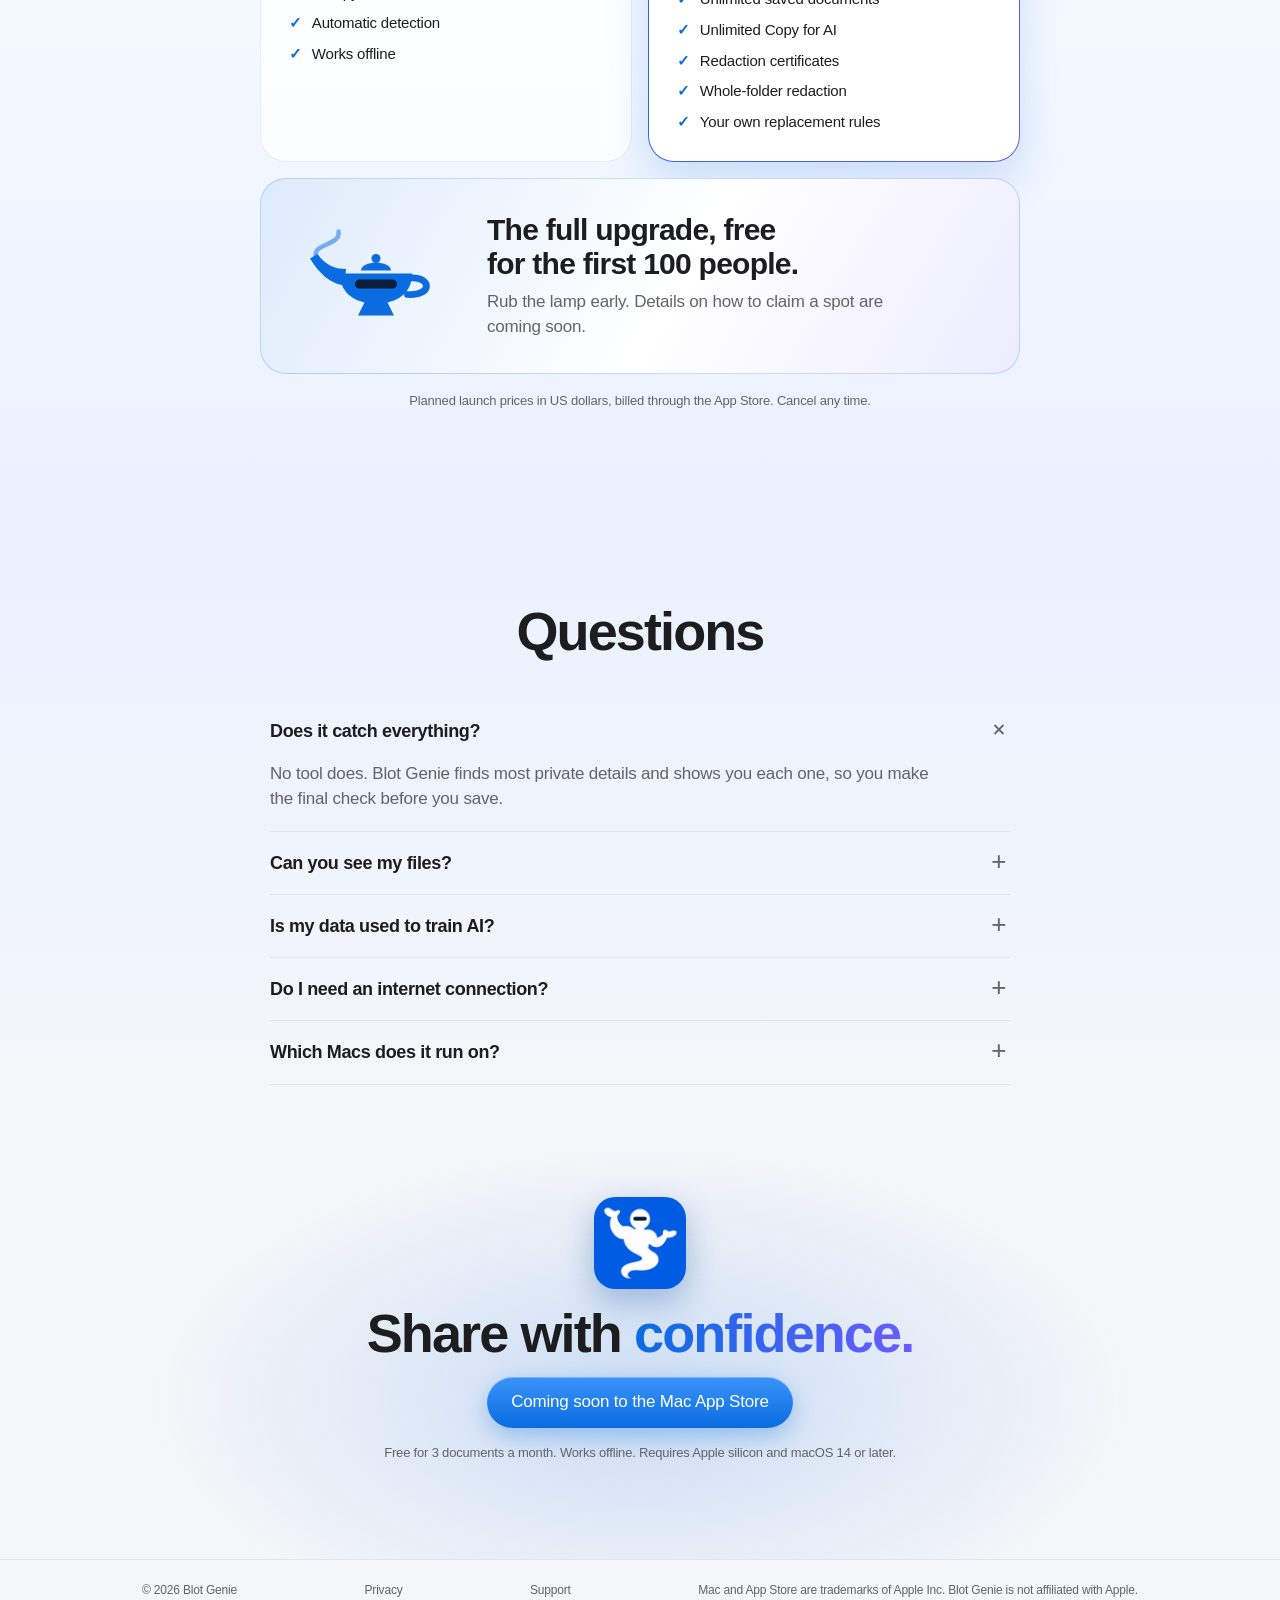
==== commit 30093ddf: "Add privacy policy and support pages for the App Store listing Co-Authored-By: Claude Opus 5.5 <nore" ====
--- a/index.html
+++ b/index.html
@@ -154,10 +154,6 @@
 .shot.on{opacity:1}
 @media (max-width:900px){.hints{flex-direction:column;align-items:stretch}.hints p{max-width:none}}
 
-.clip{grid-column:1/-1;margin:0;border-radius:26px;overflow:hidden;background:var(--surface);border:1px solid var(--line);box-shadow:0 18px 44px rgba(16,28,56,.12)}
-.clip video{display:block;width:100%;height:auto;aspect-ratio:1600/694;background:#fff}
-.clip figcaption{padding:14px 20px 16px;font-size:14px;line-height:1.45;color:var(--muted)}
-
 /* how: wash fading to neutral */
 #how{background:linear-gradient(180deg,var(--wash) 0%,var(--alt) 100%)}
 .steps{display:grid;grid-template-columns:repeat(3,minmax(0,1fr));gap:16px;list-style:none;margin:0;padding:0;counter-reset:n}
@@ -336,13 +332,12 @@
       </div>
       <div class="card rise">
         <h3>A safe way to ask a chatbot.</h3>
-        <p class="muted">Copy for AI swaps real details for labels like [Person 1] before you paste. The same name always gets the same label.</p>
-        <div class="tags" style="margin-top:auto;padding-top:18px" aria-label="Labels from the sample lease"><span class="tag">[Company 1]</span><span class="tag">[Person 1]</span><span class="tag">[Address 1]</span><span class="tag">[Account 1]</span></div>
-      </div>
-      <figure class="clip rise">
-        <video id="aiclip" src="copy-for-ai.mp4" poster="copy-for-ai-poster.jpg" width="1600" height="694" muted loop playsinline autoplay preload="metadata" aria-label="Recording: Copy for AI on the sample lease, then pasting the labelled text into a text window."></video>
-        <figcaption>A real recording. Copy for AI turns the lease's six hidden places into [Company 1], [Person 1], [Address 1] and [Account 1], and the text is pasted into a plain text window. Nothing leaves the Mac.</figcaption>
-      </figure>
+        <p class="muted">Copy for AI swaps real details for stand-ins before you paste.</p>
+        <div class="chat" aria-label="Example chat with stand-ins">
+          <p class="you">Can <em>[Company 1]</em> raise the rent on <em>[Person 1]</em> before the lease ends?</p>
+          <p class="bot">Check the lease for a rent review clause. That decides what <em>[Company 1]</em> can do.</p>
+        </div>
+      </div>
     </div>
   </div>
 </section>
@@ -461,6 +456,8 @@
 <footer>
   <div class="wrap">
     <span>© 2026 Blot Genie</span>
+    <a href="/privacy.html" style="color:inherit">Privacy</a>
+    <a href="/support.html" style="color:inherit">Support</a>
     <span>Mac and App Store are trademarks of Apple Inc. Blot Genie is not affiliated with Apple.</span>
   </div>
 </footer>
@@ -498,17 +495,6 @@
   function pause() { run++; btn.textContent = 'Play'; cur.style.opacity = 0; cur.classList.remove('drag'); }
   btn.addEventListener('click', function () { btn.textContent === 'Pause' ? pause() : play(); });
   var calm = window.matchMedia && window.matchMedia('(prefers-reduced-motion: reduce)').matches;
-  var clip = document.getElementById('aiclip');
-  if (calm) { clip.removeAttribute('autoplay'); clip.pause(); clip.controls = true; }
-  else {
-    // Play while on screen; if the browser blocks autoplay, show the controls so a tap starts it.
-    var tryPlay = function () { var p = clip.play(); if (p && p.catch) p.catch(function () { clip.controls = true; }); };
-    if ('IntersectionObserver' in window) {
-      new IntersectionObserver(function (es) {
-        es.forEach(function (e) { if (e.isIntersecting) tryPlay(); else clip.pause(); });
-      }, { threshold: 0.25 }).observe(clip);
-    } else { tryPlay(); }
-  }
   if (calm) { show('review'); btn.textContent = 'Play'; }
   else if ('IntersectionObserver' in window) {
     var started = false;
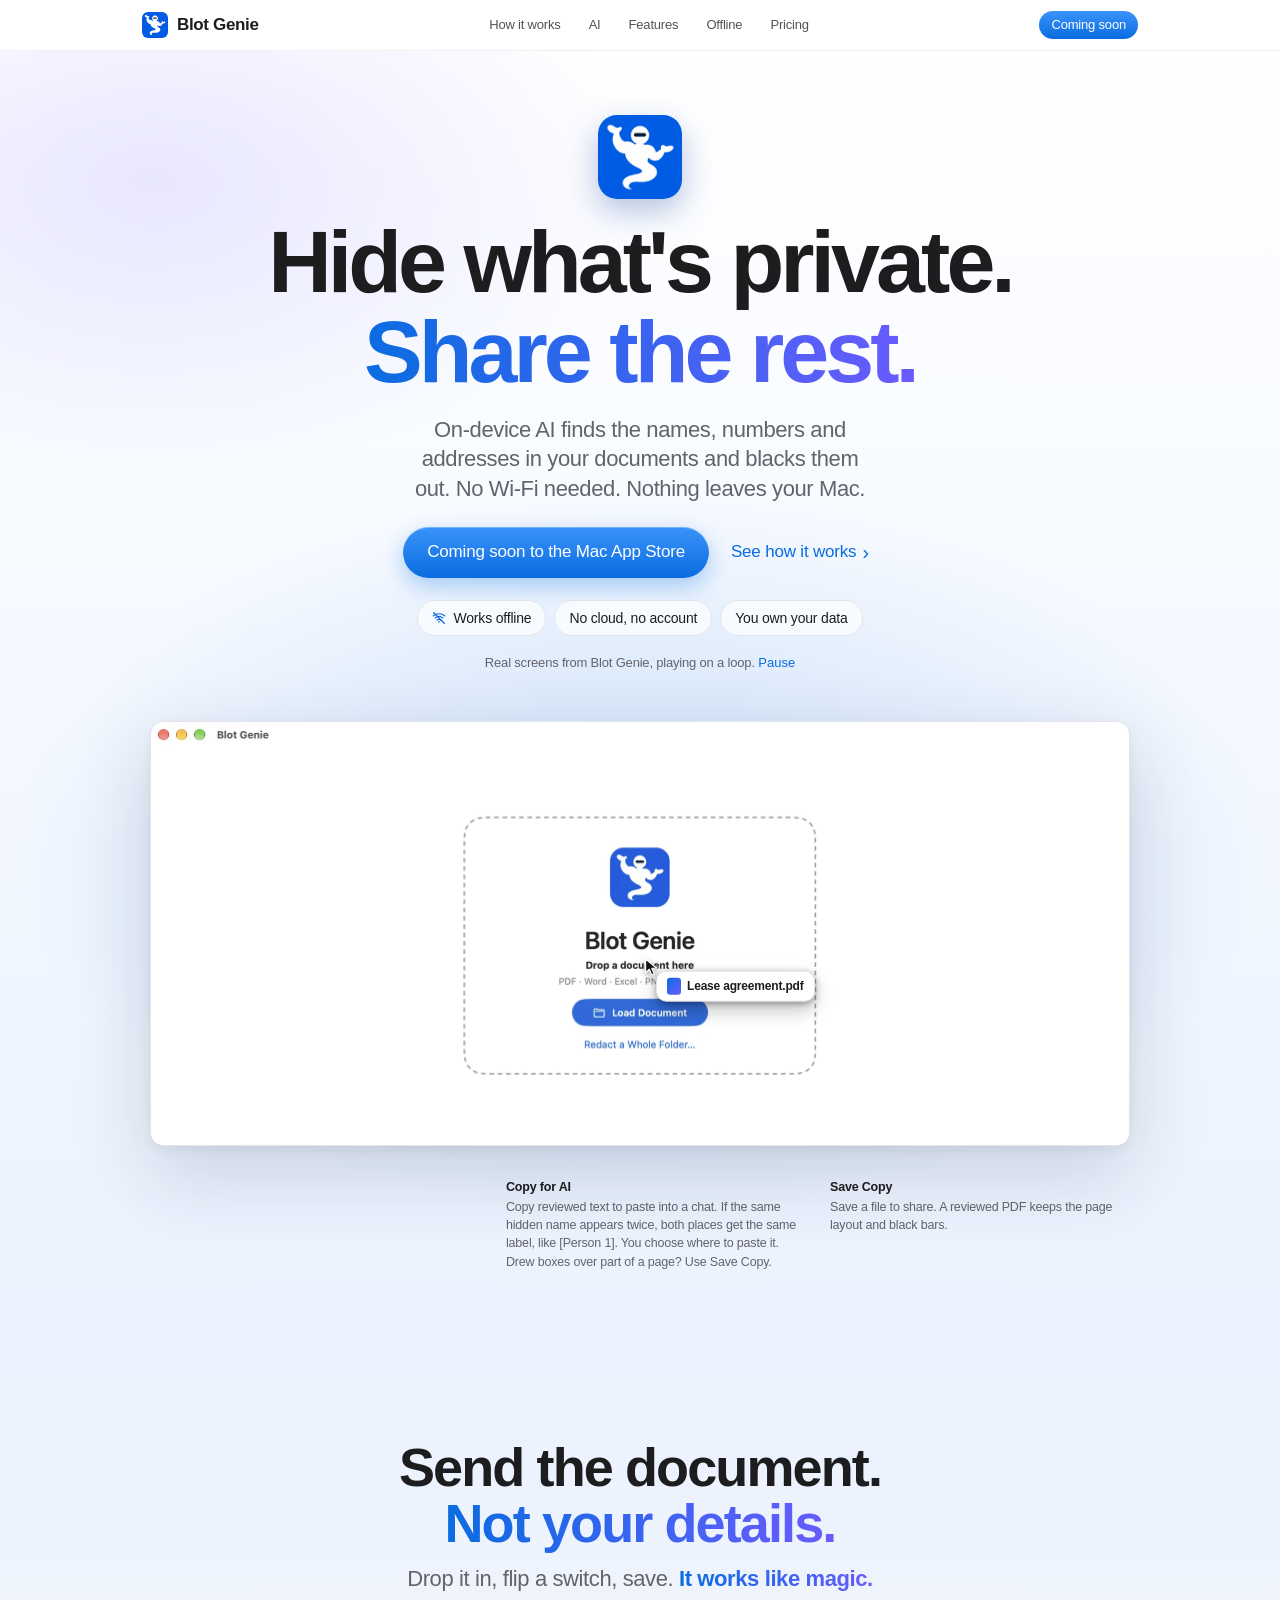
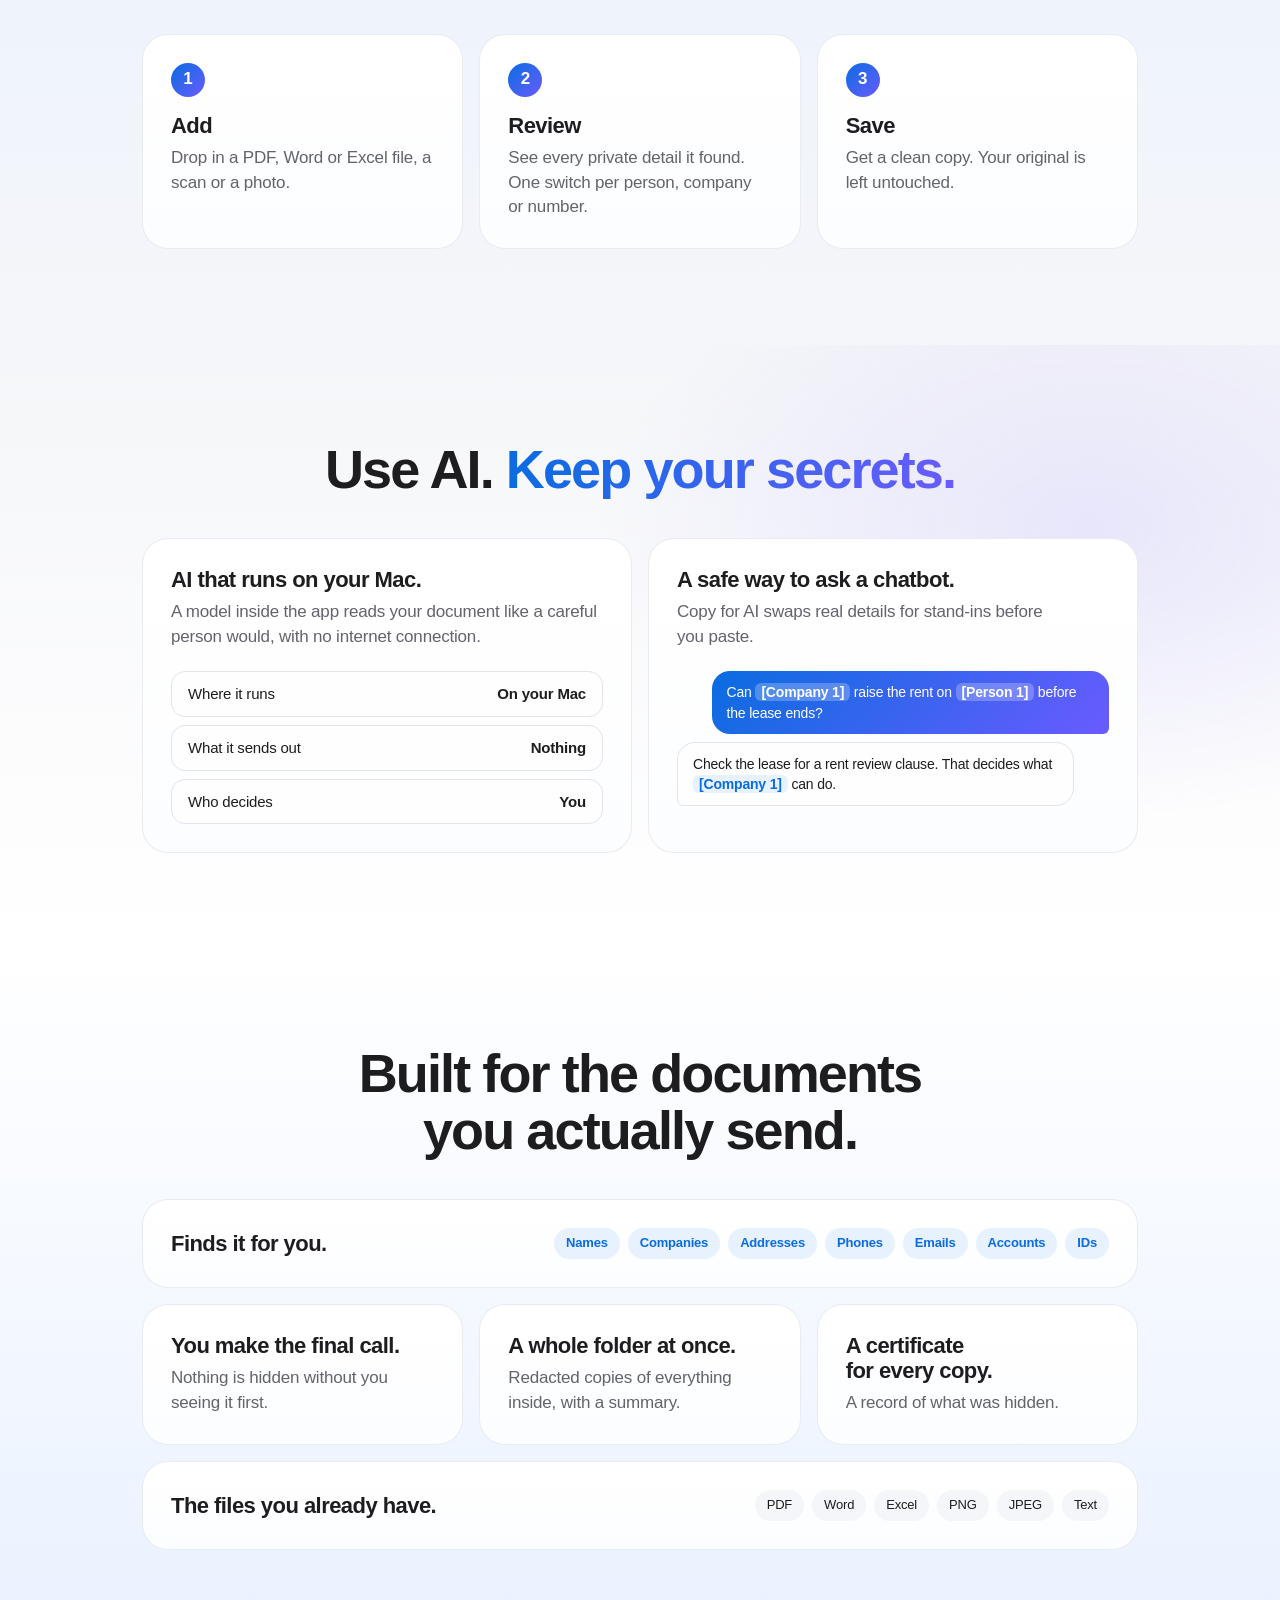
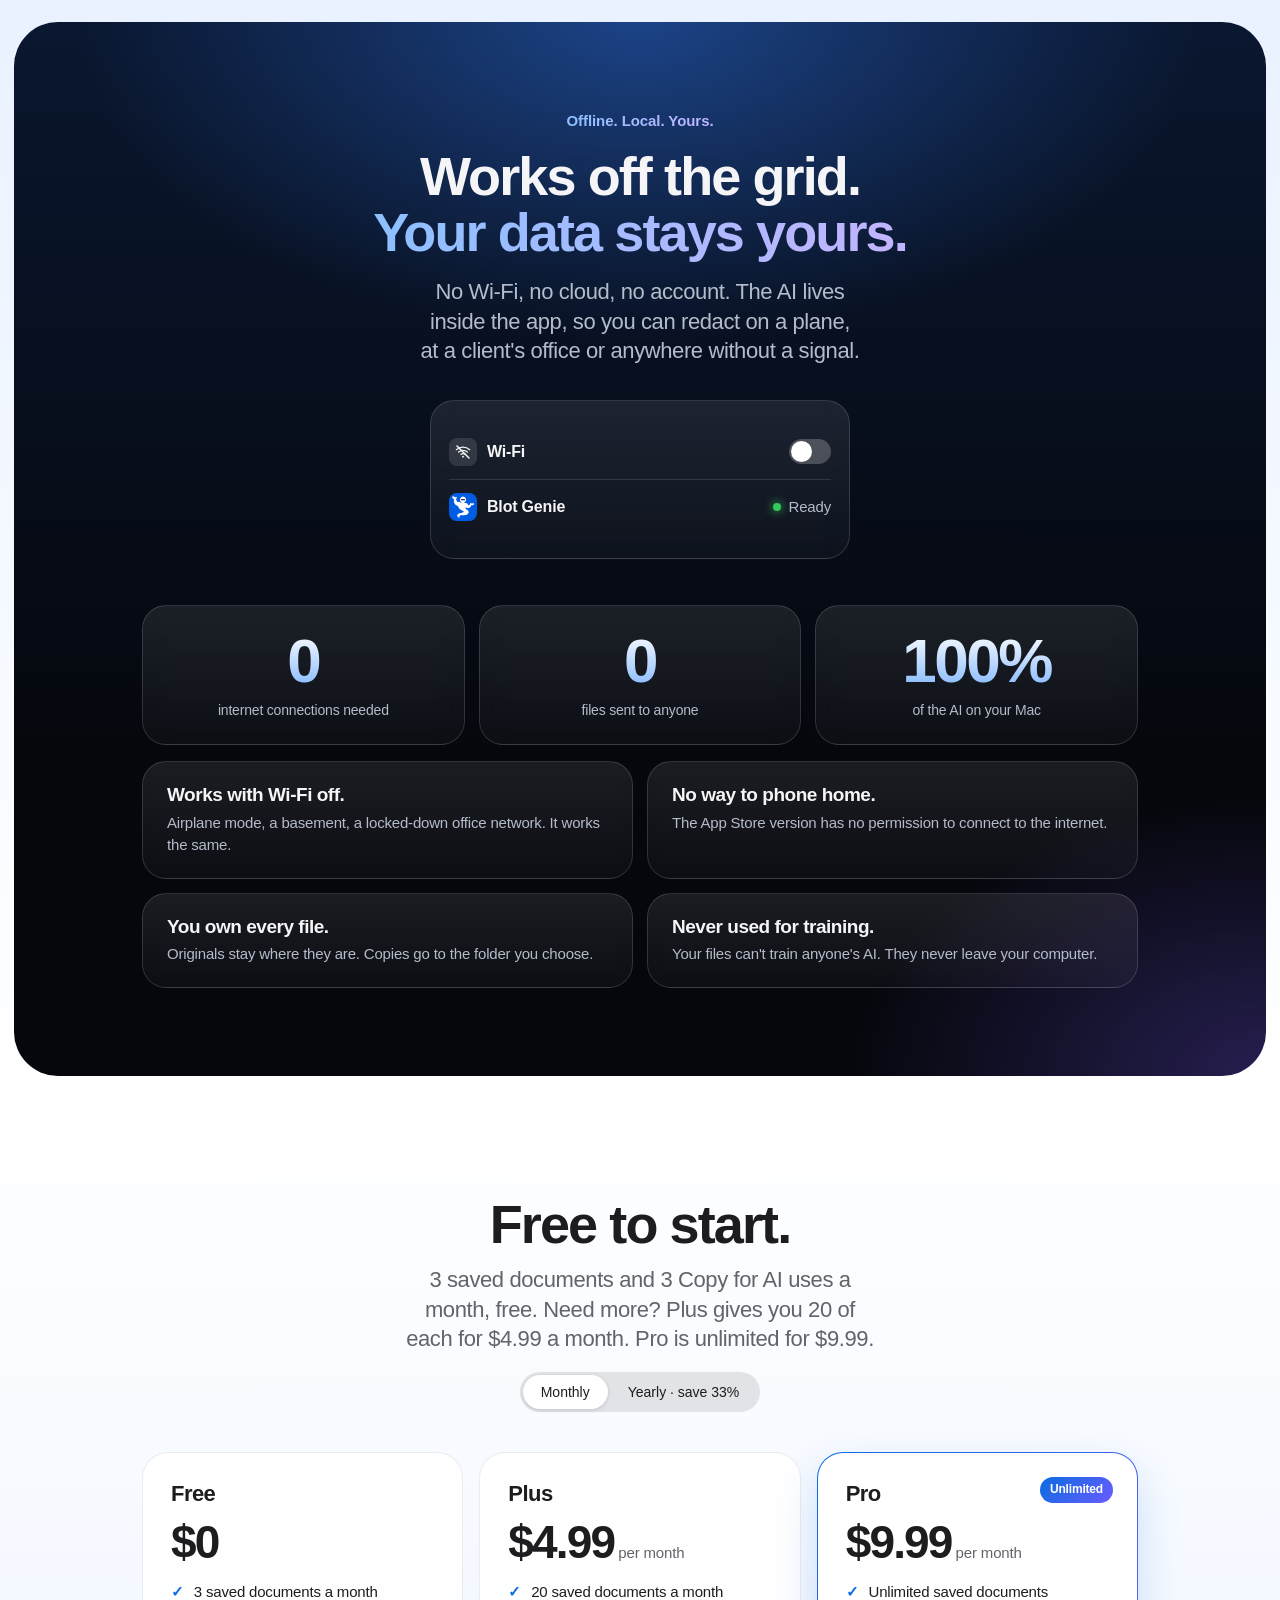
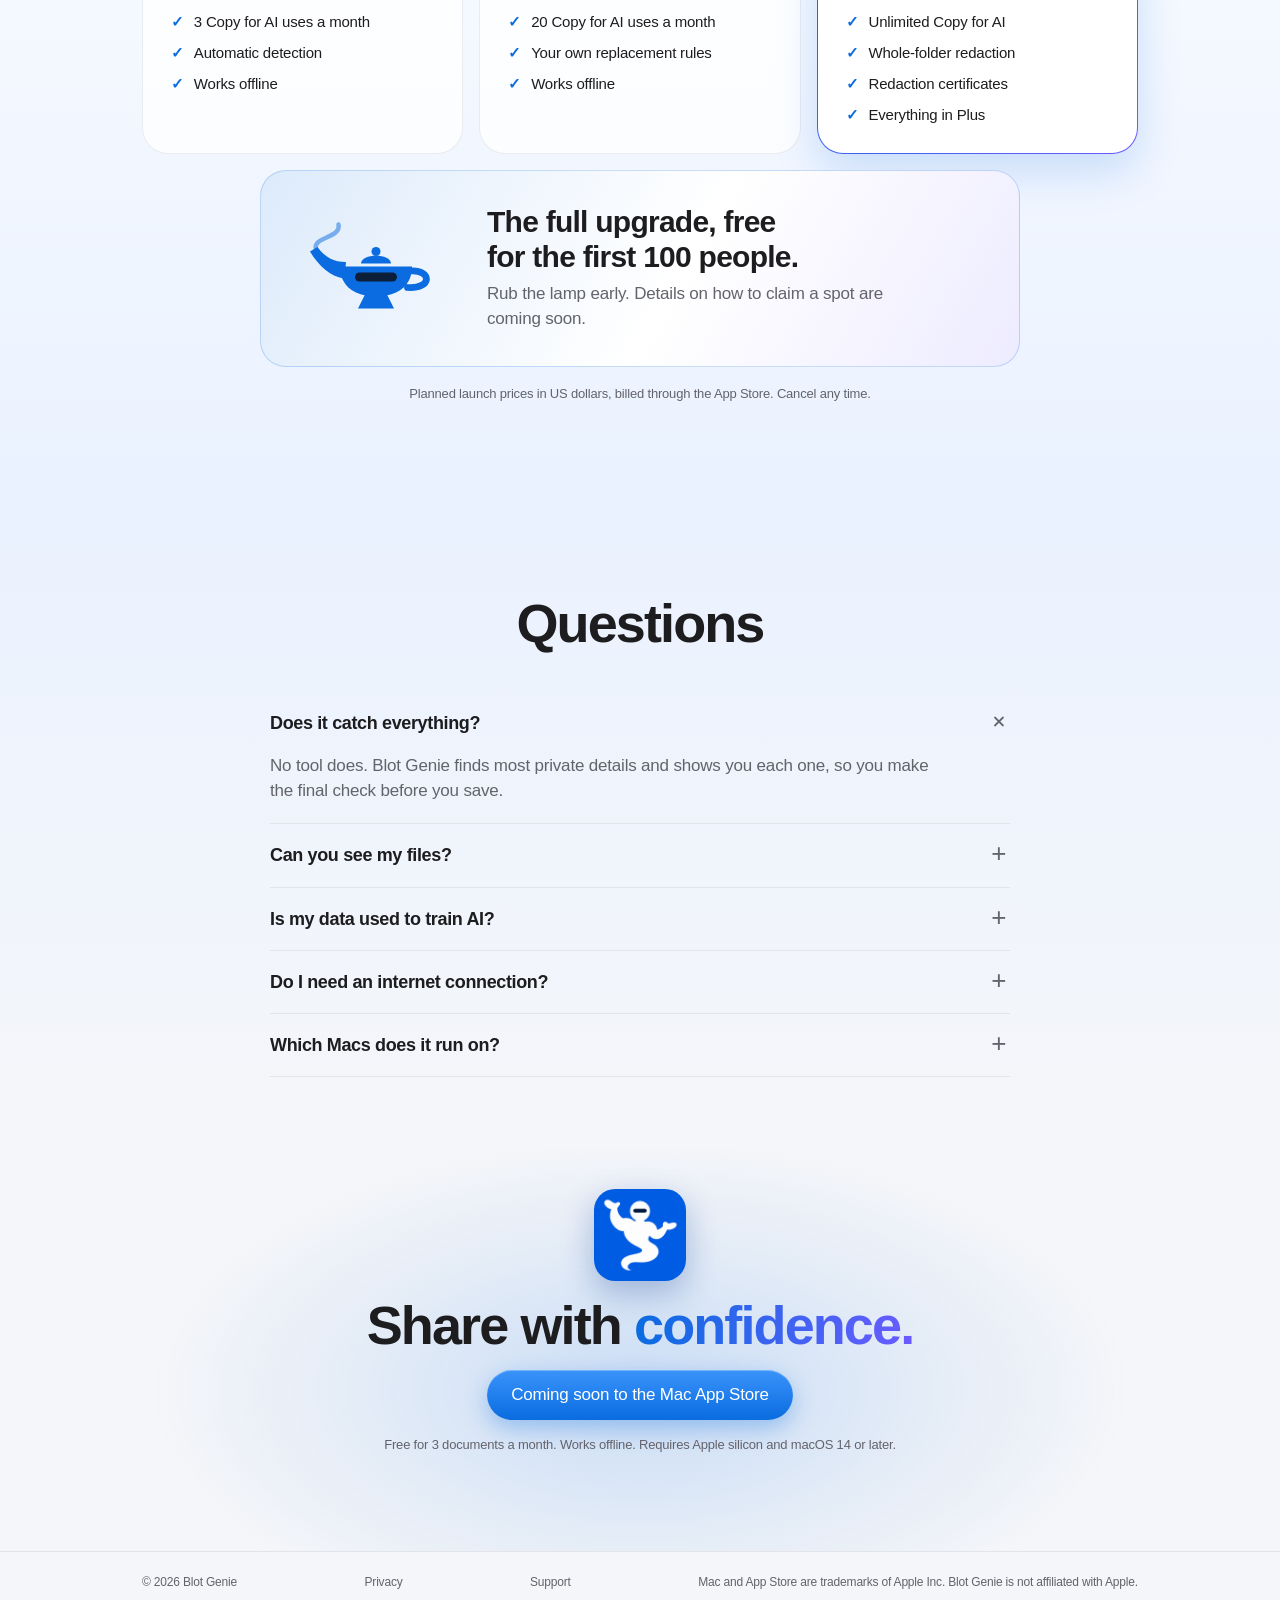
==== commit bc824eae: "Show Free, Plus and Pro plans Co-Authored-By: Claude Opus 5.5 <noreply@anthropic.com> Claude-Session" ====
--- a/index.html
+++ b/index.html
@@ -206,8 +206,8 @@
 .seg{display:inline-flex;padding:3px;border-radius:999px;background:color-mix(in srgb,var(--muted) 16%,transparent);gap:2px;margin-top:6px}
 .seg button{font:inherit;font-size:14px;font-weight:500;padding:7px 18px;border-radius:999px;border:0;background:transparent;color:var(--ink);cursor:pointer;transition:background .25s,box-shadow .25s}
 .seg button[aria-pressed="true"]{background:var(--surface);box-shadow:0 1px 4px rgba(0,0,0,.14)}
-.plans{display:grid;grid-template-columns:repeat(2,minmax(0,1fr));gap:16px;max-width:760px;margin:0 auto}
-.plan{gap:12px}
+.plans{display:grid;grid-template-columns:repeat(3,minmax(0,1fr));gap:16px;max-width:1000px;margin:0 auto}
+.plan{gap:12px;position:relative}.plan .badge{position:absolute;top:24px;right:24px}
 .plan.best{border:1px solid transparent;background:linear-gradient(var(--surface),var(--surface)) padding-box,linear-gradient(135deg,var(--accent),var(--accent2)) border-box;box-shadow:0 18px 44px var(--glow)}
 .price{font-family:var(--display);font-size:46px;font-weight:700;letter-spacing:-0.04em;line-height:1;font-variant-numeric:tabular-nums}
 .price small{font-size:15px;font-weight:500;color:var(--muted);letter-spacing:-0.01em;margin-left:4px}
@@ -392,7 +392,7 @@
   <div class="wrap">
     <div class="head rise">
       <h2>Free to start.</h2>
-      <p class="lead">3 saved documents and 3 Copy for AI uses a month, free. Unlimited for $4.99 a month, or $39.99 a year.</p>
+      <p class="lead">3 saved documents and 3 Copy for AI uses a month, free. Need more? Plus gives you 20 of each for $4.99 a month. Pro is unlimited for $9.99.</p>
       <div class="seg" role="group" aria-label="Billing period">
         <button type="button" id="bill-month" aria-pressed="true">Monthly</button>
         <button type="button" id="bill-year" aria-pressed="false">Yearly · save 33%</button>
@@ -404,11 +404,16 @@
         <p class="price">$0</p>
         <ul><li>3 saved documents a month</li><li>3 Copy for AI uses a month</li><li>Automatic detection</li><li>Works offline</li></ul>
       </div>
+      <div class="card plan rise">
+        <h3>Plus</h3>
+        <p class="price"><span data-m="$4.99" data-y="$39.99">$4.99</span><small data-m="per month" data-y="per year">per month</small></p>
+        <ul><li>20 saved documents a month</li><li>20 Copy for AI uses a month</li><li>Your own replacement rules</li><li>Works offline</li></ul>
+      </div>
       <div class="card plan best rise">
         <span class="badge">Unlimited</span>
         <h3>Pro</h3>
-        <p class="price"><span data-m="$4.99" data-y="$39.99">$4.99</span><small data-m="per month" data-y="per year">per month</small></p>
-        <ul><li>Unlimited saved documents</li><li>Unlimited Copy for AI</li><li>Redaction certificates</li><li>Whole-folder redaction</li><li>Your own replacement rules</li></ul>
+        <p class="price"><span data-m="$9.99" data-y="$79.99">$9.99</span><small data-m="per month" data-y="per year">per month</small></p>
+        <ul><li>Unlimited saved documents</li><li>Unlimited Copy for AI</li><li>Whole-folder redaction</li><li>Redaction certificates</li><li>Everything in Plus</li></ul>
       </div>
     </div>
     <div class="offer rise">
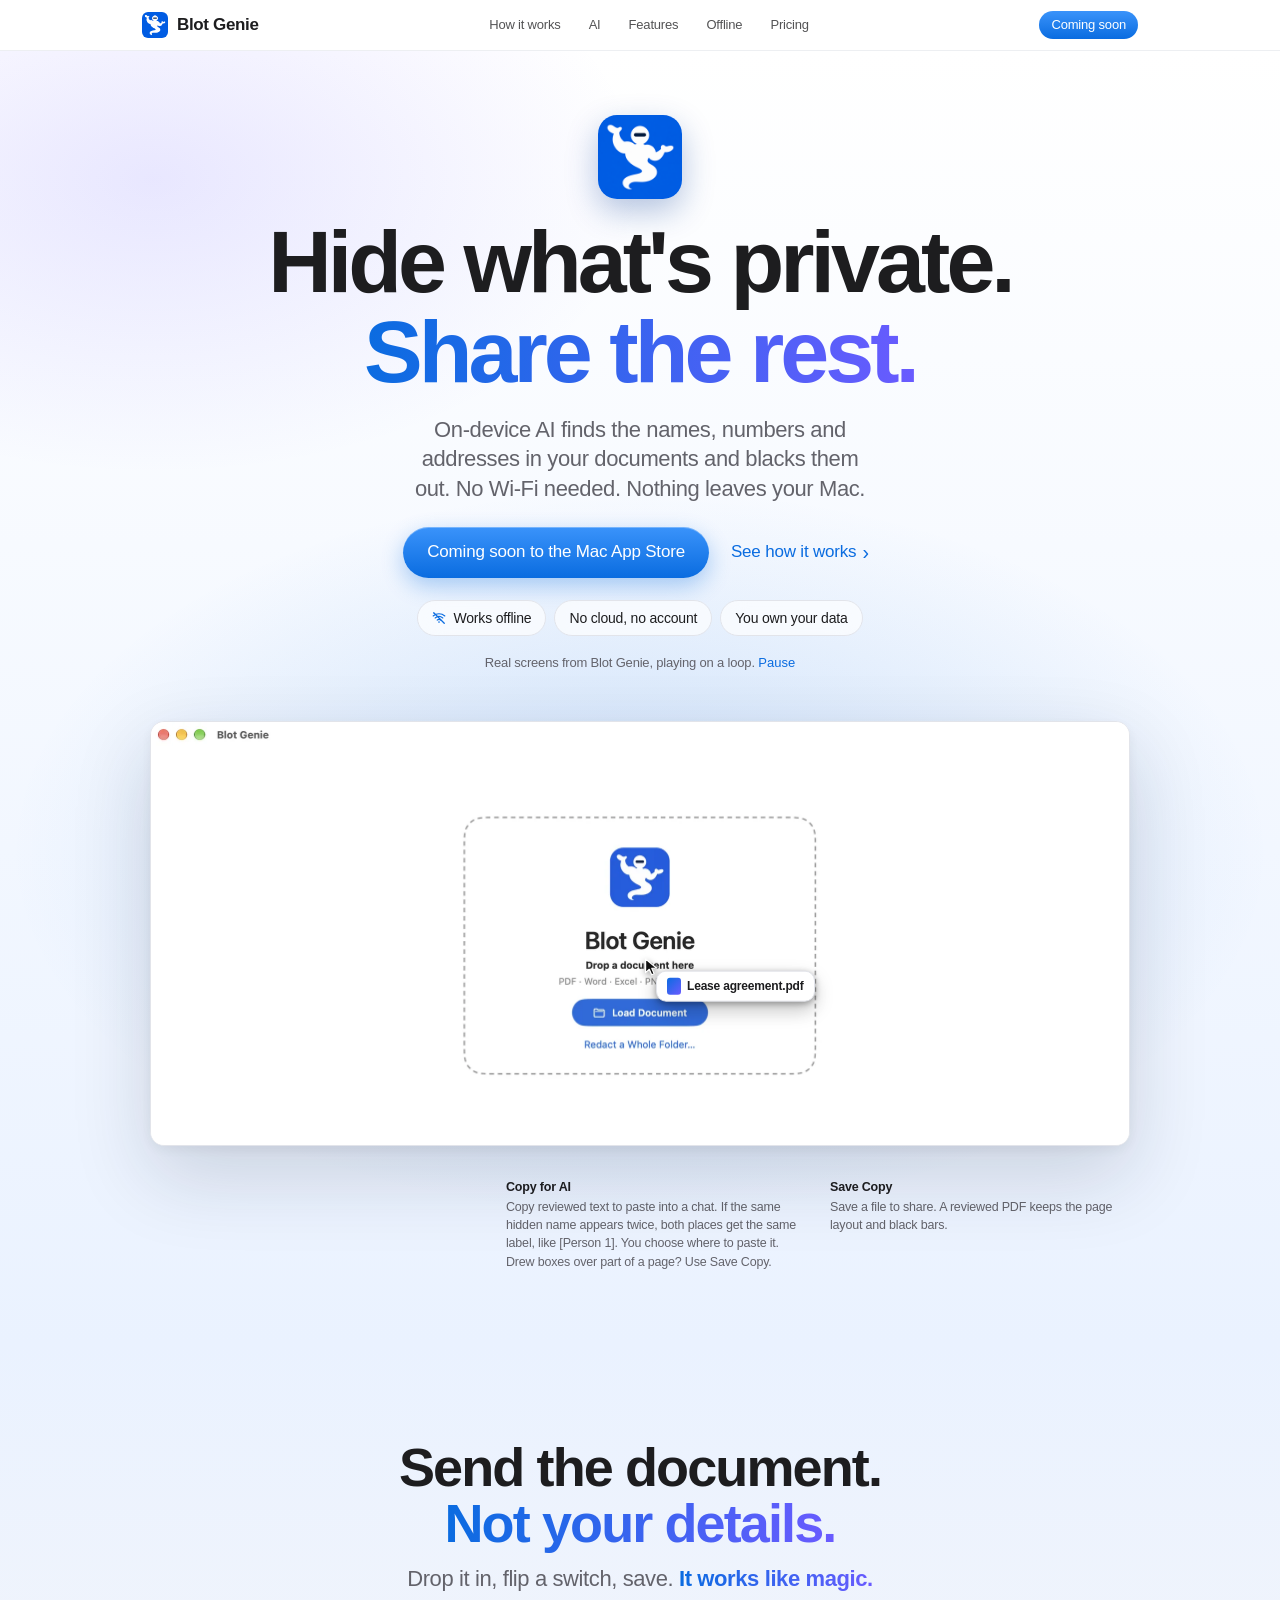
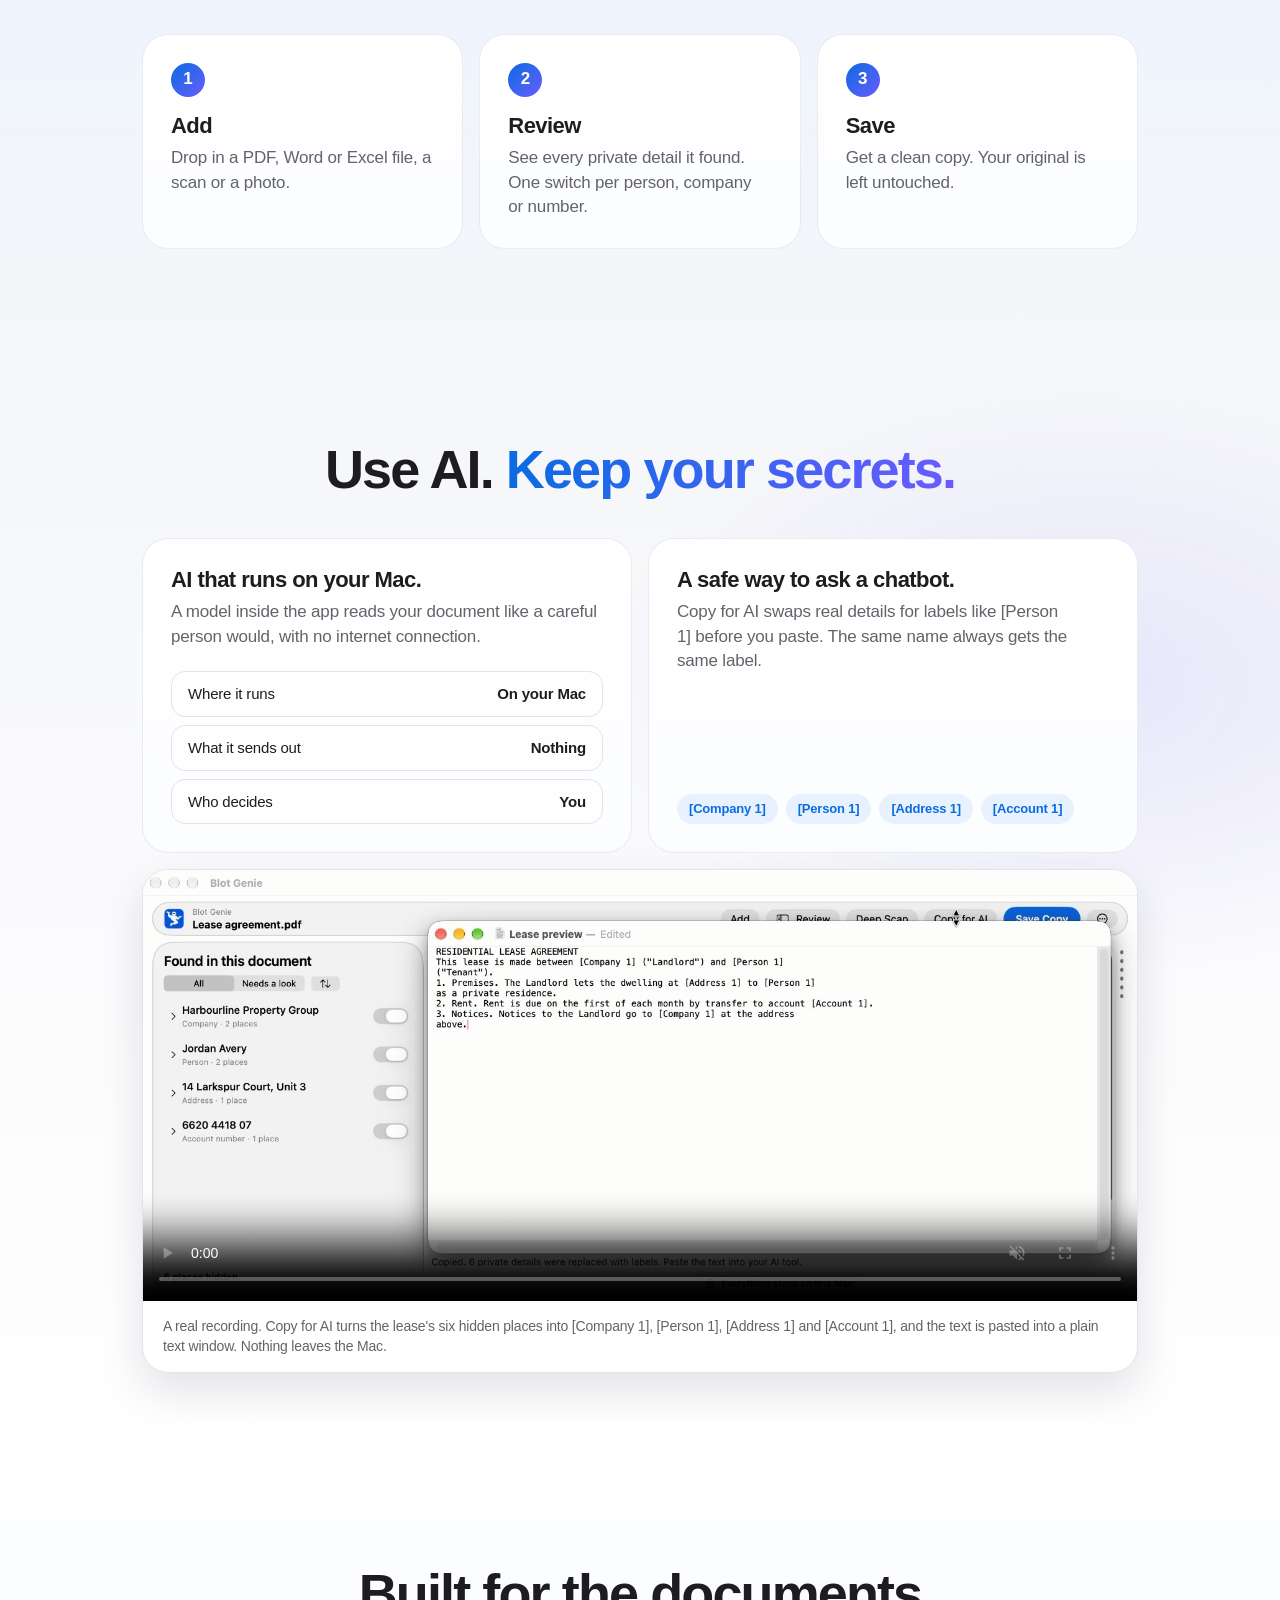
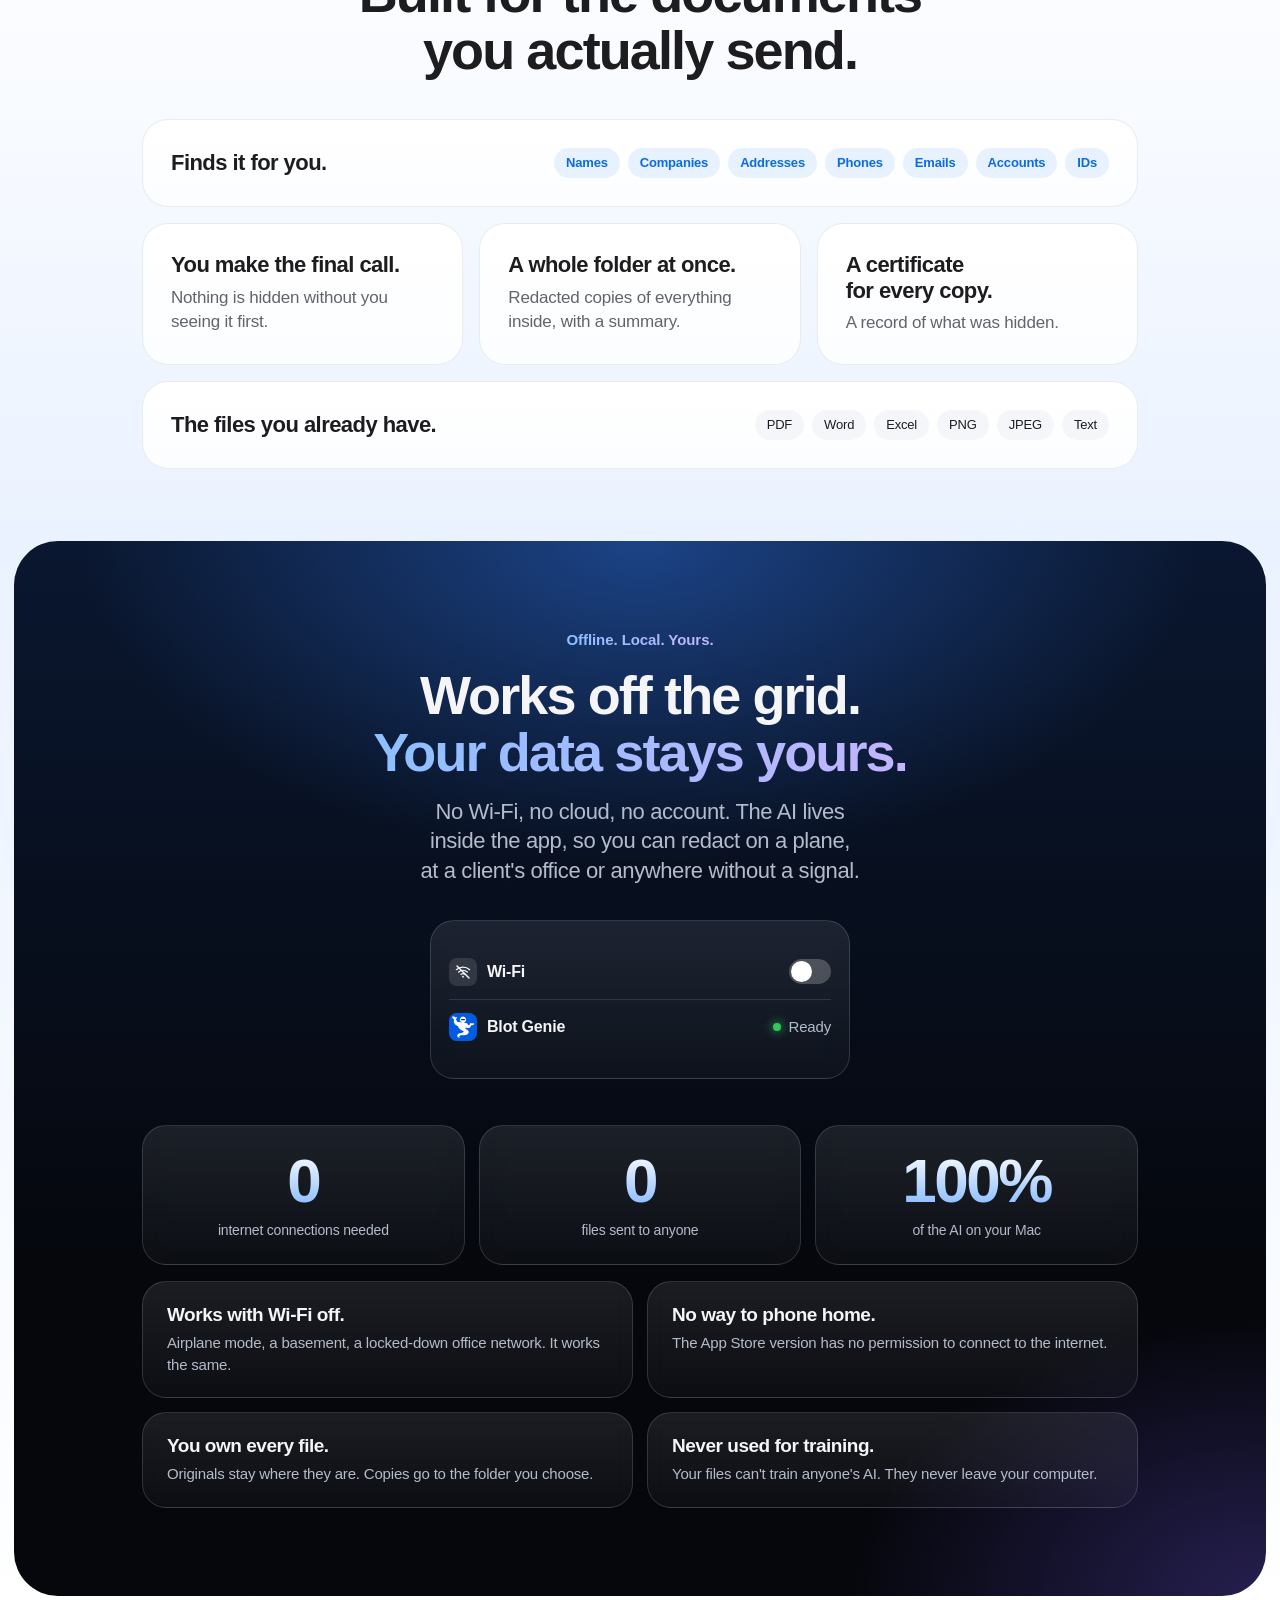
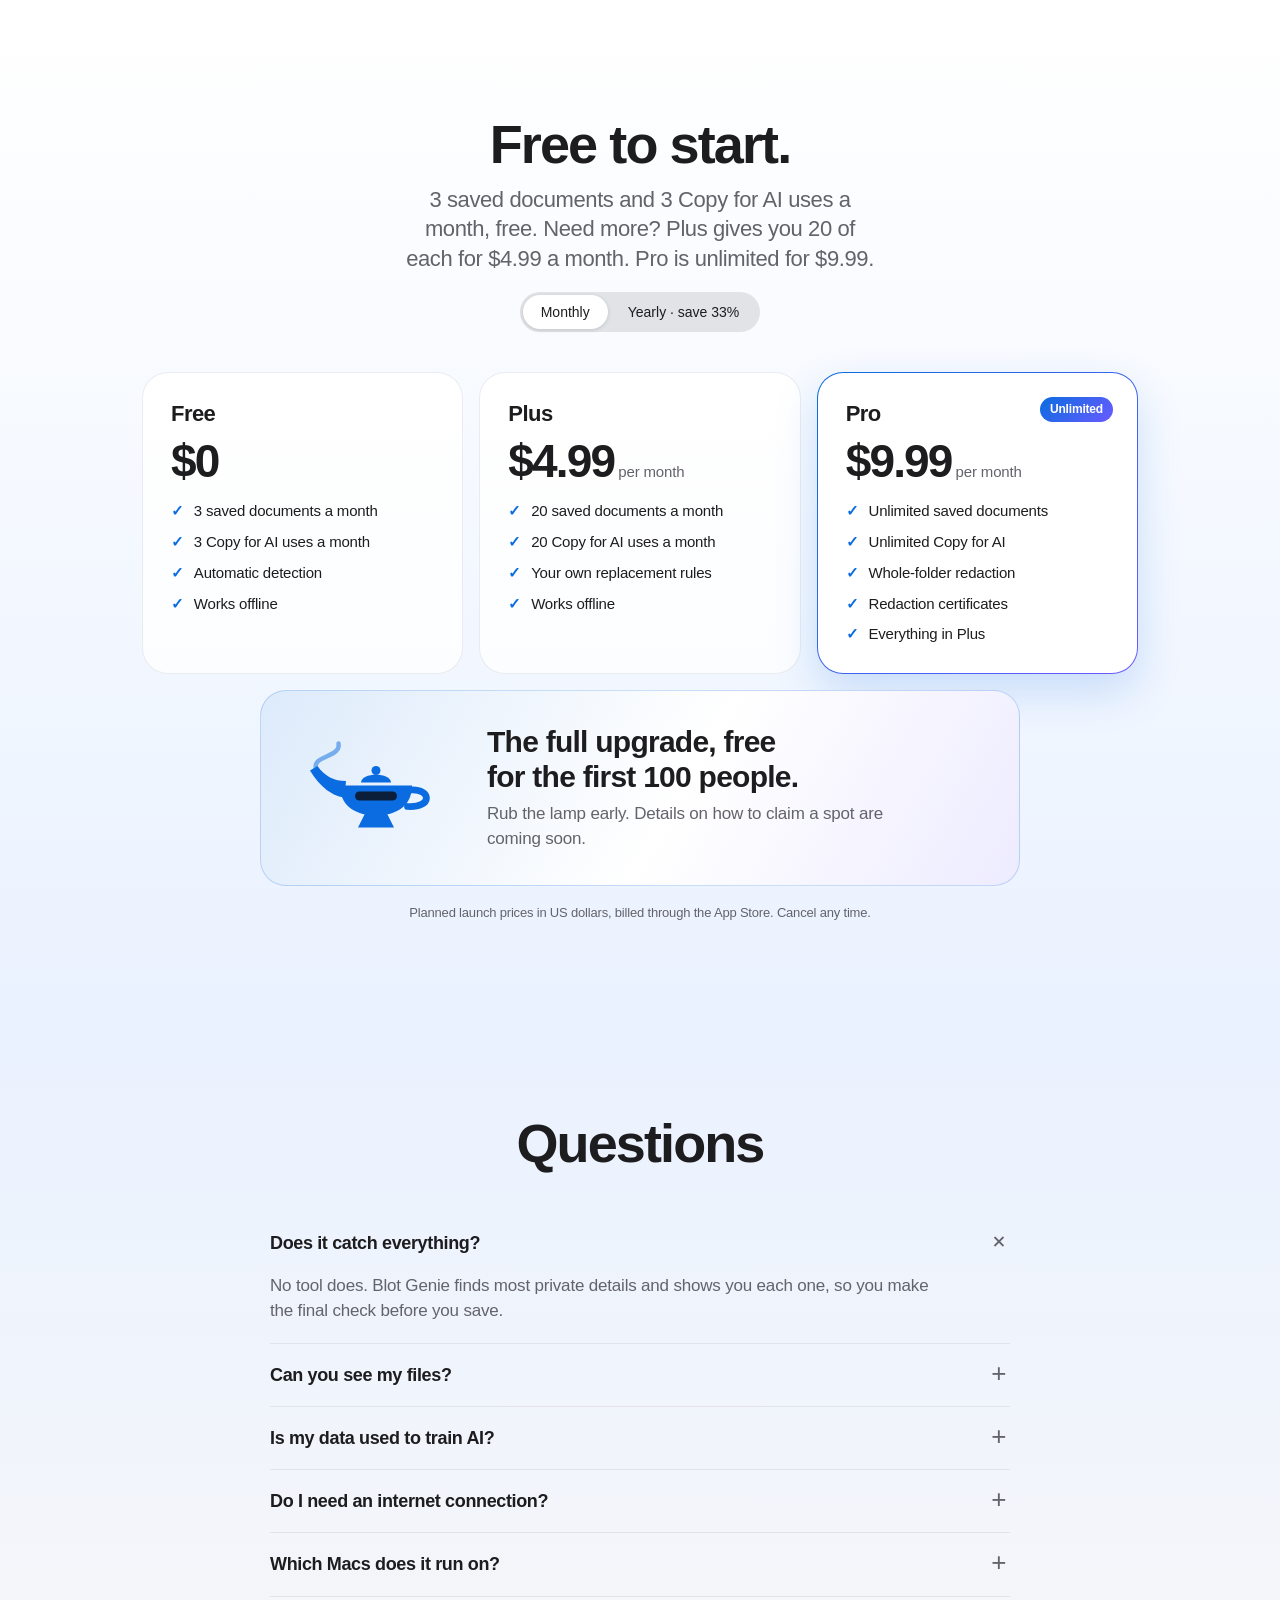
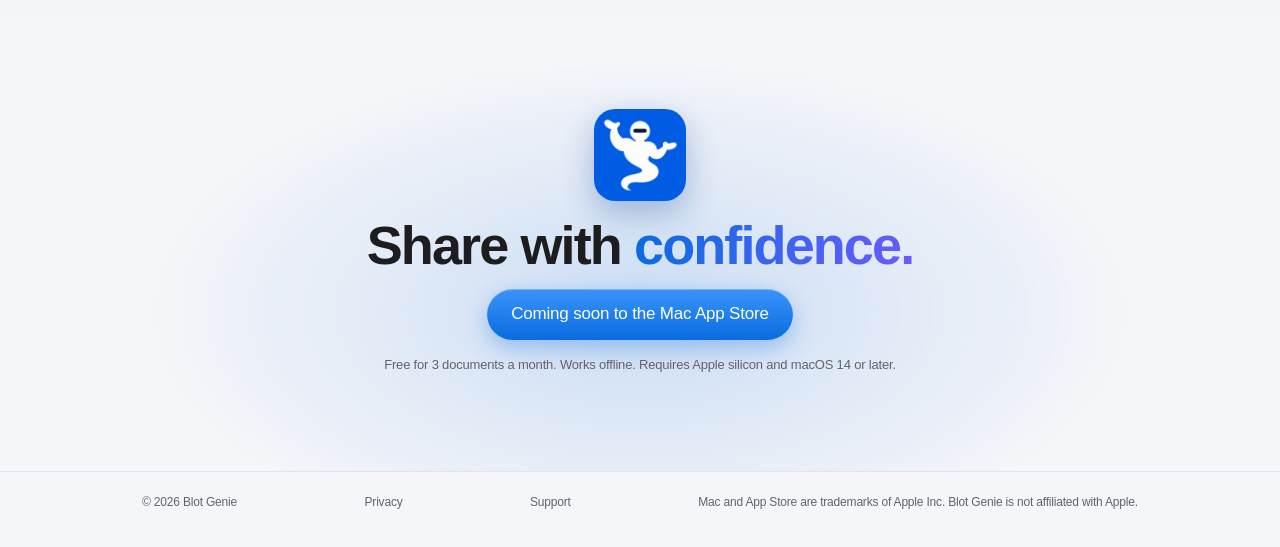
==== commit cd9d59d6: "Merge pull request #1 from xtinctagent/copy-for-ai-video Add the real Copy for AI recording to the A" ====
--- a/index.html
+++ b/index.html
@@ -154,6 +154,10 @@
 .shot.on{opacity:1}
 @media (max-width:900px){.hints{flex-direction:column;align-items:stretch}.hints p{max-width:none}}
 
+.clip{grid-column:1/-1;margin:0;border-radius:26px;overflow:hidden;background:var(--surface);border:1px solid var(--line);box-shadow:0 18px 44px rgba(16,28,56,.12)}
+.clip video{display:block;width:100%;height:auto;aspect-ratio:1600/694;background:#fff}
+.clip figcaption{padding:14px 20px 16px;font-size:14px;line-height:1.45;color:var(--muted)}
+
 /* how: wash fading to neutral */
 #how{background:linear-gradient(180deg,var(--wash) 0%,var(--alt) 100%)}
 .steps{display:grid;grid-template-columns:repeat(3,minmax(0,1fr));gap:16px;list-style:none;margin:0;padding:0;counter-reset:n}
@@ -332,12 +336,13 @@
       </div>
       <div class="card rise">
         <h3>A safe way to ask a chatbot.</h3>
-        <p class="muted">Copy for AI swaps real details for stand-ins before you paste.</p>
-        <div class="chat" aria-label="Example chat with stand-ins">
-          <p class="you">Can <em>[Company 1]</em> raise the rent on <em>[Person 1]</em> before the lease ends?</p>
-          <p class="bot">Check the lease for a rent review clause. That decides what <em>[Company 1]</em> can do.</p>
-        </div>
-      </div>
+        <p class="muted">Copy for AI swaps real details for labels like [Person 1] before you paste. The same name always gets the same label.</p>
+        <div class="tags" style="margin-top:auto;padding-top:18px" aria-label="Labels from the sample lease"><span class="tag">[Company 1]</span><span class="tag">[Person 1]</span><span class="tag">[Address 1]</span><span class="tag">[Account 1]</span></div>
+      </div>
+      <figure class="clip rise">
+        <video id="aiclip" src="copy-for-ai.mp4" poster="copy-for-ai-poster.jpg" width="1600" height="694" muted loop playsinline autoplay preload="metadata" aria-label="Recording: Copy for AI on the sample lease, then pasting the labelled text into a text window."></video>
+        <figcaption>A real recording. Copy for AI turns the lease's six hidden places into [Company 1], [Person 1], [Address 1] and [Account 1], and the text is pasted into a plain text window. Nothing leaves the Mac.</figcaption>
+      </figure>
     </div>
   </div>
 </section>
@@ -500,6 +505,17 @@
   function pause() { run++; btn.textContent = 'Play'; cur.style.opacity = 0; cur.classList.remove('drag'); }
   btn.addEventListener('click', function () { btn.textContent === 'Pause' ? pause() : play(); });
   var calm = window.matchMedia && window.matchMedia('(prefers-reduced-motion: reduce)').matches;
+  var clip = document.getElementById('aiclip');
+  if (calm) { clip.removeAttribute('autoplay'); clip.pause(); clip.controls = true; }
+  else {
+    // Play while on screen; if the browser blocks autoplay, show the controls so a tap starts it.
+    var tryPlay = function () { var p = clip.play(); if (p && p.catch) p.catch(function () { clip.controls = true; }); };
+    if ('IntersectionObserver' in window) {
+      new IntersectionObserver(function (es) {
+        es.forEach(function (e) { if (e.isIntersecting) tryPlay(); else clip.pause(); });
+      }, { threshold: 0.25 }).observe(clip);
+    } else { tryPlay(); }
+  }
   if (calm) { show('review'); btn.textContent = 'Play'; }
   else if ('IntersectionObserver' in window) {
     var started = false;
